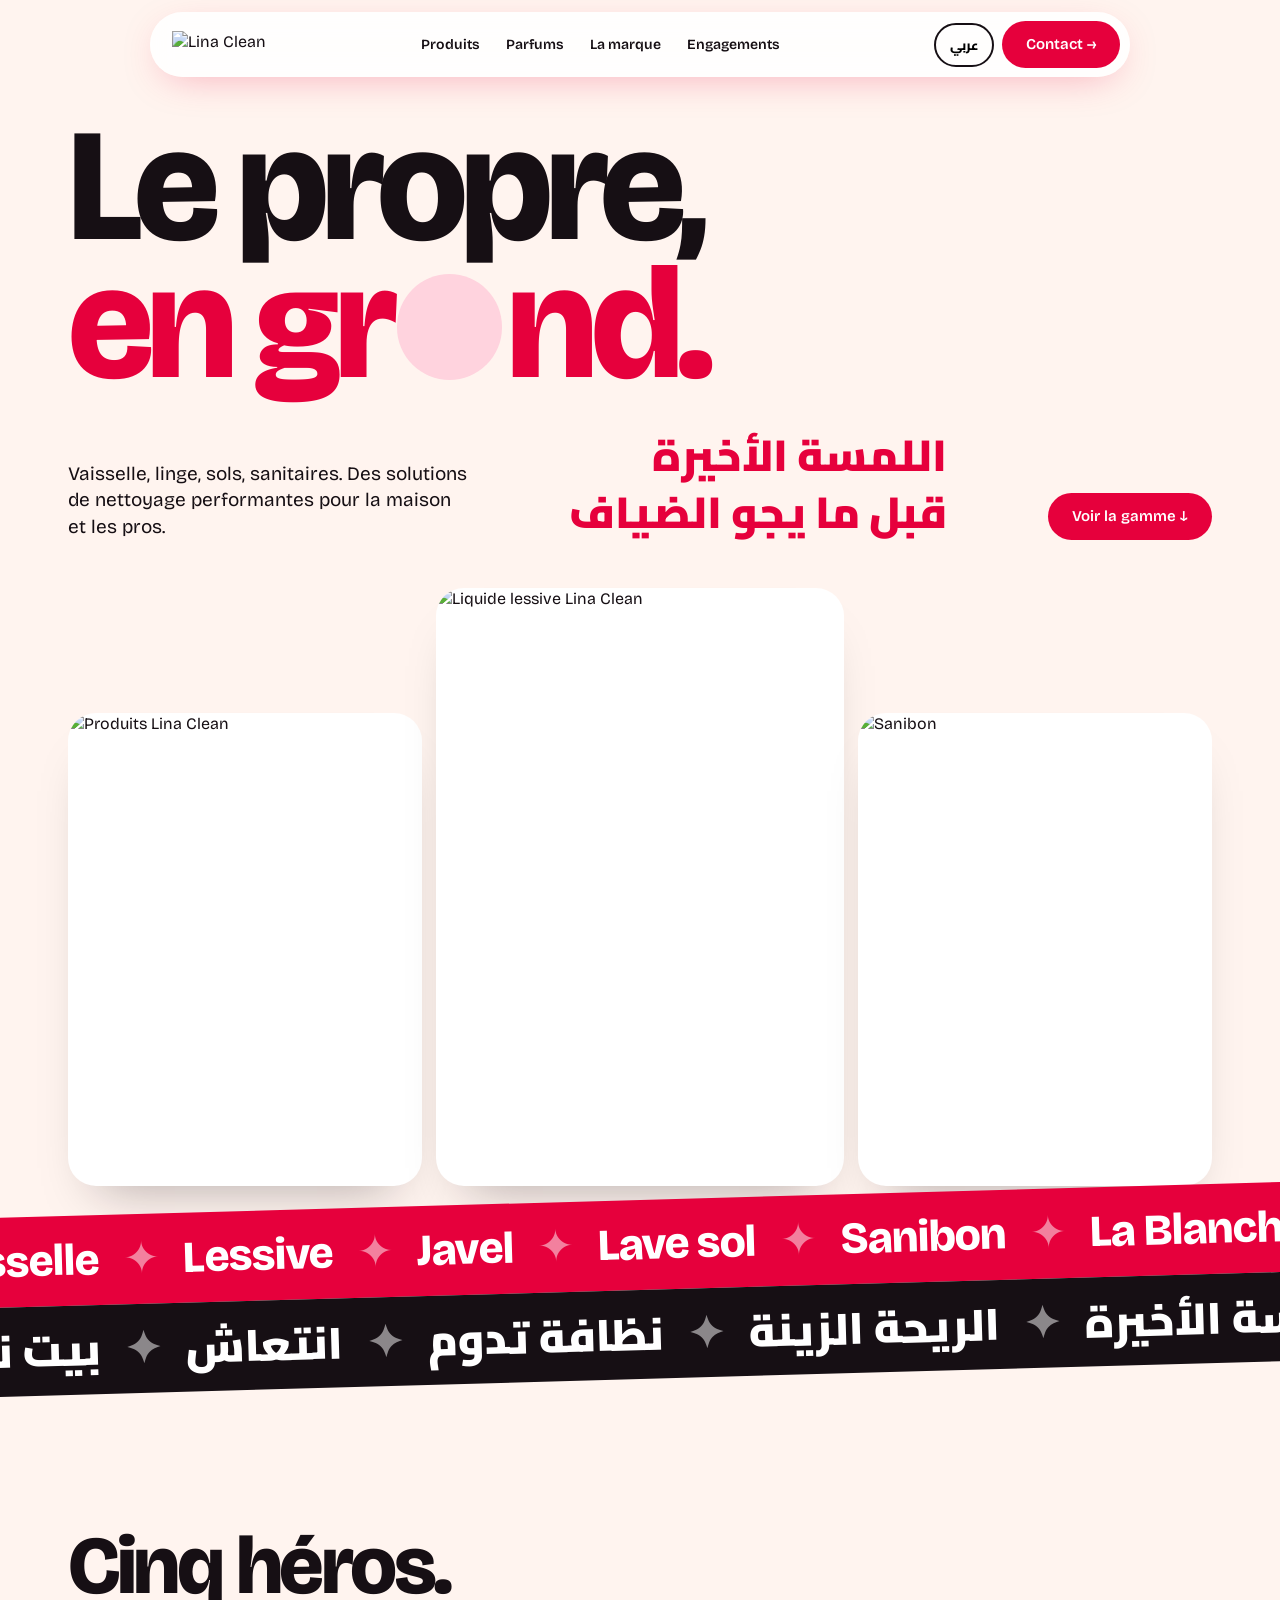
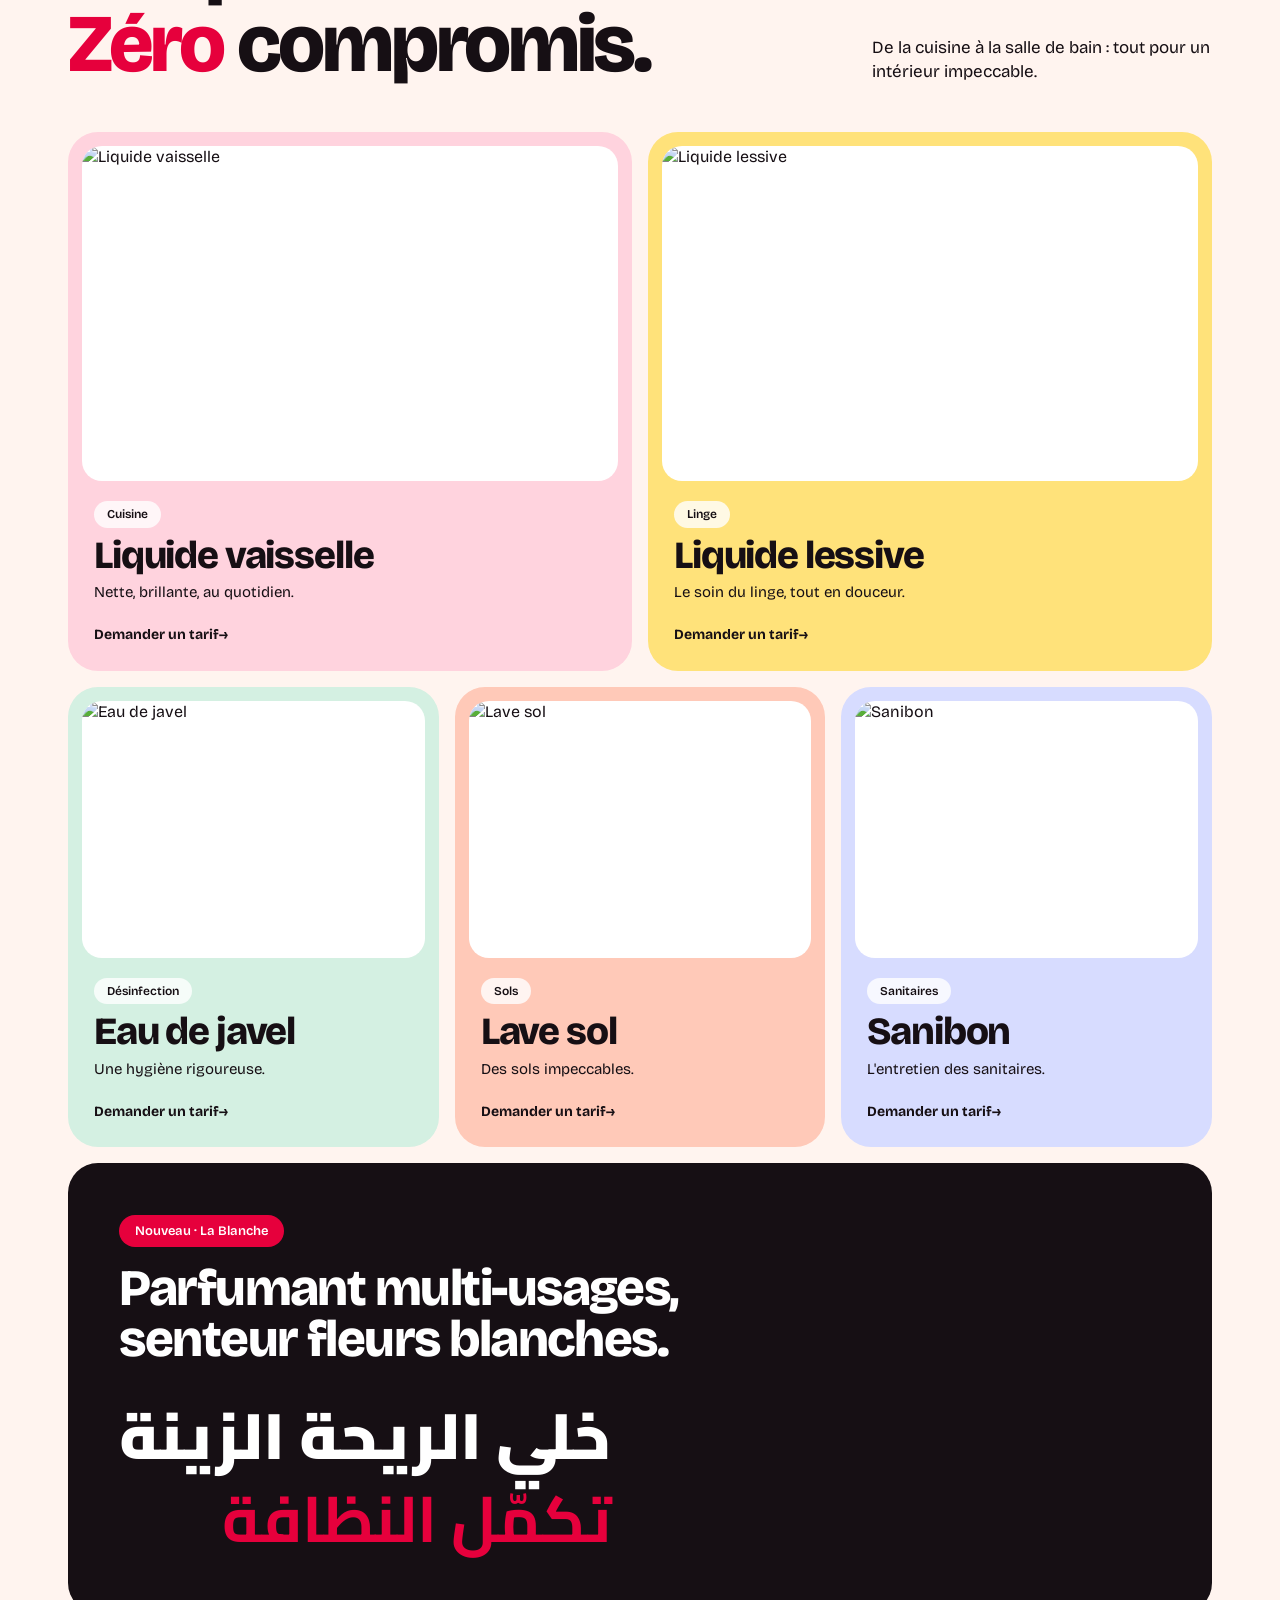
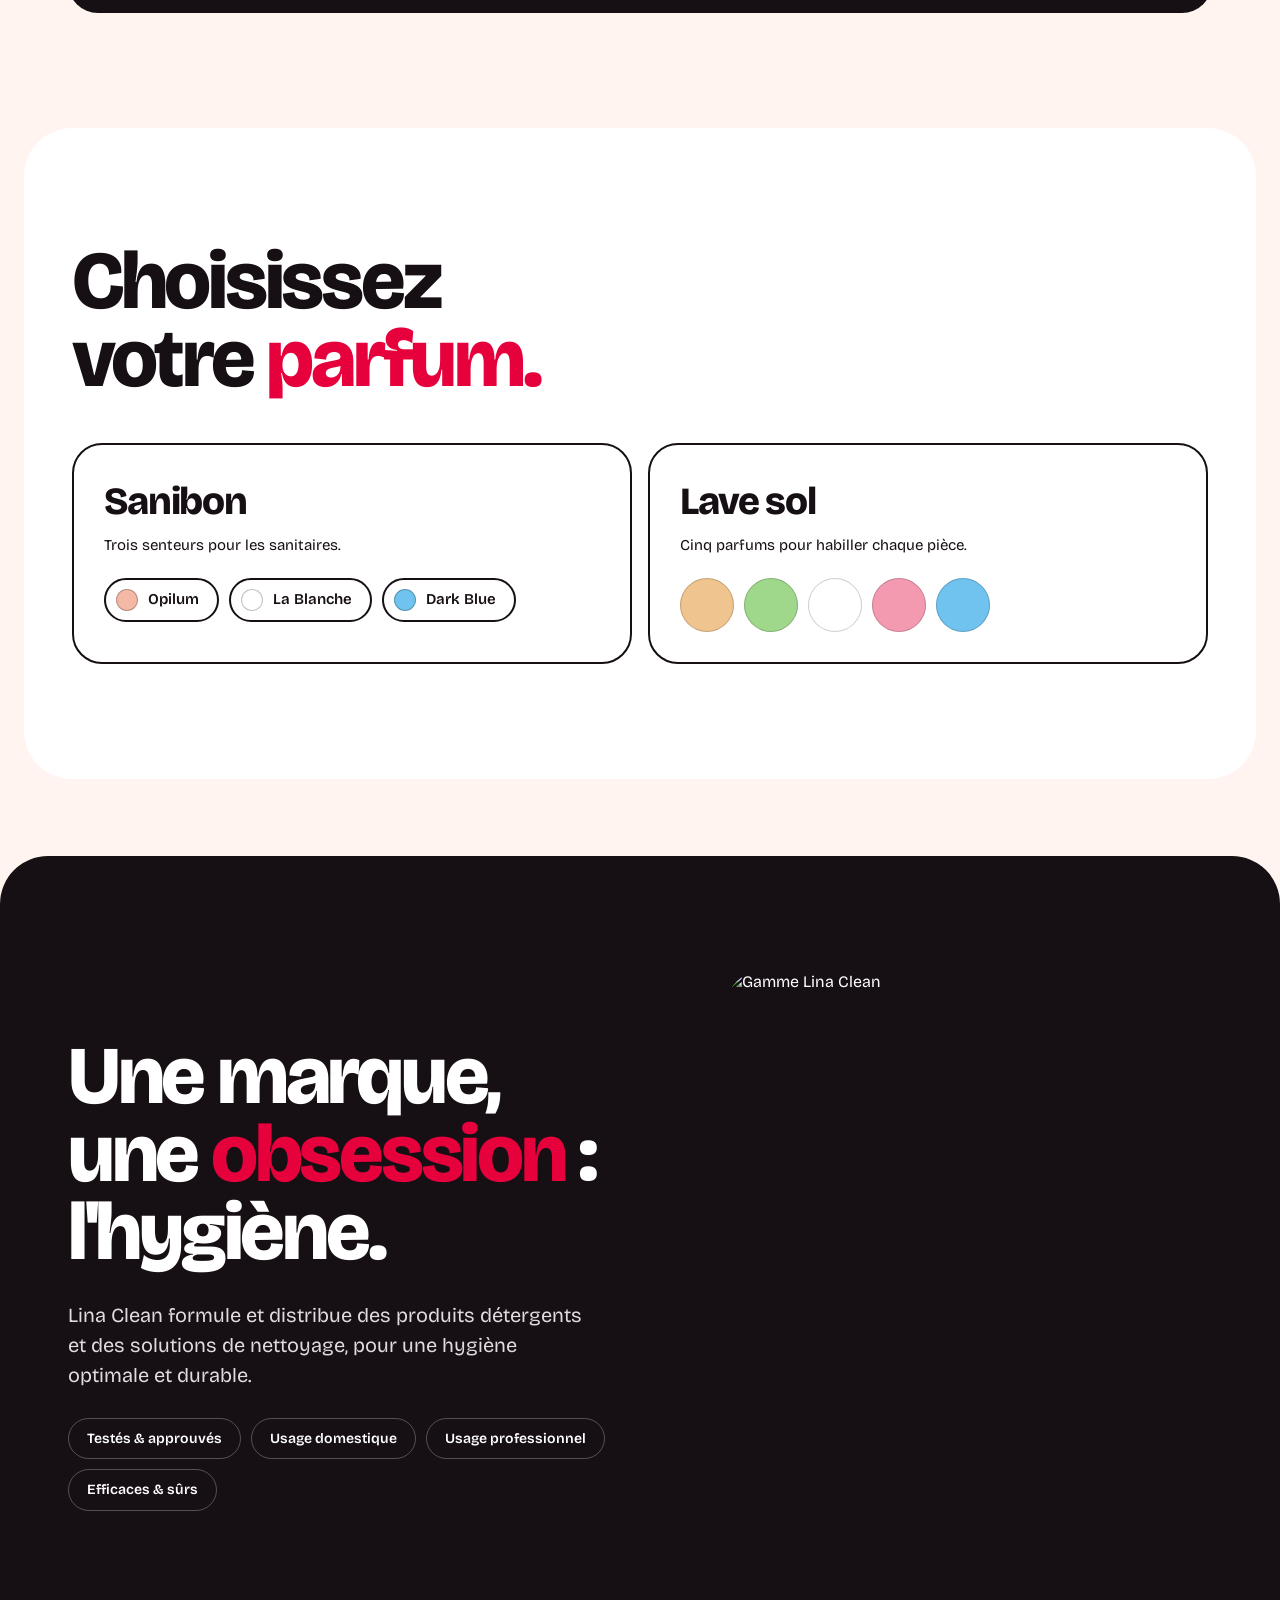
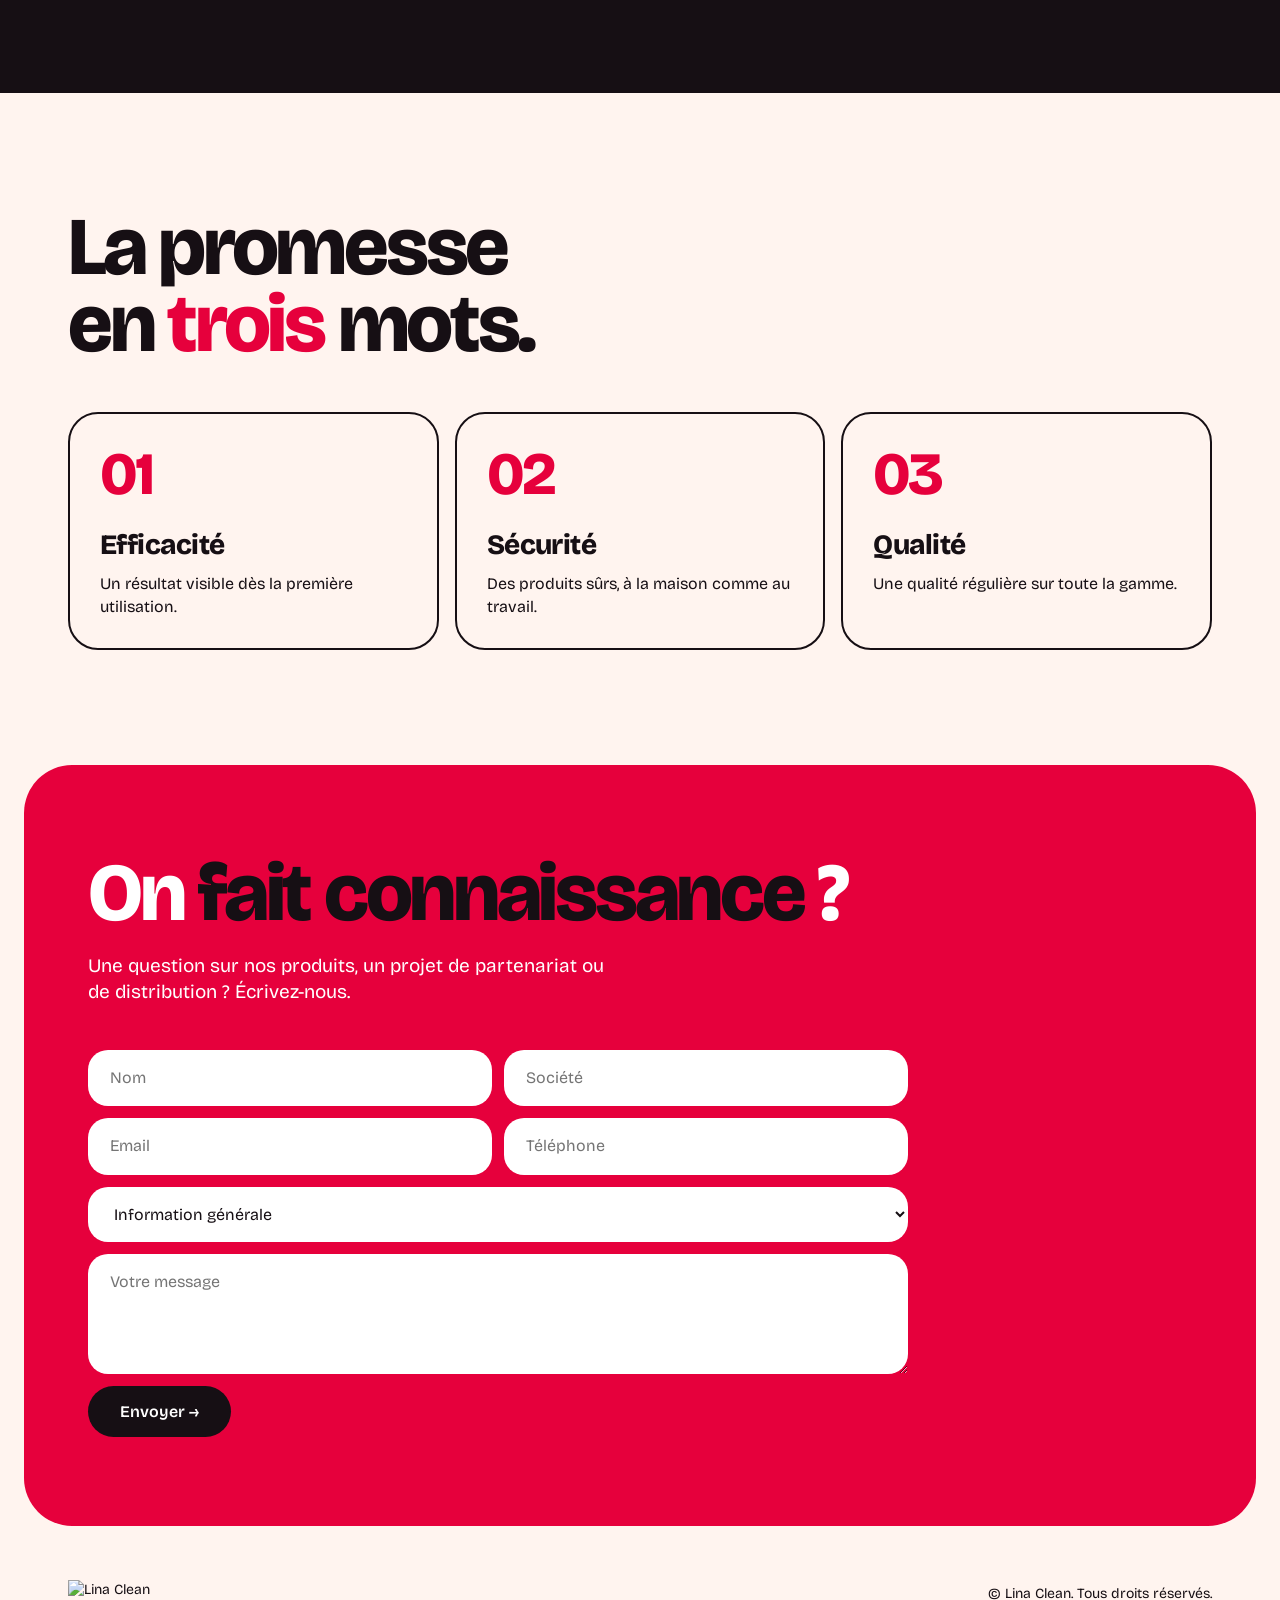
==== index.html @ 4077647c "Refonte V2 améliorée (version unique)" ====
<!DOCTYPE html>
<html lang="fr">
<head>
<meta charset="utf-8">
<meta name="viewport" content="width=device-width, initial-scale=1, viewport-fit=cover">
<title>Lina Clean — Le propre, en grand</title>
<meta name="description" content="Lina Clean : liquide vaisselle, lessive, javel, lave sol, Sanibon. Solutions de nettoyage pour particuliers et professionnels.">
<link rel="preconnect" href="https://fonts.googleapis.com">
<link rel="preconnect" href="https://fonts.gstatic.com" crossorigin>
<link href="https://fonts.googleapis.com/css2?family=Bricolage+Grotesque:opsz,wght@12..96,400;12..96,600;12..96,800&family=Cairo:wght@400;600;800;900&display=swap" rel="stylesheet">
<style>
:root{--cream:#fff4ef;--red:#e6003c;--ink:#160f14;--pink:#ffd3de;--mint:#d4f0e2;--sun:#ffe27a;--peach:#ffc9b8;--lav:#d7dcff;--f:'Bricolage Grotesque',system-ui,sans-serif}
*{box-sizing:border-box;margin:0;padding:0}
html{scroll-behavior:smooth;overflow-x:clip}
body{font-family:var(--f);background:var(--cream);color:var(--ink);overflow-x:clip;-webkit-font-smoothing:antialiased;line-height:1.4}
html[lang=ar] body{font-family:'Cairo',var(--f)}
img{max-width:100%;display:block}a{color:inherit;text-decoration:none}button{font-family:inherit}
.wrap{max-width:1240px;margin:0 auto;padding-inline:clamp(18px,4vw,48px)}
section{padding-block:clamp(64px,9vw,120px)}
h2{font-size:clamp(38px,6.4vw,92px);line-height:.95;font-weight:800;letter-spacing:-.04em}
html[lang=ar] h2,html[lang=ar] h1,html[lang=ar] h3{letter-spacing:0;line-height:1.2}
h2 em{font-style:normal;color:var(--red)}
.ar{font-family:'Cairo',sans-serif;font-weight:900;direction:rtl;color:var(--red);line-height:1.3;font-size:clamp(26px,3.4vw,46px)}
.pill{display:inline-flex;align-items:center;gap:8px;background:var(--red);color:#fff;padding:13px 24px;border-radius:999px;font-weight:600;font-size:15px;transition:.3s;border:0;cursor:pointer;white-space:nowrap}
.pill:hover{transform:translateY(-2px);background:var(--ink)}
.pill.ghost{background:transparent;color:var(--ink);border:2px solid var(--ink)}
.pill.ghost:hover{background:var(--ink);color:#fff}

/* header */
header{position:fixed;top:12px;left:50%;transform:translateX(-50%);z-index:60;width:min(980px,calc(100% - 24px));display:flex;align-items:center;justify-content:space-between;gap:12px;padding:9px 10px 9px 22px;background:rgba(255,255,255,.88);backdrop-filter:blur(14px);-webkit-backdrop-filter:blur(14px);border-radius:999px;box-shadow:0 10px 40px -14px rgba(230,0,60,.35)}
html[dir=rtl] header{padding:9px 22px 9px 10px}
header .logo img{height:28px}
header nav{display:flex;gap:26px;font-size:14px;font-weight:600}
header nav a:hover{color:var(--red)}
.hr{display:flex;align-items:center;gap:8px}
.lang{background:transparent;border:2px solid var(--ink);border-radius:999px;padding:8px 14px;font-weight:800;font-size:13px;cursor:pointer;font-family:'Cairo',sans-serif}
.lang:hover{background:var(--ink);color:#fff}
.burger{display:none;width:42px;height:42px;border-radius:50%;border:0;background:var(--ink);color:#fff;font-size:18px;cursor:pointer}
.menu{position:fixed;inset:0;z-index:55;background:var(--ink);color:#fff;display:none;flex-direction:column;justify-content:center;gap:10px;padding:0 32px}
.menu.open{display:flex}
.menu a{font-size:clamp(38px,11vw,64px);font-weight:800;letter-spacing:-.03em}
.menu a:hover{color:var(--red)}

/* hero */
.hero{padding-top:118px;padding-bottom:0;position:relative}
.hero h1{font-size:clamp(54px,12.5vw,190px);line-height:.86;font-weight:800;letter-spacing:-.045em}
.hero h1 span{color:var(--red)}
.hero h1 .o{display:inline-block;width:.66em;height:.66em;border-radius:50%;background:var(--pink);vertical-align:-.02em;margin:0 .03em}
.hrow{display:flex;justify-content:space-between;align-items:flex-end;gap:28px;margin-top:34px;flex-wrap:wrap}
.hrow p{max-width:400px;font-size:19px}
.hrow .ar{text-align:start}
.trio{display:grid;grid-template-columns:1fr 1.15fr 1fr;gap:14px;margin-top:48px;align-items:end}
.trio figure{border-radius:28px;overflow:hidden;background:#fff;aspect-ratio:3/4;box-shadow:0 30px 50px -30px rgba(22,15,20,.35)}
.trio figure:nth-child(2){aspect-ratio:3/4.4}
.trio img{width:100%;height:100%;object-fit:cover;transition:transform 1s}
.trio figure:hover img{transform:scale(1.06)}

/* bands */
.bands{overflow:hidden;padding:34px 0;margin-top:-20px}
.bands .in{margin:0 -6%;transform:rotate(-1.6deg)}
.band{overflow:hidden;white-space:nowrap;padding:14px 0;background:var(--red);color:#fff}
.band.dark{background:var(--ink);transform:none}
.band div{display:inline-block;font-weight:800;letter-spacing:-.02em;font-size:clamp(24px,3.6vw,44px);animation:mq 30s linear infinite}
.band.dark div{animation-direction:reverse;font-family:'Cairo',sans-serif;font-weight:900;letter-spacing:0;animation-duration:38s}
.band span{margin:0 24px;opacity:.5}
@keyframes mq{to{transform:translateX(-50%)}}

/* gamme */
.head{display:flex;justify-content:space-between;align-items:flex-end;gap:24px;flex-wrap:wrap}
.head p{max-width:340px;font-size:17px}
.grid{display:grid;grid-template-columns:repeat(6,1fr);gap:16px;margin-top:48px}
.tile{grid-column:span 2;background:var(--bg);border-radius:30px;padding:14px 14px 26px;display:flex;flex-direction:column;transition:transform .5s cubic-bezier(.2,.8,.2,1),box-shadow .5s}
.tile:nth-child(-n+2){grid-column:span 3}
.tile:hover{transform:translateY(-8px);box-shadow:0 30px 40px -28px rgba(22,15,20,.4)}
.tile .ph{border-radius:20px;overflow:hidden;aspect-ratio:4/3;background:#fff}
.tile:nth-child(-n+2) .ph{aspect-ratio:16/10}
.tile .ph img{width:100%;height:100%;object-fit:cover;transition:transform .8s}
.tile:hover .ph img{transform:scale(1.07)}
.tile .meta{padding:20px 12px 0;display:flex;flex-direction:column;gap:8px;flex:1}
.tag{align-self:flex-start;background:rgba(255,255,255,.8);border-radius:999px;padding:5px 13px;font-size:12px;font-weight:600}
.tile h3{font-size:clamp(28px,3vw,40px);font-weight:800;letter-spacing:-.03em;line-height:1}
.tile p{font-size:15px;max-width:300px}
.go{margin-top:auto;padding-top:14px;font-weight:700;font-size:14px}
.go::after{content:" →";transition:.3s;display:inline-block}
.tile:hover .go::after{transform:translateX(6px)}
html[dir=rtl] .go::after{content:" ←"}
.tile.new{grid-column:span 6;background:var(--ink);color:#fff;flex-direction:row;align-items:center;justify-content:space-between;gap:30px;flex-wrap:wrap;padding:clamp(28px,4vw,56px)}
.tile.new .badge{background:var(--red);border-radius:999px;padding:7px 16px;font-size:13px;font-weight:600;display:inline-block;margin-bottom:16px}
.tile.new h3{max-width:560px;font-size:clamp(30px,4vw,56px)}
.tile.new .ar{color:#fff;font-size:clamp(30px,5vw,68px)}.tile.new .ar b{color:var(--red)}

/* parfums */
.perf{background:#fff;border-radius:48px;margin-inline:clamp(10px,2vw,24px)}
.pcards{display:grid;grid-template-columns:1fr 1fr;gap:16px;margin-top:44px}
.pc{border:2px solid var(--ink);border-radius:30px;padding:30px}
.pc h3{font-size:clamp(28px,3vw,40px);font-weight:800;letter-spacing:-.03em}
.pc p{margin-top:6px;font-size:15px}
.chips{display:flex;flex-wrap:wrap;gap:10px;margin-top:22px}
.chip{display:inline-flex;align-items:center;gap:10px;border:2px solid var(--ink);border-radius:999px;padding:9px 18px 9px 10px;font-weight:600;font-size:15px}
html[dir=rtl] .chip{padding:9px 10px 9px 18px}
.chip i{width:22px;height:22px;border-radius:50%;background:var(--c);border:1.5px solid rgba(22,15,20,.25)}
.dots{display:flex;gap:10px;margin-top:22px}
.dots i{width:clamp(34px,6vw,54px);height:clamp(34px,6vw,54px);border-radius:50%;background:var(--c);border:1.5px solid rgba(22,15,20,.2);transition:.3s}
.dots i:hover{transform:translateY(-6px)}

/* marque */
.about{background:var(--ink);color:#fff;border-radius:48px 48px 0 0;margin-top:clamp(40px,6vw,80px)}
.about .g{display:grid;grid-template-columns:1.1fr .9fr;gap:clamp(30px,5vw,70px);align-items:center}
.about p{font-size:20px;line-height:1.5;color:#e3d9de;margin-top:28px;max-width:520px}
.achips{display:flex;flex-wrap:wrap;gap:10px;margin-top:28px}
.achips span{border:1.5px solid #ffffff44;border-radius:999px;padding:10px 18px;font-size:14px;font-weight:600}
.pic{border-radius:36px;overflow:hidden;aspect-ratio:4/5}
.pic img{width:100%;height:100%;object-fit:cover;transition:transform 1.2s}
.pic:hover img{transform:scale(1.06)}

/* pour qui + promesse */
.pillars{display:grid;grid-template-columns:repeat(3,1fr);gap:16px;margin-top:48px}
.pl{border:2px solid var(--ink);border-radius:30px;padding:30px;transition:.4s;background:transparent}
.pl:hover{background:var(--red);color:#fff;border-color:var(--red);transform:translateY(-6px)}
.pl i{font-style:normal;font-size:60px;font-weight:800;letter-spacing:-.05em;line-height:1;color:var(--red);transition:.4s;display:block}
.pl:hover i{color:#fff}
.pl h3{font-size:28px;margin:22px 0 8px;font-weight:800;letter-spacing:-.02em}
.pl p{font-size:16px}

/* contact */
.cta{background:var(--red);color:#fff;border-radius:48px;margin:0 clamp(10px,2vw,24px) 24px;padding:clamp(44px,7vw,100px) clamp(22px,5vw,80px)}
.cta h2 span{color:var(--ink)}
.cta .sub{margin-top:20px;font-size:19px;max-width:520px}
.cta form{display:grid;grid-template-columns:1fr 1fr;gap:12px;margin-top:44px;max-width:820px}
.cta input,.cta textarea,.cta select{padding:17px 22px;border-radius:20px;border:0;font:inherit;background:#fff;color:var(--ink);outline:none;width:100%}
.cta textarea{grid-column:span 2;min-height:120px;resize:vertical}
.cta select{grid-column:span 2}
.cta .pill{background:var(--ink);justify-self:start;padding:16px 32px;font-size:16px}
.cta .pill:hover{background:#fff;color:var(--red)}
footer{padding:30px 0 44px;display:flex;justify-content:space-between;flex-wrap:wrap;gap:16px;align-items:center;font-size:14px}
footer img{height:26px}

.js .rv{opacity:0;transform:translateY(36px);transition:opacity .8s,transform .8s cubic-bezier(.2,.8,.2,1)}
.js .rv.in{opacity:1;transform:none}

@media(max-width:900px){
 header nav{display:none}.burger{display:inline-block}
 .grid{grid-template-columns:1fr 1fr}.tile,.tile:nth-child(-n+2){grid-column:span 1}.tile:nth-child(-n+2) .ph{aspect-ratio:4/3}.tile.new{grid-column:span 2}
 .pcards,.pillars,.about .g{grid-template-columns:1fr}
 .cta form{grid-template-columns:1fr}.cta textarea,.cta select{grid-column:auto}
 .trio{gap:8px}.trio figure{border-radius:18px}
}
@media(max-width:560px){
 .grid{grid-template-columns:1fr}.tile.new{grid-column:span 1}
 .hrow p{font-size:17px}
 .pill{padding:12px 20px;font-size:14px}
 header{padding:8px 8px 8px 18px}
}
</style>
</head>
<body>
<header>
 <a class="logo" href="#top"><img src="https://lina-clean.com/images/logo.png" alt="Lina Clean"></a>
 <nav>
  <a href="#gamme" data-ar="المنتجات">Produits</a>
  <a href="#parfums" data-ar="العطور">Parfums</a>
  <a href="#marque" data-ar="العلامة">La marque</a>
  <a href="#promesse" data-ar="التزاماتنا">Engagements</a>
 </nav>
 <div class="hr">
  <button class="lang" id="lang" aria-label="Langue">عربي</button>
  <a class="pill" href="#contact" data-ar="اتصل بنا">Contact →</a>
  <button class="burger" id="burger" aria-label="Menu">☰</button>
 </div>
</header>
<div class="menu" id="menu">
 <a href="#gamme" data-ar="المنتجات">Produits</a>
 <a href="#parfums" data-ar="العطور">Parfums</a>
 <a href="#marque" data-ar="العلامة">La marque</a>
 <a href="#promesse" data-ar="التزاماتنا">Engagements</a>
 <a href="#contact" data-ar="اتصل بنا" style="color:var(--red)">Contact</a>
</div>

<main id="top">
<div class="wrap hero">
 <h1 data-ar="النظافة<br><span>في أبهى حلّة.</span>">Le propre,<br><span>en gr<i class="o"></i>nd.</span></h1>
 <div class="hrow">
  <p data-ar="غسيل الأواني، الملابس، الأرضيات والحمّامات. حلول تنظيف فعّالة للبيت وللمحترفين.">Vaisselle, linge, sols, sanitaires. Des solutions de nettoyage performantes pour la maison et les pros.</p>
  <div class="ar">اللمسة الأخيرة<br>قبل ما يجو الضياف</div>
  <a class="pill" href="#gamme" data-ar="اكتشف المنتجات ↓">Voir la gamme ↓</a>
 </div>
 <div class="trio rv">
  <figure><img src="https://lina-clean.com/images/lessive2.jpg" alt="Produits Lina Clean"></figure>
  <figure><img src="https://lina-clean.com/images/lessive.jpg" alt="Liquide lessive Lina Clean"></figure>
  <figure><img src="https://lina-clean.com/images/sanibon.jpg" alt="Sanibon"></figure>
 </div>
</div>

<div class="bands" aria-hidden="true"><div class="in">
 <div class="band"><div class="mq" data-w="Vaisselle|Lessive|Javel|Lave sol|Sanibon|La Blanche"></div></div>
 <div class="band dark"><div class="mq" data-w="اللمسة الأخيرة|الريحة الزينة|نظافة تدوم|انتعاش|بيت نقي"></div></div>
</div></div>

<section id="gamme"><div class="wrap">
 <div class="head rv">
  <h2 data-ar="خمسة منتجات.<br><em>بلا</em> تنازل.">Cinq héros.<br><em>Zéro</em> compromis.</h2>
  <p data-ar="من المطبخ إلى الحمّام: كل ما يلزم لنظافة البيت.">De la cuisine à la salle de bain : tout pour un intérieur impeccable.</p>
 </div>
 <div class="grid">
  <a class="tile rv" style="--bg:var(--pink)" href="#contact" data-p="Liquide vaisselle"><div class="ph"><img src="https://lina-clean.com/images/liquide_vaisselle.jpg" alt="Liquide vaisselle" loading="lazy"></div><div class="meta"><span class="tag" data-ar="مطبخ">Cuisine</span><h3 data-ar="سائل غسيل الأواني">Liquide vaisselle</h3><p data-ar="أواني نظيفة ولامعة كل يوم.">Nette, brillante, au quotidien.</p><span class="go" data-ar="اطلب السعر">Demander un tarif</span></div></a>
  <a class="tile rv" style="--bg:var(--sun)" href="#contact" data-p="Liquide lessive"><div class="ph"><img src="https://lina-clean.com/images/lessive.jpg" alt="Liquide lessive" loading="lazy"></div><div class="meta"><span class="tag" data-ar="ملابس">Linge</span><h3 data-ar="سائل غسيل الملابس">Liquide lessive</h3><p data-ar="عناية بالملابس بكل لطف.">Le soin du linge, tout en douceur.</p><span class="go" data-ar="اطلب السعر">Demander un tarif</span></div></a>
  <a class="tile rv" style="--bg:var(--mint)" href="#contact" data-p="Eau de javel"><div class="ph"><img src="https://lina-clean.com/images/javel.jpg" alt="Eau de javel" loading="lazy"></div><div class="meta"><span class="tag" data-ar="تعقيم">Désinfection</span><h3 data-ar="ماء جافيل">Eau de javel</h3><p data-ar="نظافة صارمة في كل ركن.">Une hygiène rigoureuse.</p><span class="go" data-ar="اطلب السعر">Demander un tarif</span></div></a>
  <a class="tile rv" style="--bg:var(--peach)" href="#contact" data-p="Lave sol"><div class="ph"><img src="https://lina-clean.com/images/lave_sol.jpg" alt="Lave sol" loading="lazy"></div><div class="meta"><span class="tag" data-ar="أرضيات">Sols</span><h3 data-ar="منظّف الأرضيات">Lave sol</h3><p data-ar="أرضيات نظيفة ومعطّرة.">Des sols impeccables.</p><span class="go" data-ar="اطلب السعر">Demander un tarif</span></div></a>
  <a class="tile rv" style="--bg:var(--lav)" href="#contact" data-p="Sanibon"><div class="ph"><img src="https://lina-clean.com/images/sanibon.jpg" alt="Sanibon" loading="lazy"></div><div class="meta"><span class="tag" data-ar="حمّامات">Sanitaires</span><h3>Sanibon</h3><p data-ar="العناية بالحمّامات والمراحيض.">L'entretien des sanitaires.</p><span class="go" data-ar="اطلب السعر">Demander un tarif</span></div></a>
  <a class="tile new rv" href="#contact" data-p="Parfumant multi-usages La Blanche"><div><span class="badge" data-ar="جديد · لا بلانش">Nouveau · La Blanche</span><h3 data-ar="معطّر متعدد الاستعمالات برائحة الزهور البيضاء.">Parfumant multi-usages, senteur fleurs blanches.</h3></div><div class="ar">خلي الريحة الزينة<br><b>تكمّل النظافة</b></div></a>
 </div>
</div></section>

<section id="parfums" class="perf"><div class="wrap">
 <h2 class="rv" data-ar="اختر <em>عطرك.</em>">Choisissez<br>votre <em>parfum.</em></h2>
 <div class="pcards">
  <div class="pc rv"><h3>Sanibon</h3><p data-ar="ثلاث روائح لنظافة الحمّام.">Trois senteurs pour les sanitaires.</p>
   <div class="chips"><span class="chip" style="--c:#f4b9a6"><i></i>Opilum</span><span class="chip" style="--c:#ffffff"><i></i>La Blanche</span><span class="chip" style="--c:#6fc3ee"><i></i>Dark Blue</span></div></div>
  <div class="pc rv"><h3 data-ar="منظّف الأرضيات">Lave sol</h3><p data-ar="خمسة عطور، لكل بيت عطره.">Cinq parfums pour habiller chaque pièce.</p>
   <div class="dots"><i style="--c:#f0c48f"></i><i style="--c:#9fd88a"></i><i style="--c:#ffffff"></i><i style="--c:#f39ab0"></i><i style="--c:#6fc3ee"></i></div></div>
 </div>
</div></section>

<section id="marque" class="about"><div class="wrap g">
 <div class="rv"><h2 data-ar="علامة واحدة،<br><em>هاجس</em> واحد:<br>النظافة.">Une marque,<br>une <em>obsession</em> :<br>l'hygiène.</h2>
  <p data-ar="لينا كلين تصنّع وتوزّع منتجات التنظيف والمنظّفات لنظافة مثالية ودائمة.">Lina Clean formule et distribue des produits détergents et des solutions de nettoyage, pour une hygiène optimale et durable.</p>
  <div class="achips"><span data-ar="مجرّبة ومعتمدة">Testés &amp; approuvés</span><span data-ar="للاستعمال المنزلي">Usage domestique</span><span data-ar="للمحترفين">Usage professionnel</span><span data-ar="فعّالة وآمنة">Efficaces &amp; sûrs</span></div></div>
 <div class="pic rv"><img src="https://lina-clean.com/images/lessive2.jpg" alt="Gamme Lina Clean" loading="lazy"></div>
</div></section>

<section id="promesse"><div class="wrap">
 <h2 class="rv" data-ar="الوعد في <em>ثلاث</em> كلمات.">La promesse<br>en <em>trois</em> mots.</h2>
 <div class="pillars">
  <div class="pl rv"><i>01</i><h3 data-ar="الفعالية">Efficacité</h3><p data-ar="نتيجة ظاهرة من أول استعمال.">Un résultat visible dès la première utilisation.</p></div>
  <div class="pl rv"><i>02</i><h3 data-ar="الأمان">Sécurité</h3><p data-ar="منتجات آمنة في البيت وفي العمل.">Des produits sûrs, à la maison comme au travail.</p></div>
  <div class="pl rv"><i>03</i><h3 data-ar="الجودة">Qualité</h3><p data-ar="جودة ثابتة على كامل التشكيلة.">Une qualité régulière sur toute la gamme.</p></div>
 </div>
</div></section>

<div class="cta rv" id="contact">
 <h2 data-ar="نتعرّف <span>عليكم؟</span>">On <span>fait connaissance</span> ?</h2>
 <p class="sub" data-ar="سؤال عن منتجاتنا أو مشروع شراكة وتوزيع؟ راسلونا.">Une question sur nos produits, un projet de partenariat ou de distribution ? Écrivez-nous.</p>
 <form id="form">
  <input placeholder="Nom" required><input placeholder="Société">
  <input type="email" placeholder="Email" required><input type="tel" placeholder="Téléphone">
  <select id="prod"><option>Information générale</option><option>Liquide vaisselle</option><option>Liquide lessive</option><option>Eau de javel</option><option>Lave sol</option><option>Sanibon</option><option>Parfumant multi-usages La Blanche</option><option>Partenariat / distribution</option></select>
  <textarea placeholder="Votre message"></textarea>
  <button class="pill" type="submit" data-ar="إرسال →">Envoyer →</button>
 </form>
</div>
</main>

<footer class="wrap"><img src="https://lina-clean.com/images/logo.png" alt="Lina Clean"><span data-ar="© لينا كلين. جميع الحقوق محفوظة.">© Lina Clean. Tous droits réservés.</span></footer>

<script>
document.documentElement.classList.add('js');
// marquee
document.querySelectorAll('.mq').forEach(el=>{const h=el.dataset.w.split('|').map(w=>w+'<span>✦</span>').join('');el.innerHTML=h.repeat(4)});
// reveal
const io=new IntersectionObserver(e=>e.forEach(x=>{if(x.isIntersecting){x.target.classList.add('in');io.unobserve(x.target)}}),{threshold:.08});
document.querySelectorAll('.rv').forEach((el,i)=>{el.style.transitionDelay=(i%3)*70+'ms';io.observe(el)});
// menu
const menu=document.getElementById('menu'),burger=document.getElementById('burger');
burger.onclick=()=>{menu.classList.toggle('open');burger.textContent=menu.classList.contains('open')?'✕':'☰'};
menu.querySelectorAll('a').forEach(a=>a.onclick=()=>{menu.classList.remove('open');burger.textContent='☰'});
// language
const T=[...document.querySelectorAll('[data-ar]')];T.forEach(e=>e.dataset.fr=e.innerHTML);
let ar=false;
document.getElementById('lang').onclick=function(){ar=!ar;
 document.documentElement.lang=ar?'ar':'fr';document.documentElement.dir=ar?'rtl':'ltr';
 T.forEach(e=>e.innerHTML=ar?e.dataset.ar:e.dataset.fr);this.textContent=ar?'FR':'عربي'};
// product preselect
document.querySelectorAll('.tile').forEach(t=>t.addEventListener('click',()=>{const s=document.getElementById('prod');[...s.options].forEach(o=>{if(o.text===t.dataset.p)s.value=o.text})}));
document.getElementById('form').onsubmit=e=>{e.preventDefault();e.target.querySelector('button').textContent=ar?'تم الإرسال ✓':'Merci, c\'est envoyé ✓'};
</script>
</body>
</html>
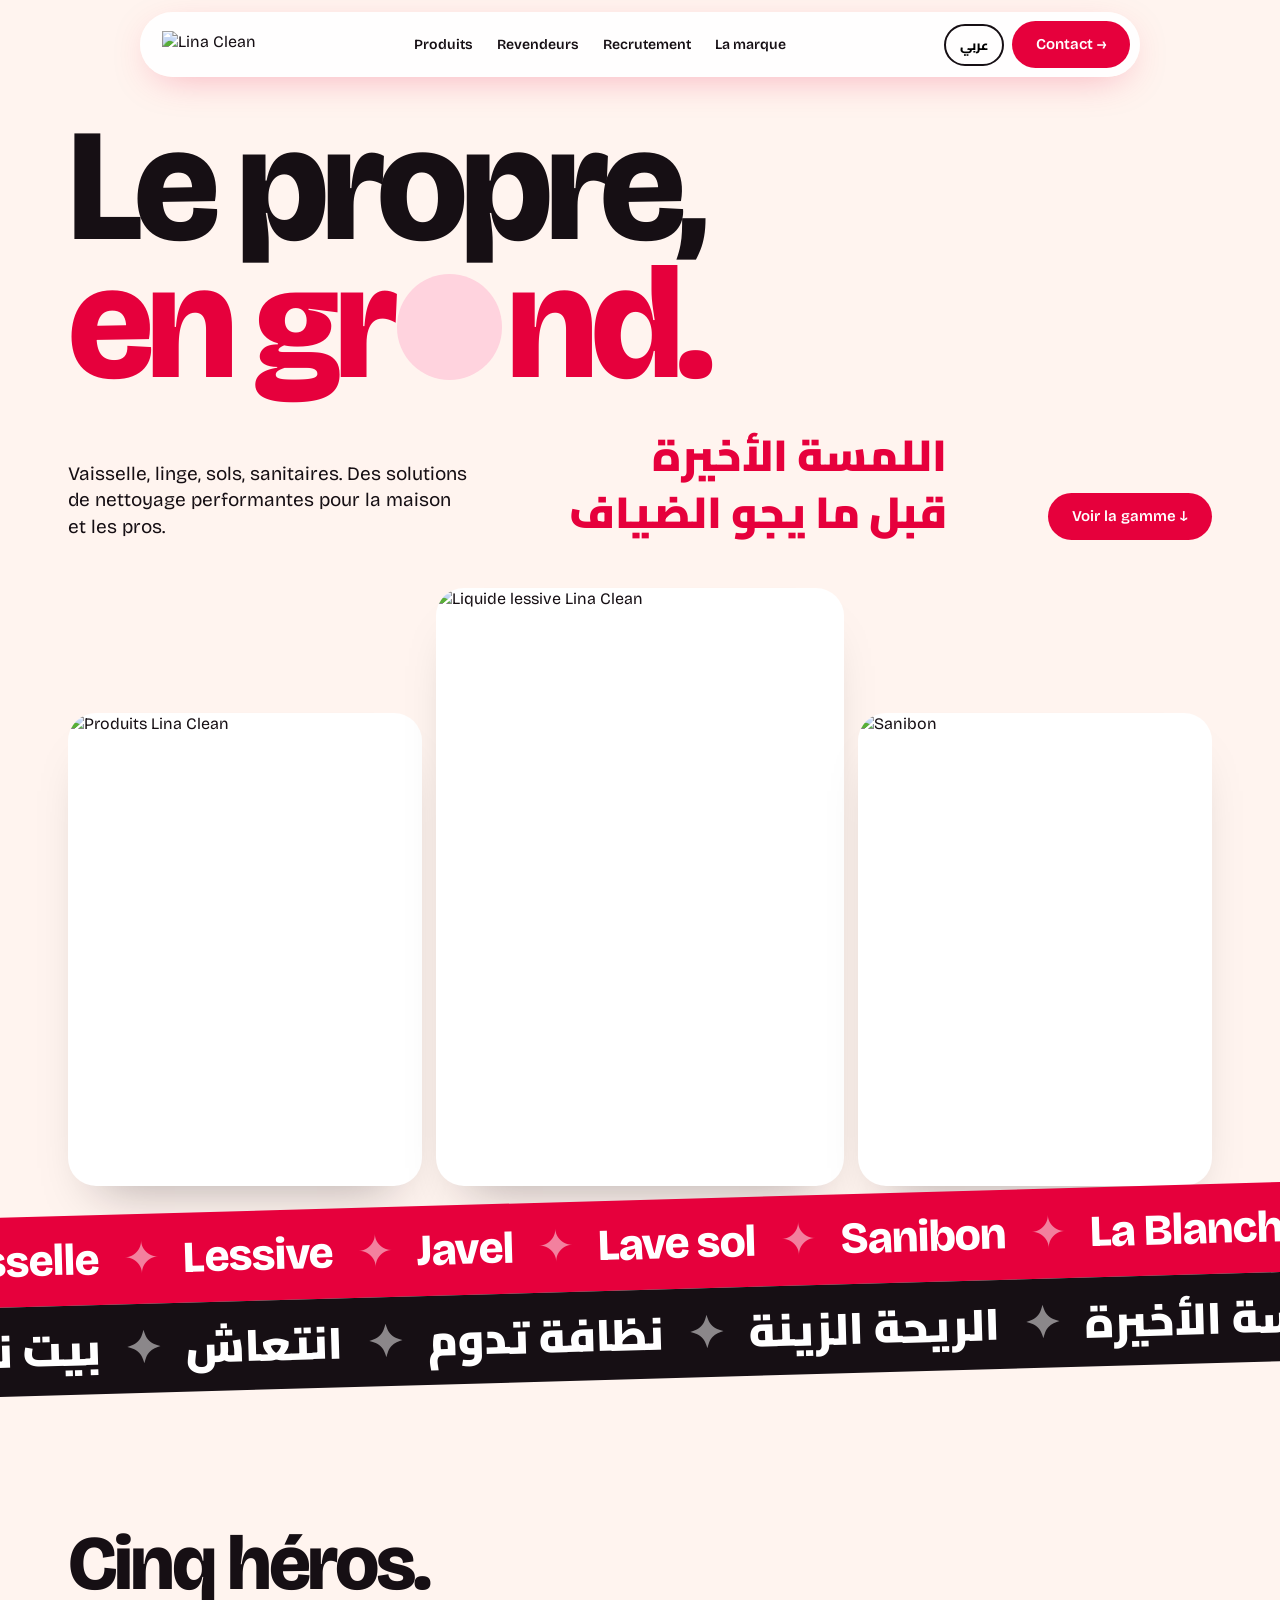
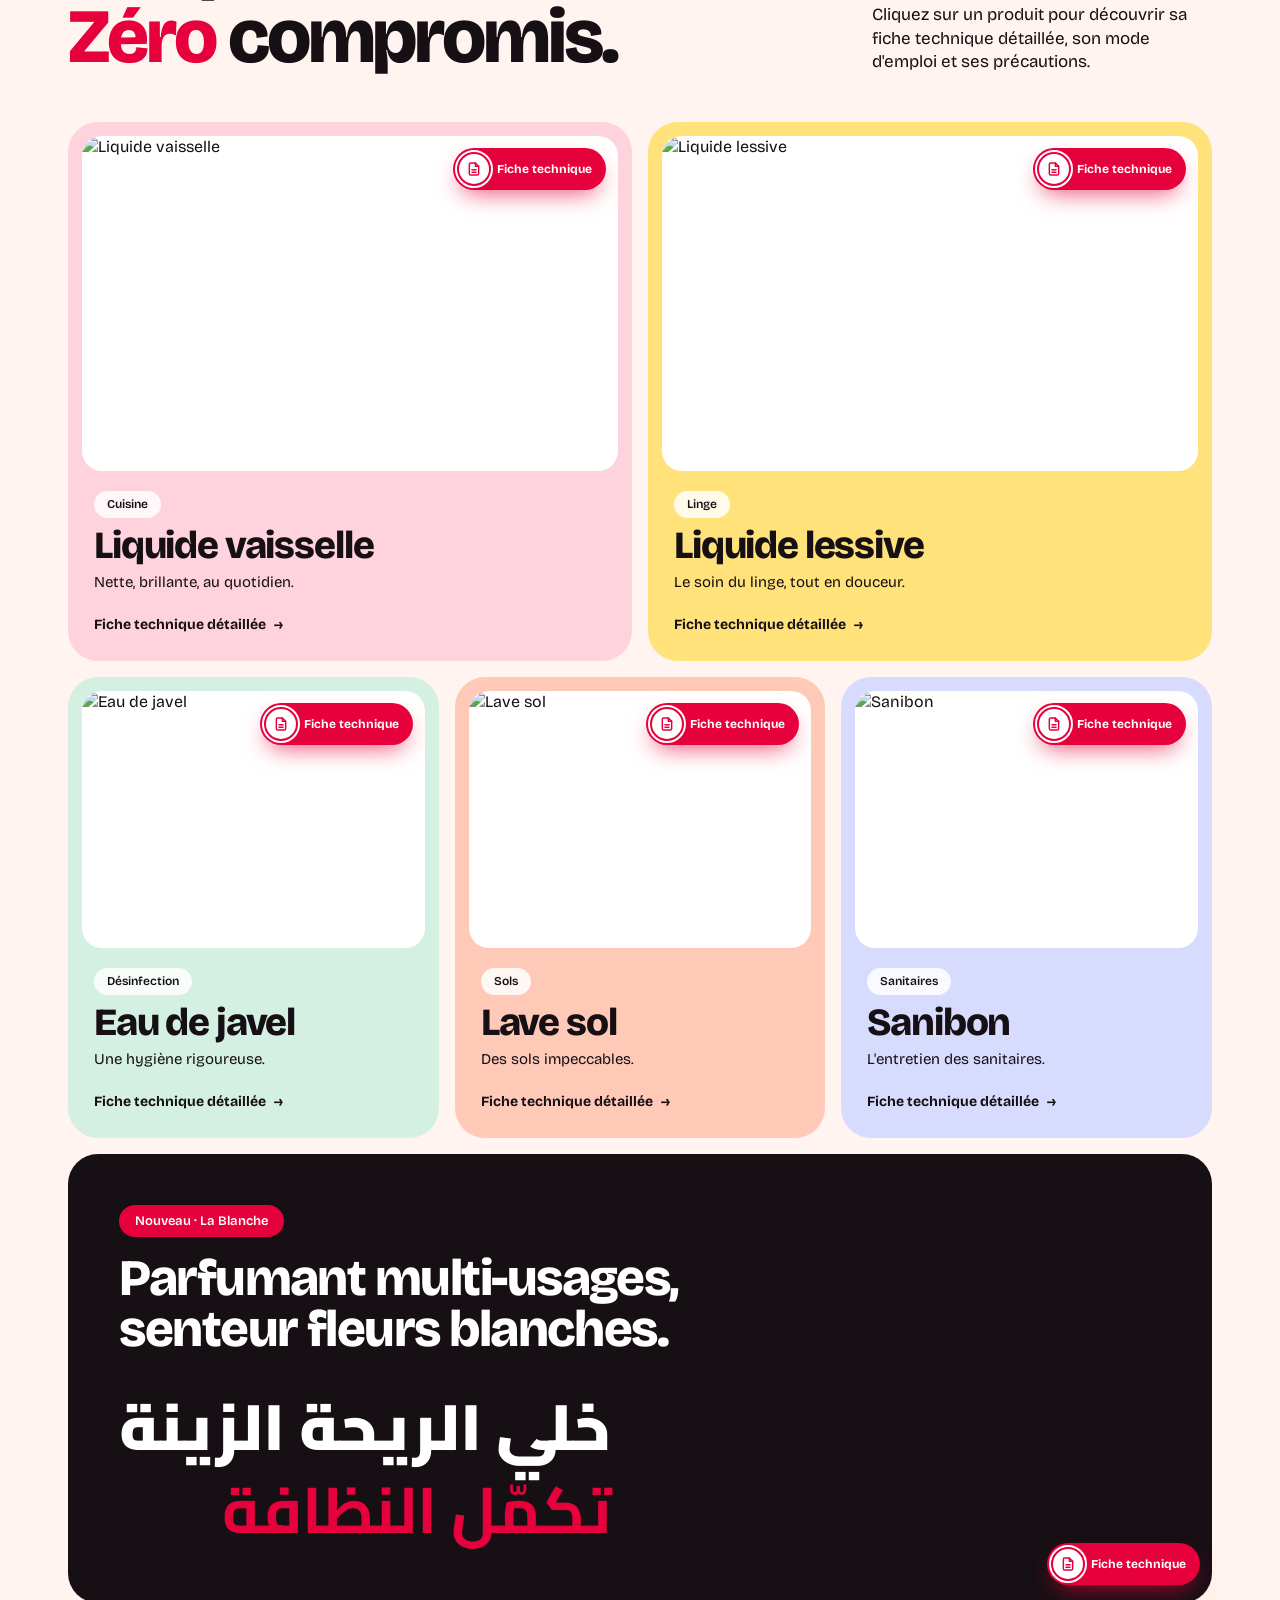
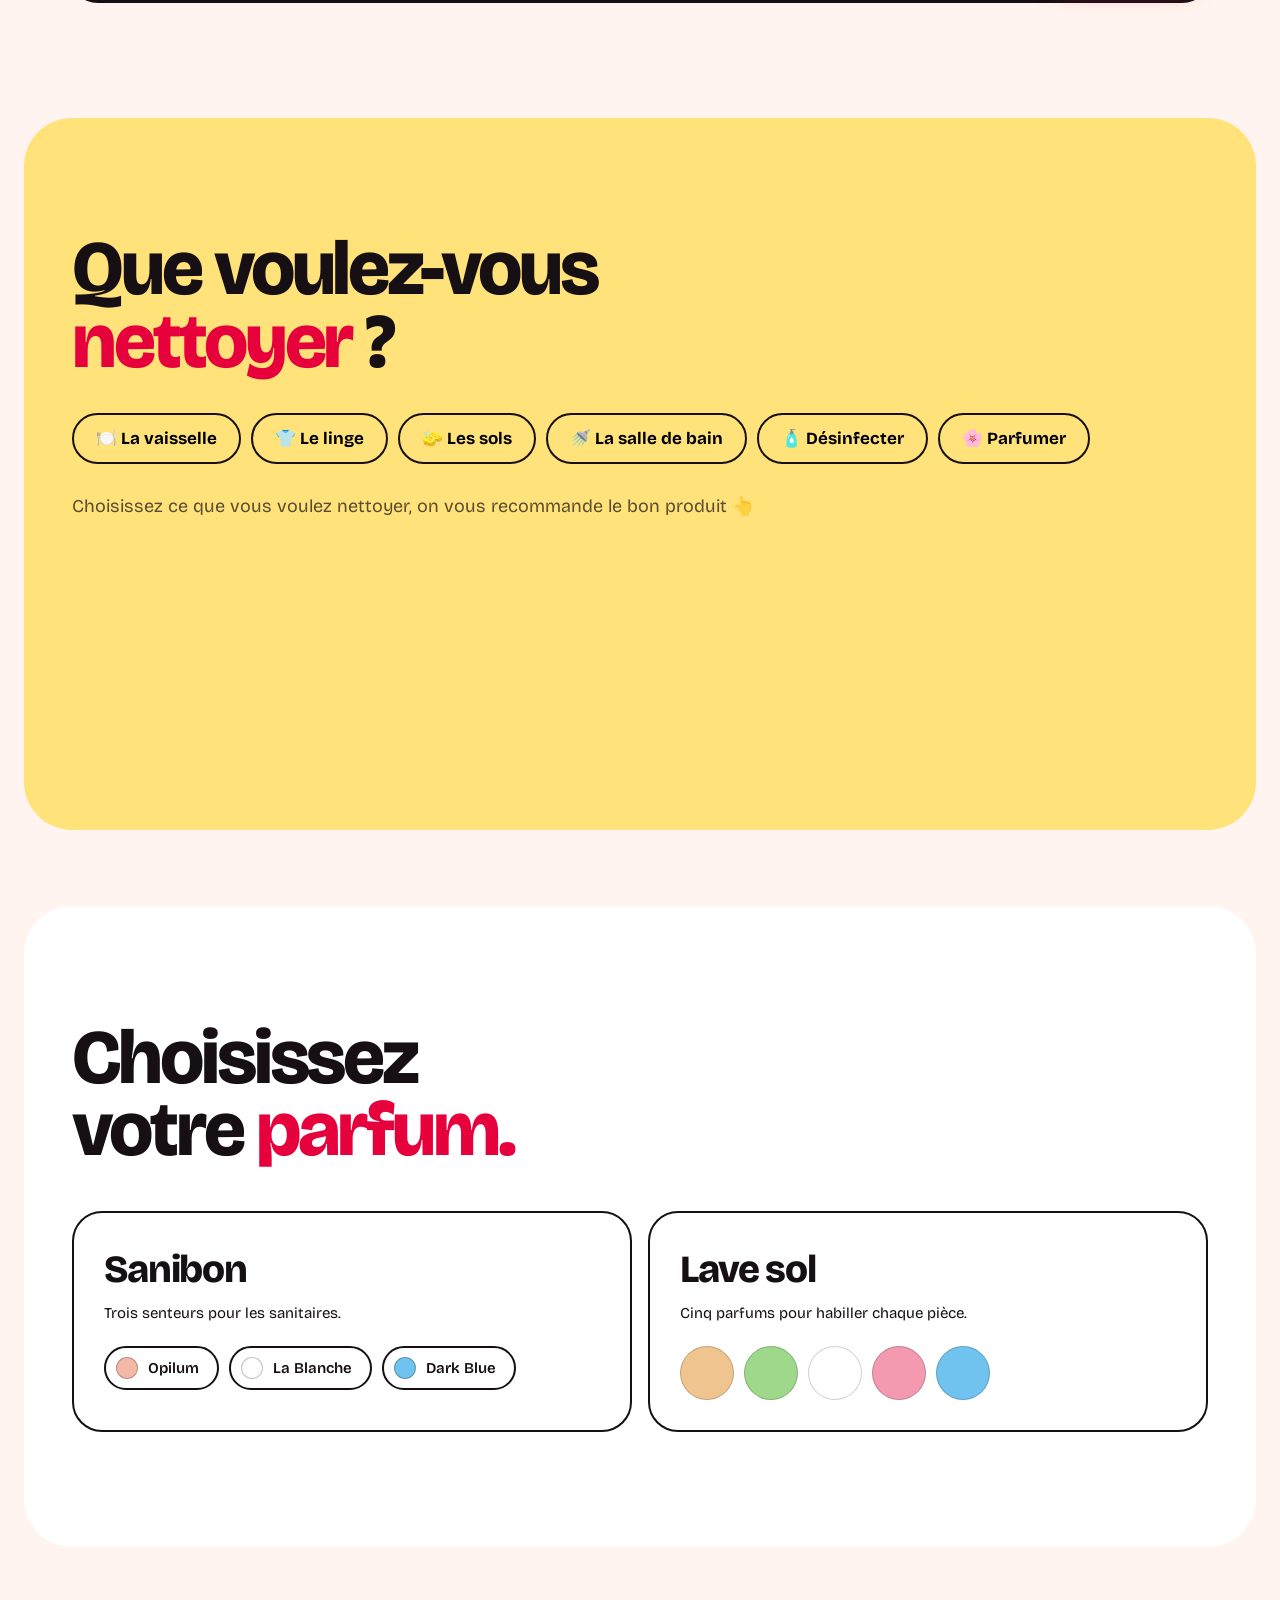
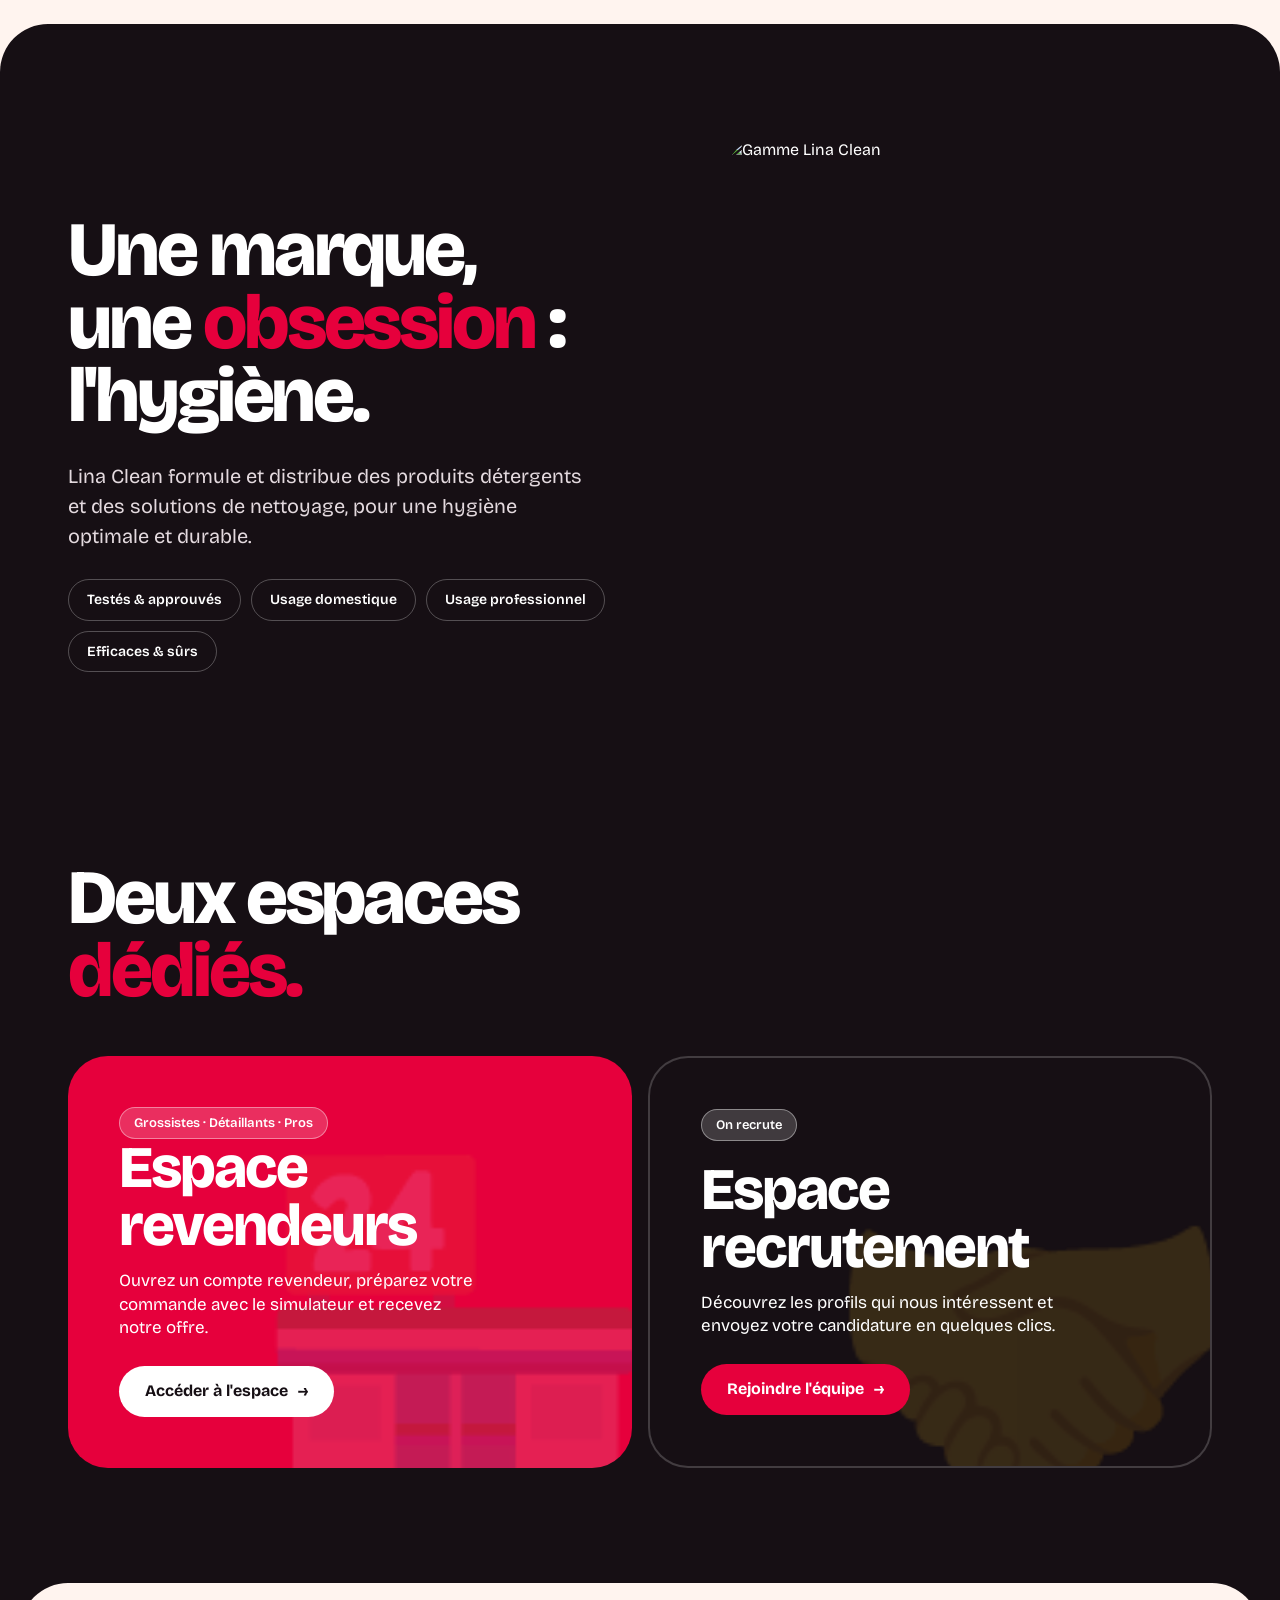
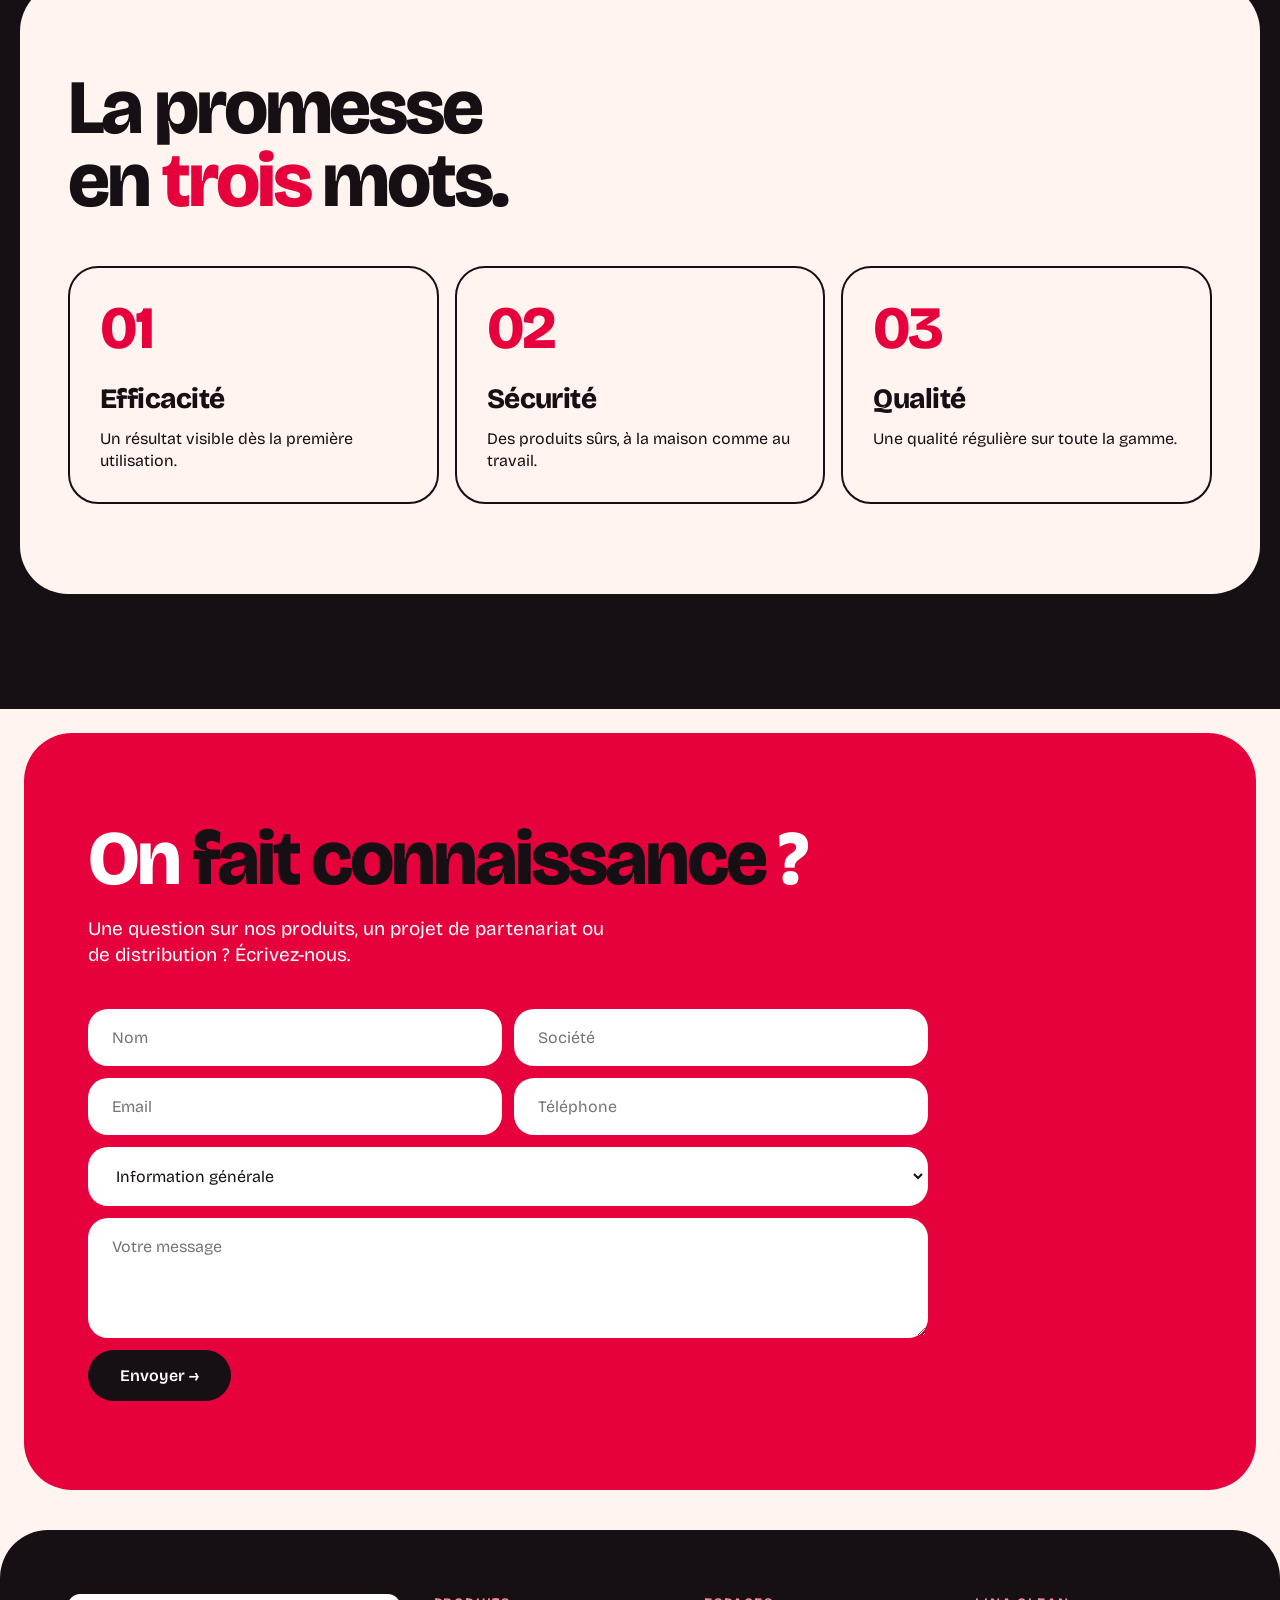
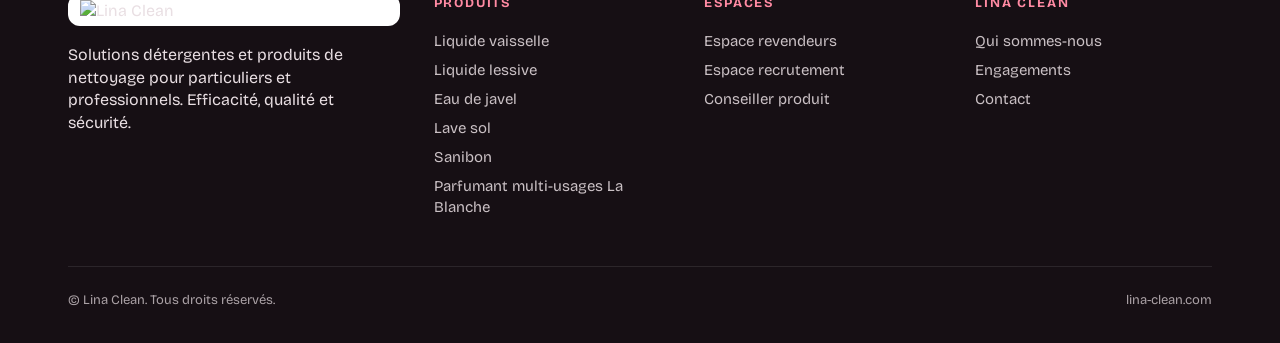
==== commit 2f0d1a73: "Index: fiches techniques, conseiller, espaces" ====
--- a/index.html
+++ b/index.html
@@ -1,182 +1,11 @@
 <!DOCTYPE html>
-<html lang="fr">
-<head>
-<meta charset="utf-8">
-<meta name="viewport" content="width=device-width, initial-scale=1, viewport-fit=cover">
+<html lang="fr"><head><meta charset="utf-8"><meta name="viewport" content="width=device-width, initial-scale=1, viewport-fit=cover"><link rel="preconnect" href="https://fonts.googleapis.com"><link rel="preconnect" href="https://fonts.gstatic.com" crossorigin><link href="https://fonts.googleapis.com/css2?family=Bricolage+Grotesque:opsz,wght@12..96,400;12..96,600;12..96,800&family=Cairo:wght@400;600;800;900&display=swap" rel="stylesheet"><link rel="stylesheet" href="style.css">
 <title>Lina Clean — Le propre, en grand</title>
-<meta name="description" content="Lina Clean : liquide vaisselle, lessive, javel, lave sol, Sanibon. Solutions de nettoyage pour particuliers et professionnels.">
-<link rel="preconnect" href="https://fonts.googleapis.com">
-<link rel="preconnect" href="https://fonts.gstatic.com" crossorigin>
-<link href="https://fonts.googleapis.com/css2?family=Bricolage+Grotesque:opsz,wght@12..96,400;12..96,600;12..96,800&family=Cairo:wght@400;600;800;900&display=swap" rel="stylesheet">
-<style>
-:root{--cream:#fff4ef;--red:#e6003c;--ink:#160f14;--pink:#ffd3de;--mint:#d4f0e2;--sun:#ffe27a;--peach:#ffc9b8;--lav:#d7dcff;--f:'Bricolage Grotesque',system-ui,sans-serif}
-*{box-sizing:border-box;margin:0;padding:0}
-html{scroll-behavior:smooth;overflow-x:clip}
-body{font-family:var(--f);background:var(--cream);color:var(--ink);overflow-x:clip;-webkit-font-smoothing:antialiased;line-height:1.4}
-html[lang=ar] body{font-family:'Cairo',var(--f)}
-img{max-width:100%;display:block}a{color:inherit;text-decoration:none}button{font-family:inherit}
-.wrap{max-width:1240px;margin:0 auto;padding-inline:clamp(18px,4vw,48px)}
-section{padding-block:clamp(64px,9vw,120px)}
-h2{font-size:clamp(38px,6.4vw,92px);line-height:.95;font-weight:800;letter-spacing:-.04em}
-html[lang=ar] h2,html[lang=ar] h1,html[lang=ar] h3{letter-spacing:0;line-height:1.2}
-h2 em{font-style:normal;color:var(--red)}
-.ar{font-family:'Cairo',sans-serif;font-weight:900;direction:rtl;color:var(--red);line-height:1.3;font-size:clamp(26px,3.4vw,46px)}
-.pill{display:inline-flex;align-items:center;gap:8px;background:var(--red);color:#fff;padding:13px 24px;border-radius:999px;font-weight:600;font-size:15px;transition:.3s;border:0;cursor:pointer;white-space:nowrap}
-.pill:hover{transform:translateY(-2px);background:var(--ink)}
-.pill.ghost{background:transparent;color:var(--ink);border:2px solid var(--ink)}
-.pill.ghost:hover{background:var(--ink);color:#fff}
-
-/* header */
-header{position:fixed;top:12px;left:50%;transform:translateX(-50%);z-index:60;width:min(980px,calc(100% - 24px));display:flex;align-items:center;justify-content:space-between;gap:12px;padding:9px 10px 9px 22px;background:rgba(255,255,255,.88);backdrop-filter:blur(14px);-webkit-backdrop-filter:blur(14px);border-radius:999px;box-shadow:0 10px 40px -14px rgba(230,0,60,.35)}
-html[dir=rtl] header{padding:9px 22px 9px 10px}
-header .logo img{height:28px}
-header nav{display:flex;gap:26px;font-size:14px;font-weight:600}
-header nav a:hover{color:var(--red)}
-.hr{display:flex;align-items:center;gap:8px}
-.lang{background:transparent;border:2px solid var(--ink);border-radius:999px;padding:8px 14px;font-weight:800;font-size:13px;cursor:pointer;font-family:'Cairo',sans-serif}
-.lang:hover{background:var(--ink);color:#fff}
-.burger{display:none;width:42px;height:42px;border-radius:50%;border:0;background:var(--ink);color:#fff;font-size:18px;cursor:pointer}
-.menu{position:fixed;inset:0;z-index:55;background:var(--ink);color:#fff;display:none;flex-direction:column;justify-content:center;gap:10px;padding:0 32px}
-.menu.open{display:flex}
-.menu a{font-size:clamp(38px,11vw,64px);font-weight:800;letter-spacing:-.03em}
-.menu a:hover{color:var(--red)}
-
-/* hero */
-.hero{padding-top:118px;padding-bottom:0;position:relative}
-.hero h1{font-size:clamp(54px,12.5vw,190px);line-height:.86;font-weight:800;letter-spacing:-.045em}
-.hero h1 span{color:var(--red)}
-.hero h1 .o{display:inline-block;width:.66em;height:.66em;border-radius:50%;background:var(--pink);vertical-align:-.02em;margin:0 .03em}
-.hrow{display:flex;justify-content:space-between;align-items:flex-end;gap:28px;margin-top:34px;flex-wrap:wrap}
-.hrow p{max-width:400px;font-size:19px}
-.hrow .ar{text-align:start}
-.trio{display:grid;grid-template-columns:1fr 1.15fr 1fr;gap:14px;margin-top:48px;align-items:end}
-.trio figure{border-radius:28px;overflow:hidden;background:#fff;aspect-ratio:3/4;box-shadow:0 30px 50px -30px rgba(22,15,20,.35)}
-.trio figure:nth-child(2){aspect-ratio:3/4.4}
-.trio img{width:100%;height:100%;object-fit:cover;transition:transform 1s}
-.trio figure:hover img{transform:scale(1.06)}
-
-/* bands */
-.bands{overflow:hidden;padding:34px 0;margin-top:-20px}
-.bands .in{margin:0 -6%;transform:rotate(-1.6deg)}
-.band{overflow:hidden;white-space:nowrap;padding:14px 0;background:var(--red);color:#fff}
-.band.dark{background:var(--ink);transform:none}
-.band div{display:inline-block;font-weight:800;letter-spacing:-.02em;font-size:clamp(24px,3.6vw,44px);animation:mq 30s linear infinite}
-.band.dark div{animation-direction:reverse;font-family:'Cairo',sans-serif;font-weight:900;letter-spacing:0;animation-duration:38s}
-.band span{margin:0 24px;opacity:.5}
-@keyframes mq{to{transform:translateX(-50%)}}
-
-/* gamme */
-.head{display:flex;justify-content:space-between;align-items:flex-end;gap:24px;flex-wrap:wrap}
-.head p{max-width:340px;font-size:17px}
-.grid{display:grid;grid-template-columns:repeat(6,1fr);gap:16px;margin-top:48px}
-.tile{grid-column:span 2;background:var(--bg);border-radius:30px;padding:14px 14px 26px;display:flex;flex-direction:column;transition:transform .5s cubic-bezier(.2,.8,.2,1),box-shadow .5s}
-.tile:nth-child(-n+2){grid-column:span 3}
-.tile:hover{transform:translateY(-8px);box-shadow:0 30px 40px -28px rgba(22,15,20,.4)}
-.tile .ph{border-radius:20px;overflow:hidden;aspect-ratio:4/3;background:#fff}
-.tile:nth-child(-n+2) .ph{aspect-ratio:16/10}
-.tile .ph img{width:100%;height:100%;object-fit:cover;transition:transform .8s}
-.tile:hover .ph img{transform:scale(1.07)}
-.tile .meta{padding:20px 12px 0;display:flex;flex-direction:column;gap:8px;flex:1}
-.tag{align-self:flex-start;background:rgba(255,255,255,.8);border-radius:999px;padding:5px 13px;font-size:12px;font-weight:600}
-.tile h3{font-size:clamp(28px,3vw,40px);font-weight:800;letter-spacing:-.03em;line-height:1}
-.tile p{font-size:15px;max-width:300px}
-.go{margin-top:auto;padding-top:14px;font-weight:700;font-size:14px}
-.go::after{content:" →";transition:.3s;display:inline-block}
-.tile:hover .go::after{transform:translateX(6px)}
-html[dir=rtl] .go::after{content:" ←"}
-.tile.new{grid-column:span 6;background:var(--ink);color:#fff;flex-direction:row;align-items:center;justify-content:space-between;gap:30px;flex-wrap:wrap;padding:clamp(28px,4vw,56px)}
-.tile.new .badge{background:var(--red);border-radius:999px;padding:7px 16px;font-size:13px;font-weight:600;display:inline-block;margin-bottom:16px}
-.tile.new h3{max-width:560px;font-size:clamp(30px,4vw,56px)}
-.tile.new .ar{color:#fff;font-size:clamp(30px,5vw,68px)}.tile.new .ar b{color:var(--red)}
-
-/* parfums */
-.perf{background:#fff;border-radius:48px;margin-inline:clamp(10px,2vw,24px)}
-.pcards{display:grid;grid-template-columns:1fr 1fr;gap:16px;margin-top:44px}
-.pc{border:2px solid var(--ink);border-radius:30px;padding:30px}
-.pc h3{font-size:clamp(28px,3vw,40px);font-weight:800;letter-spacing:-.03em}
-.pc p{margin-top:6px;font-size:15px}
-.chips{display:flex;flex-wrap:wrap;gap:10px;margin-top:22px}
-.chip{display:inline-flex;align-items:center;gap:10px;border:2px solid var(--ink);border-radius:999px;padding:9px 18px 9px 10px;font-weight:600;font-size:15px}
-html[dir=rtl] .chip{padding:9px 10px 9px 18px}
-.chip i{width:22px;height:22px;border-radius:50%;background:var(--c);border:1.5px solid rgba(22,15,20,.25)}
-.dots{display:flex;gap:10px;margin-top:22px}
-.dots i{width:clamp(34px,6vw,54px);height:clamp(34px,6vw,54px);border-radius:50%;background:var(--c);border:1.5px solid rgba(22,15,20,.2);transition:.3s}
-.dots i:hover{transform:translateY(-6px)}
-
-/* marque */
-.about{background:var(--ink);color:#fff;border-radius:48px 48px 0 0;margin-top:clamp(40px,6vw,80px)}
-.about .g{display:grid;grid-template-columns:1.1fr .9fr;gap:clamp(30px,5vw,70px);align-items:center}
-.about p{font-size:20px;line-height:1.5;color:#e3d9de;margin-top:28px;max-width:520px}
-.achips{display:flex;flex-wrap:wrap;gap:10px;margin-top:28px}
-.achips span{border:1.5px solid #ffffff44;border-radius:999px;padding:10px 18px;font-size:14px;font-weight:600}
-.pic{border-radius:36px;overflow:hidden;aspect-ratio:4/5}
-.pic img{width:100%;height:100%;object-fit:cover;transition:transform 1.2s}
-.pic:hover img{transform:scale(1.06)}
-
-/* pour qui + promesse */
-.pillars{display:grid;grid-template-columns:repeat(3,1fr);gap:16px;margin-top:48px}
-.pl{border:2px solid var(--ink);border-radius:30px;padding:30px;transition:.4s;background:transparent}
-.pl:hover{background:var(--red);color:#fff;border-color:var(--red);transform:translateY(-6px)}
-.pl i{font-style:normal;font-size:60px;font-weight:800;letter-spacing:-.05em;line-height:1;color:var(--red);transition:.4s;display:block}
-.pl:hover i{color:#fff}
-.pl h3{font-size:28px;margin:22px 0 8px;font-weight:800;letter-spacing:-.02em}
-.pl p{font-size:16px}
-
-/* contact */
-.cta{background:var(--red);color:#fff;border-radius:48px;margin:0 clamp(10px,2vw,24px) 24px;padding:clamp(44px,7vw,100px) clamp(22px,5vw,80px)}
-.cta h2 span{color:var(--ink)}
-.cta .sub{margin-top:20px;font-size:19px;max-width:520px}
-.cta form{display:grid;grid-template-columns:1fr 1fr;gap:12px;margin-top:44px;max-width:820px}
-.cta input,.cta textarea,.cta select{padding:17px 22px;border-radius:20px;border:0;font:inherit;background:#fff;color:var(--ink);outline:none;width:100%}
-.cta textarea{grid-column:span 2;min-height:120px;resize:vertical}
-.cta select{grid-column:span 2}
-.cta .pill{background:var(--ink);justify-self:start;padding:16px 32px;font-size:16px}
-.cta .pill:hover{background:#fff;color:var(--red)}
-footer{padding:30px 0 44px;display:flex;justify-content:space-between;flex-wrap:wrap;gap:16px;align-items:center;font-size:14px}
-footer img{height:26px}
-
-.js .rv{opacity:0;transform:translateY(36px);transition:opacity .8s,transform .8s cubic-bezier(.2,.8,.2,1)}
-.js .rv.in{opacity:1;transform:none}
-
-@media(max-width:900px){
- header nav{display:none}.burger{display:inline-block}
- .grid{grid-template-columns:1fr 1fr}.tile,.tile:nth-child(-n+2){grid-column:span 1}.tile:nth-child(-n+2) .ph{aspect-ratio:4/3}.tile.new{grid-column:span 2}
- .pcards,.pillars,.about .g{grid-template-columns:1fr}
- .cta form{grid-template-columns:1fr}.cta textarea,.cta select{grid-column:auto}
- .trio{gap:8px}.trio figure{border-radius:18px}
-}
-@media(max-width:560px){
- .grid{grid-template-columns:1fr}.tile.new{grid-column:span 1}
- .hrow p{font-size:17px}
- .pill{padding:12px 20px;font-size:14px}
- header{padding:8px 8px 8px 18px}
-}
-</style>
-</head>
-<body>
-<header>
- <a class="logo" href="#top"><img src="https://lina-clean.com/images/logo.png" alt="Lina Clean"></a>
- <nav>
-  <a href="#gamme" data-ar="المنتجات">Produits</a>
-  <a href="#parfums" data-ar="العطور">Parfums</a>
-  <a href="#marque" data-ar="العلامة">La marque</a>
-  <a href="#promesse" data-ar="التزاماتنا">Engagements</a>
- </nav>
- <div class="hr">
-  <button class="lang" id="lang" aria-label="Langue">عربي</button>
-  <a class="pill" href="#contact" data-ar="اتصل بنا">Contact →</a>
-  <button class="burger" id="burger" aria-label="Menu">☰</button>
- </div>
-</header>
-<div class="menu" id="menu">
- <a href="#gamme" data-ar="المنتجات">Produits</a>
- <a href="#parfums" data-ar="العطور">Parfums</a>
- <a href="#marque" data-ar="العلامة">La marque</a>
- <a href="#promesse" data-ar="التزاماتنا">Engagements</a>
- <a href="#contact" data-ar="اتصل بنا" style="color:var(--red)">Contact</a>
-</div>
-
+<meta name="description" content="Lina Clean : liquide vaisselle, lessive, javel, lave sol, Sanibon. Fiches techniques, espace revendeurs et recrutement.">
+</head><body>
+<div id="hdr"></div>
 <main id="top">
+<section class="hero-s" style="padding-bottom:0"><div class="bubbles" data-n="16"></div>
 <div class="wrap hero">
  <h1 data-ar="النظافة<br><span>في أبهى حلّة.</span>">Le propre,<br><span>en gr<i class="o"></i>nd.</span></h1>
  <div class="hrow">
@@ -189,7 +18,7 @@
   <figure><img src="https://lina-clean.com/images/lessive.jpg" alt="Liquide lessive Lina Clean"></figure>
   <figure><img src="https://lina-clean.com/images/sanibon.jpg" alt="Sanibon"></figure>
  </div>
-</div>
+</div></section>
 
 <div class="bands" aria-hidden="true"><div class="in">
  <div class="band"><div class="mq" data-w="Vaisselle|Lessive|Javel|Lave sol|Sanibon|La Blanche"></div></div>
@@ -199,25 +28,38 @@
 <section id="gamme"><div class="wrap">
  <div class="head rv">
   <h2 data-ar="خمسة منتجات.<br><em>بلا</em> تنازل.">Cinq héros.<br><em>Zéro</em> compromis.</h2>
-  <p data-ar="من المطبخ إلى الحمّام: كل ما يلزم لنظافة البيت.">De la cuisine à la salle de bain : tout pour un intérieur impeccable.</p>
+  <p data-ar="اضغطوا على أي منتج لاكتشاف الفيش التقني المفصّل، طريقة الاستعمال وإرشادات الأمان.">Cliquez sur un produit pour découvrir sa fiche technique détaillée, son mode d'emploi et ses précautions.</p>
  </div>
  <div class="grid">
-  <a class="tile rv" style="--bg:var(--pink)" href="#contact" data-p="Liquide vaisselle"><div class="ph"><img src="https://lina-clean.com/images/liquide_vaisselle.jpg" alt="Liquide vaisselle" loading="lazy"></div><div class="meta"><span class="tag" data-ar="مطبخ">Cuisine</span><h3 data-ar="سائل غسيل الأواني">Liquide vaisselle</h3><p data-ar="أواني نظيفة ولامعة كل يوم.">Nette, brillante, au quotidien.</p><span class="go" data-ar="اطلب السعر">Demander un tarif</span></div></a>
-  <a class="tile rv" style="--bg:var(--sun)" href="#contact" data-p="Liquide lessive"><div class="ph"><img src="https://lina-clean.com/images/lessive.jpg" alt="Liquide lessive" loading="lazy"></div><div class="meta"><span class="tag" data-ar="ملابس">Linge</span><h3 data-ar="سائل غسيل الملابس">Liquide lessive</h3><p data-ar="عناية بالملابس بكل لطف.">Le soin du linge, tout en douceur.</p><span class="go" data-ar="اطلب السعر">Demander un tarif</span></div></a>
-  <a class="tile rv" style="--bg:var(--mint)" href="#contact" data-p="Eau de javel"><div class="ph"><img src="https://lina-clean.com/images/javel.jpg" alt="Eau de javel" loading="lazy"></div><div class="meta"><span class="tag" data-ar="تعقيم">Désinfection</span><h3 data-ar="ماء جافيل">Eau de javel</h3><p data-ar="نظافة صارمة في كل ركن.">Une hygiène rigoureuse.</p><span class="go" data-ar="اطلب السعر">Demander un tarif</span></div></a>
-  <a class="tile rv" style="--bg:var(--peach)" href="#contact" data-p="Lave sol"><div class="ph"><img src="https://lina-clean.com/images/lave_sol.jpg" alt="Lave sol" loading="lazy"></div><div class="meta"><span class="tag" data-ar="أرضيات">Sols</span><h3 data-ar="منظّف الأرضيات">Lave sol</h3><p data-ar="أرضيات نظيفة ومعطّرة.">Des sols impeccables.</p><span class="go" data-ar="اطلب السعر">Demander un tarif</span></div></a>
-  <a class="tile rv" style="--bg:var(--lav)" href="#contact" data-p="Sanibon"><div class="ph"><img src="https://lina-clean.com/images/sanibon.jpg" alt="Sanibon" loading="lazy"></div><div class="meta"><span class="tag" data-ar="حمّامات">Sanitaires</span><h3>Sanibon</h3><p data-ar="العناية بالحمّامات والمراحيض.">L'entretien des sanitaires.</p><span class="go" data-ar="اطلب السعر">Demander un tarif</span></div></a>
-  <a class="tile new rv" href="#contact" data-p="Parfumant multi-usages La Blanche"><div><span class="badge" data-ar="جديد · لا بلانش">Nouveau · La Blanche</span><h3 data-ar="معطّر متعدد الاستعمالات برائحة الزهور البيضاء.">Parfumant multi-usages, senteur fleurs blanches.</h3></div><div class="ar">خلي الريحة الزينة<br><b>تكمّل النظافة</b></div></a>
+  <a class="tile rv" style="--bg:var(--pink)" href="produit.html?p=vaisselle"><div class="ph"><img src="https://lina-clean.com/images/liquide_vaisselle.jpg" alt="Liquide vaisselle" loading="lazy"><span class="fbadge"><i class="ic"></i><b data-ar="فيش تقني">Fiche technique</b></span></div><div class="meta"><span class="tag" data-ar="مطبخ">Cuisine</span><h3 data-ar="سائل غسيل الأواني">Liquide vaisselle</h3><p data-ar="أواني نظيفة ولامعة كل يوم.">Nette, brillante, au quotidien.</p><span class="go" data-ar="الفيش التقني المفصّل">Fiche technique détaillée</span></div></a>
+  <a class="tile rv" style="--bg:var(--sun)" href="produit.html?p=lessive"><div class="ph"><img src="https://lina-clean.com/images/lessive.jpg" alt="Liquide lessive" loading="lazy"><span class="fbadge"><i class="ic"></i><b data-ar="فيش تقني">Fiche technique</b></span></div><div class="meta"><span class="tag" data-ar="ملابس">Linge</span><h3 data-ar="سائل غسيل الملابس">Liquide lessive</h3><p data-ar="عناية بالملابس بكل لطف.">Le soin du linge, tout en douceur.</p><span class="go" data-ar="الفيش التقني المفصّل">Fiche technique détaillée</span></div></a>
+  <a class="tile rv" style="--bg:var(--mint)" href="produit.html?p=javel"><div class="ph"><img src="https://lina-clean.com/images/javel.jpg" alt="Eau de javel" loading="lazy"><span class="fbadge"><i class="ic"></i><b data-ar="فيش تقني">Fiche technique</b></span></div><div class="meta"><span class="tag" data-ar="تعقيم">Désinfection</span><h3 data-ar="ماء جافيل">Eau de javel</h3><p data-ar="نظافة صارمة في كل ركن.">Une hygiène rigoureuse.</p><span class="go" data-ar="الفيش التقني المفصّل">Fiche technique détaillée</span></div></a>
+  <a class="tile rv" style="--bg:var(--peach)" href="produit.html?p=lavesol"><div class="ph"><img src="https://lina-clean.com/images/lave_sol.jpg" alt="Lave sol" loading="lazy"><span class="fbadge"><i class="ic"></i><b data-ar="فيش تقني">Fiche technique</b></span></div><div class="meta"><span class="tag" data-ar="أرضيات">Sols</span><h3 data-ar="منظّف الأرضيات">Lave sol</h3><p data-ar="أرضيات نظيفة ومعطّرة.">Des sols impeccables.</p><span class="go" data-ar="الفيش التقني المفصّل">Fiche technique détaillée</span></div></a>
+  <a class="tile rv" style="--bg:var(--lav)" href="produit.html?p=sanibon"><div class="ph"><img src="https://lina-clean.com/images/sanibon.jpg" alt="Sanibon" loading="lazy"><span class="fbadge"><i class="ic"></i><b data-ar="فيش تقني">Fiche technique</b></span></div><div class="meta"><span class="tag" data-ar="حمّامات">Sanitaires</span><h3 data-ar="سانيبون">Sanibon</h3><p data-ar="العناية بالحمّامات والمراحيض.">L'entretien des sanitaires.</p><span class="go" data-ar="الفيش التقني المفصّل">Fiche technique détaillée</span></div></a>
+  <a class="tile new rv" href="produit.html?p=blanche"><div><span class="badge" data-ar="جديد · لا بلانش">Nouveau · La Blanche</span><h3 data-ar="معطّر متعدد الاستعمالات برائحة الزهور البيضاء.">Parfumant multi-usages, senteur fleurs blanches.</h3></div><div class="ar">خلي الريحة الزينة<br><b>تكمّل النظافة</b></div><span class="fbadge"><i class="ic"></i><b data-ar="فيش تقني">Fiche technique</b></span></a>
  </div>
+</div></section>
+
+<section id="conseil" class="conseil"><div class="wrap">
+ <h2 class="rv" data-ar="ماذا تريدون <em>تنظيفه؟</em>">Que voulez-vous<br><em>nettoyer</em> ?</h2>
+ <div class="qchips rv" id="qchips">
+  <button data-k="vaisselle" data-ar="🍽️ الأواني">🍽️ La vaisselle</button>
+  <button data-k="lessive" data-ar="👕 الملابس">👕 Le linge</button>
+  <button data-k="lavesol" data-ar="🧽 الأرضيات">🧽 Les sols</button>
+  <button data-k="sanibon" data-ar="🚿 الحمّام">🚿 La salle de bain</button>
+  <button data-k="javel" data-ar="🧴 تعقيم">🧴 Désinfecter</button>
+  <button data-k="blanche" data-ar="🌸 عطر البيت">🌸 Parfumer</button>
+ </div>
+ <div class="qres" id="qres"></div>
 </div></section>
 
 <section id="parfums" class="perf"><div class="wrap">
  <h2 class="rv" data-ar="اختر <em>عطرك.</em>">Choisissez<br>votre <em>parfum.</em></h2>
  <div class="pcards">
-  <div class="pc rv"><h3>Sanibon</h3><p data-ar="ثلاث روائح لنظافة الحمّام.">Trois senteurs pour les sanitaires.</p>
-   <div class="chips"><span class="chip" style="--c:#f4b9a6"><i></i>Opilum</span><span class="chip" style="--c:#ffffff"><i></i>La Blanche</span><span class="chip" style="--c:#6fc3ee"><i></i>Dark Blue</span></div></div>
-  <div class="pc rv"><h3 data-ar="منظّف الأرضيات">Lave sol</h3><p data-ar="خمسة عطور، لكل بيت عطره.">Cinq parfums pour habiller chaque pièce.</p>
-   <div class="dots"><i style="--c:#f0c48f"></i><i style="--c:#9fd88a"></i><i style="--c:#ffffff"></i><i style="--c:#f39ab0"></i><i style="--c:#6fc3ee"></i></div></div>
+  <a class="pc rv" href="produit.html?p=sanibon"><h3>Sanibon</h3><p data-ar="ثلاث روائح لنظافة الحمّام.">Trois senteurs pour les sanitaires.</p>
+   <div class="chips"><span class="chip" style="--c:#f4b9a6"><i></i>Opilum</span><span class="chip" style="--c:#ffffff"><i></i>La Blanche</span><span class="chip" style="--c:#6fc3ee"><i></i>Dark Blue</span></div></a>
+  <a class="pc rv" href="produit.html?p=lavesol"><h3 data-ar="منظّف الأرضيات">Lave sol</h3><p data-ar="خمسة عطور، لكل بيت عطره.">Cinq parfums pour habiller chaque pièce.</p>
+   <div class="dots"><i style="--c:#f0c48f"></i><i style="--c:#9fd88a"></i><i style="--c:#ffffff"></i><i style="--c:#f39ab0"></i><i style="--c:#6fc3ee"></i></div></a>
  </div>
 </div></section>
 
@@ -228,7 +70,15 @@
  <div class="pic rv"><img src="https://lina-clean.com/images/lessive2.jpg" alt="Gamme Lina Clean" loading="lazy"></div>
 </div></section>
 
-<section id="promesse"><div class="wrap">
+<section id="espaces" style="background:var(--ink);color:#fff;padding-top:0"><div class="wrap">
+ <h2 class="rv" data-ar="فضاءان <em>مخصّصان.</em>">Deux espaces<br><em>dédiés.</em></h2>
+ <div class="duo">
+  <a class="esp red rv" href="revendeurs.html"><span class="big" aria-hidden="true">🏪</span><span class="tagx" data-ar="للتجّار والموزّعين">Grossistes · Détaillants · Pros</span><div><h3 data-ar="فضاء<br>الموزّعين">Espace<br>revendeurs</h3><p data-ar="افتحوا حساب موزّع، حضّروا طلبيتكم بمحاكي الكميات وتلقّوا عرضنا.">Ouvrez un compte revendeur, préparez votre commande avec le simulateur et recevez notre offre.</p><span class="lk"><span data-ar="ادخلوا الفضاء">Accéder à l'espace</span> →</span></div></a>
+  <a class="esp ink rv" href="recrutement.html" style="border:2px solid #ffffff30"><span class="big" aria-hidden="true">🤝</span><span class="tagx" data-ar="نبحث عن مواهب">On recrute</span><div><h3 data-ar="فضاء<br>التوظيف">Espace<br>recrutement</h3><p data-ar="اكتشفوا الملفات التي تهمّنا وأرسلوا ترشّحكم بضغطة واحدة.">Découvrez les profils qui nous intéressent et envoyez votre candidature en quelques clics.</p><span class="lk"><span data-ar="انضمّوا إلينا">Rejoindre l'équipe</span> →</span></div></a>
+ </div>
+</div></section>
+
+<section id="promesse" style="background:var(--ink);color:#fff;padding-top:0"><div class="wrap" style="background:var(--cream);color:var(--ink);border-radius:48px;padding-block:clamp(50px,7vw,90px)">
  <h2 class="rv" data-ar="الوعد في <em>ثلاث</em> كلمات.">La promesse<br>en <em>trois</em> mots.</h2>
  <div class="pillars">
   <div class="pl rv"><i>01</i><h3 data-ar="الفعالية">Efficacité</h3><p data-ar="نتيجة ظاهرة من أول استعمال.">Un résultat visible dès la première utilisation.</p></div>
@@ -237,41 +87,32 @@
  </div>
 </div></section>
 
-<div class="cta rv" id="contact">
+<div class="cta rv" id="contact" style="margin-top:24px">
  <h2 data-ar="نتعرّف <span>عليكم؟</span>">On <span>fait connaissance</span> ?</h2>
  <p class="sub" data-ar="سؤال عن منتجاتنا أو مشروع شراكة وتوزيع؟ راسلونا.">Une question sur nos produits, un projet de partenariat ou de distribution ? Écrivez-nous.</p>
- <form id="form">
+ <form class="f" id="form">
   <input placeholder="Nom" required><input placeholder="Société">
   <input type="email" placeholder="Email" required><input type="tel" placeholder="Téléphone">
-  <select id="prod"><option>Information générale</option><option>Liquide vaisselle</option><option>Liquide lessive</option><option>Eau de javel</option><option>Lave sol</option><option>Sanibon</option><option>Parfumant multi-usages La Blanche</option><option>Partenariat / distribution</option></select>
-  <textarea placeholder="Votre message"></textarea>
+  <select class="full" id="prod"></select>
+  <textarea class="full" placeholder="Votre message"></textarea>
   <button class="pill" type="submit" data-ar="إرسال →">Envoyer →</button>
  </form>
 </div>
 </main>
-
-<footer class="wrap"><img src="https://lina-clean.com/images/logo.png" alt="Lina Clean"><span data-ar="© لينا كلين. جميع الحقوق محفوظة.">© Lina Clean. Tous droits réservés.</span></footer>
-
+<div id="ftr"></div>
+<script src="data.js"></script><script src="app.js"></script>
 <script>
-document.documentElement.classList.add('js');
-// marquee
-document.querySelectorAll('.mq').forEach(el=>{const h=el.dataset.w.split('|').map(w=>w+'<span>✦</span>').join('');el.innerHTML=h.repeat(4)});
-// reveal
-const io=new IntersectionObserver(e=>e.forEach(x=>{if(x.isIntersecting){x.target.classList.add('in');io.unobserve(x.target)}}),{threshold:.08});
-document.querySelectorAll('.rv').forEach((el,i)=>{el.style.transitionDelay=(i%3)*70+'ms';io.observe(el)});
-// menu
-const menu=document.getElementById('menu'),burger=document.getElementById('burger');
-burger.onclick=()=>{menu.classList.toggle('open');burger.textContent=menu.classList.contains('open')?'✕':'☰'};
-menu.querySelectorAll('a').forEach(a=>a.onclick=()=>{menu.classList.remove('open');burger.textContent='☰'});
-// language
-const T=[...document.querySelectorAll('[data-ar]')];T.forEach(e=>e.dataset.fr=e.innerHTML);
-let ar=false;
-document.getElementById('lang').onclick=function(){ar=!ar;
- document.documentElement.lang=ar?'ar':'fr';document.documentElement.dir=ar?'rtl':'ltr';
- T.forEach(e=>e.innerHTML=ar?e.dataset.ar:e.dataset.fr);this.textContent=ar?'FR':'عربي'};
-// product preselect
-document.querySelectorAll('.tile').forEach(t=>t.addEventListener('click',()=>{const s=document.getElementById('prod');[...s.options].forEach(o=>{if(o.text===t.dataset.p)s.value=o.text})}));
-document.getElementById('form').onsubmit=e=>{e.preventDefault();e.target.querySelector('button').textContent=ar?'تم الإرسال ✓':'Merci, c\'est envoyé ✓'};
+// contact select
+const sel=document.getElementById('prod');
+sel.innerHTML='<option>Information générale</option>'+ORDER.map(k=>'<option value="'+k+'">'+PRODUCTS[k].name+'</option>').join('')+'<option value="dist">Partenariat / distribution</option>';
+const q=new URLSearchParams(location.search).get('p');if(q&&[...sel.options].some(o=>o.value===q))sel.value=q;
+document.getElementById('form').onsubmit=e=>{e.preventDefault();okForm(e.target,'Merci, message envoyé !','شكرا، تم إرسال رسالتكم!')};
+// conseiller
+const qres=document.getElementById('qres');
+function showQ(k){const p=PRODUCTS[k];const ar=App.get()==='ar';
+ qres.innerHTML='<div class="qcard"><img src="'+p.img+'" alt=""><div><span class="tag" style="background:'+p.bg+'">'+(ar?p.tagAr:p.tag)+'</span><h3>'+(ar?p.ar:p.name)+'</h3><p>'+(ar?p.shortAr:p.short)+'</p><a class="pill" href="produit.html?p='+k+'">'+(ar?'الفيش التقني المفصّل ←':'Voir la fiche technique →')+'</a></div></div>'}
+document.querySelectorAll('#qchips button').forEach(b=>b.onclick=()=>{document.querySelectorAll('#qchips button').forEach(x=>x.classList.remove('on'));b.classList.add('on');showQ(b.dataset.k)});
+qres.innerHTML='<p style="font-size:18px;opacity:.7" data-ar="اختاروا ما تريدون تنظيفه وسنقترح عليكم المنتج المناسب 👆">Choisissez ce que vous voulez nettoyer, on vous recommande le bon produit 👆</p>';
+App.refresh();
 </script>
-</body>
-</html>
+</body></html>
--- a/style.css
+++ b/style.css
@@ -0,0 +1,349 @@
+:root{--cream:#fff4ef;--red:#e6003c;--ink:#160f14;--pink:#ffd3de;--mint:#d4f0e2;--sun:#ffe27a;--peach:#ffc9b8;--lav:#d7dcff;--f:'Bricolage Grotesque',system-ui,sans-serif}
+*{box-sizing:border-box;margin:0;padding:0}
+html{scroll-behavior:smooth;overflow-x:clip}
+body{font-family:var(--f);background:var(--cream);color:var(--ink);overflow-x:clip;-webkit-font-smoothing:antialiased;line-height:1.4}
+html[lang=ar] body{font-family:'Cairo',var(--f)}
+img{max-width:100%;display:block}a{color:inherit;text-decoration:none}button,input,select,textarea{font-family:inherit}
+.wrap{max-width:1240px;margin:0 auto;padding-inline:clamp(18px,4vw,48px)}
+section{padding-block:clamp(60px,9vw,116px)}
+h1,h2,h3{font-weight:800}
+h2{font-size:clamp(36px,6vw,88px);line-height:.95;letter-spacing:-.04em}
+html[lang=ar] h1,html[lang=ar] h2,html[lang=ar] h3{letter-spacing:0;line-height:1.2}
+h2 em{font-style:normal;color:var(--red)}
+.ar{font-family:'Cairo',sans-serif;font-weight:900;direction:rtl;color:var(--red);line-height:1.3;font-size:clamp(26px,3.4vw,46px)}
+.pill{display:inline-flex;align-items:center;gap:8px;background:var(--red);color:#fff;padding:13px 24px;border-radius:999px;font-weight:600;font-size:15px;transition:.3s;border:0;cursor:pointer;white-space:nowrap}
+.pill:hover{transform:translateY(-2px);background:var(--ink)}
+.pill.ghost{background:transparent;color:var(--ink);border:2px solid var(--ink)}
+.pill.ghost:hover{background:var(--ink);color:#fff}
+.pill.dark{background:var(--ink)}.pill.dark:hover{background:var(--red)}
+.pill.white{background:#fff;color:var(--ink)}.pill.white:hover{background:var(--ink);color:#fff}
+.tag{align-self:flex-start;display:inline-block;background:rgba(255,255,255,.85);border-radius:999px;padding:5px 13px;font-size:12px;font-weight:600}
+svg.i{width:1em;height:1em;flex:none}
+
+/* progress + totop */
+.prog{position:fixed;top:0;left:0;height:3px;background:var(--red);width:0;z-index:100;transition:width .1s}
+.totop{position:fixed;bottom:18px;inset-inline-end:18px;width:48px;height:48px;border-radius:50%;background:var(--ink);color:#fff;border:0;font-size:20px;cursor:pointer;z-index:50;opacity:0;pointer-events:none;transition:.3s;box-shadow:0 10px 30px -10px rgba(0,0,0,.5)}
+.totop.show{opacity:1;pointer-events:auto}.totop:hover{background:var(--red)}
+
+/* header */
+header.top{position:fixed;top:12px;left:50%;transform:translateX(-50%);z-index:60;width:min(1000px,calc(100% - 24px));display:flex;align-items:center;justify-content:space-between;gap:12px;padding:9px 10px 9px 22px;background:rgba(255,255,255,.9);backdrop-filter:blur(14px);-webkit-backdrop-filter:blur(14px);border-radius:999px;box-shadow:0 10px 40px -14px rgba(230,0,60,.35)}
+html[dir=rtl] header.top{padding:9px 22px 9px 10px}
+header.top .logo img{height:28px}
+header.top nav{display:flex;gap:24px;font-size:14px;font-weight:600}
+header.top nav a{position:relative;padding:4px 0}
+header.top nav a::after{content:"";position:absolute;left:0;right:0;bottom:-2px;height:2px;background:var(--red);transform:scaleX(0);transition:.3s;transform-origin:left}
+header.top nav a:hover::after,header.top nav a.act::after{transform:scaleX(1)}
+.hr{display:flex;align-items:center;gap:8px}
+.lang{background:transparent;border:2px solid var(--ink);border-radius:999px;padding:7px 14px;font-weight:800;font-size:13px;cursor:pointer;font-family:'Cairo',sans-serif}
+.lang:hover{background:var(--ink);color:#fff}
+.burger{display:none;width:42px;height:42px;border-radius:50%;border:0;background:var(--ink);color:#fff;font-size:18px;cursor:pointer}
+.menu{position:fixed;inset:0;z-index:55;background:var(--ink);color:#fff;display:none;flex-direction:column;justify-content:center;gap:8px;padding:0 32px}
+.menu.open{display:flex}
+.menu a{font-size:clamp(36px,10vw,60px);font-weight:800;letter-spacing:-.03em}
+.menu a:hover{color:var(--red)}
+
+/* bubbles */
+.bubbles{position:absolute;inset:0;overflow:hidden;pointer-events:none;z-index:0}
+.bub{position:absolute;bottom:-140px;border-radius:50%;background:radial-gradient(circle at 30% 28%,#fff 0,rgba(255,255,255,.6) 16%,rgba(255,255,255,.1) 46%,rgba(230,0,60,.12) 100%);border:1.5px solid rgba(230,0,60,.2);box-shadow:inset 0 0 14px rgba(255,255,255,.8),0 8px 22px -10px rgba(230,0,60,.4);animation:rise linear infinite}
+@keyframes rise{0%{transform:translate(0,0) scale(.8);opacity:0}10%{opacity:1}50%{transform:translate(30px,-55vh) scale(1)}100%{transform:translate(-24px,-120vh) scale(1.08);opacity:0}}
+
+/* hero */
+.hero-s{position:relative;padding-top:118px}
+.hero{position:relative;z-index:1}
+.hero h1{font-size:clamp(54px,12.5vw,190px);line-height:.86;letter-spacing:-.045em}
+.hero h1 span{color:var(--red)}
+.hero h1 .o{display:inline-block;width:.66em;height:.66em;border-radius:50%;background:var(--pink);vertical-align:-.02em;margin:0 .03em}
+html[lang=ar] .hero h1{font-size:clamp(46px,9vw,130px);line-height:1.15}
+.hrow{display:flex;justify-content:space-between;align-items:flex-end;gap:28px;margin-top:34px;flex-wrap:wrap}
+.hrow p{max-width:400px;font-size:19px}
+.trio{display:grid;grid-template-columns:1fr 1.15fr 1fr;gap:14px;margin-top:48px;align-items:end}
+.trio figure{border-radius:28px;overflow:hidden;background:#fff;aspect-ratio:3/4;box-shadow:0 30px 50px -30px rgba(22,15,20,.35)}
+.trio figure:nth-child(2){aspect-ratio:3/4.4}
+.trio img{width:100%;height:100%;object-fit:cover;transition:transform 1s}
+.trio figure:hover img{transform:scale(1.06)}
+
+/* bands */
+.bands{overflow:hidden;padding:34px 0;margin-top:-20px;position:relative;z-index:2}
+.bands .in{margin:0 -6%;transform:rotate(-1.6deg)}
+.band{overflow:hidden;white-space:nowrap;padding:14px 0;background:var(--red);color:#fff}
+.band.dark{background:var(--ink)}
+.band div{display:inline-block;font-weight:800;letter-spacing:-.02em;font-size:clamp(24px,3.6vw,44px);animation:mq 30s linear infinite}
+.band.dark div{animation-direction:reverse;font-family:'Cairo',sans-serif;font-weight:900;letter-spacing:0;animation-duration:38s}
+.band span{margin:0 24px;opacity:.5}
+@keyframes mq{to{transform:translateX(-50%)}}
+
+/* gamme */
+.head{display:flex;justify-content:space-between;align-items:flex-end;gap:24px;flex-wrap:wrap}
+.head p{max-width:340px;font-size:17px}
+.grid{display:grid;grid-template-columns:repeat(6,1fr);gap:16px;margin-top:48px}
+.tile{grid-column:span 2;background:var(--bg);border-radius:30px;padding:14px 14px 26px;display:flex;flex-direction:column;transition:transform .5s cubic-bezier(.2,.8,.2,1),box-shadow .5s}
+.tile:nth-child(-n+2){grid-column:span 3}
+.tile:hover{transform:translateY(-8px);box-shadow:0 30px 40px -28px rgba(22,15,20,.45)}
+.tile .ph{position:relative;border-radius:20px;overflow:hidden;aspect-ratio:4/3;background:#fff}
+.tile:nth-child(-n+2) .ph{aspect-ratio:16/10}
+.tile .ph img{width:100%;height:100%;object-fit:cover;transition:transform .8s}
+.tile:hover .ph img{transform:scale(1.07)}
+.tile .meta{padding:20px 12px 0;display:flex;flex-direction:column;gap:8px;flex:1}
+.tile h3{font-size:clamp(28px,3vw,40px);letter-spacing:-.03em;line-height:1}
+.tile p{font-size:15px;max-width:300px}
+.go{margin-top:auto;padding-top:14px;font-weight:700;font-size:14px;display:flex;align-items:center;gap:8px}
+.go::after{content:"→";transition:.3s}
+.tile:hover .go::after{transform:translateX(6px)}
+html[dir=rtl] .go::after{content:"←"}
+.fbadge{position:absolute;top:12px;inset-inline-end:12px;z-index:3;display:flex;align-items:center;gap:8px;background:var(--red);color:#fff;border-radius:999px;padding:6px 14px 6px 6px;font-size:12px;font-weight:700;box-shadow:0 10px 24px -8px rgba(230,0,60,.75);transition:.3s}
+html[dir=rtl] .fbadge{padding:6px 6px 6px 14px}
+.fbadge .ic{width:30px;height:30px;border-radius:50%;background:#fff;color:var(--red);display:grid;place-items:center;position:relative;font-size:16px}
+.fbadge .ic::after{content:"";position:absolute;inset:-4px;border-radius:50%;border:2px solid #fff;animation:pulse 1.8s infinite}
+@keyframes pulse{0%{transform:scale(.8);opacity:.9}100%{transform:scale(1.7);opacity:0}}
+.tile:hover .fbadge{background:var(--ink)}
+.tile.new{grid-column:span 6;background:var(--ink);color:#fff;flex-direction:row;align-items:center;justify-content:space-between;gap:30px;flex-wrap:wrap;padding:clamp(28px,4vw,56px);position:relative}
+.tile.new .badge{background:var(--red);border-radius:999px;padding:7px 16px;font-size:13px;font-weight:600;display:inline-block;margin-bottom:16px}
+.tile.new h3{max-width:560px;font-size:clamp(30px,4vw,56px)}
+.tile.new .ar{color:#fff;font-size:clamp(30px,5vw,68px)}.tile.new .ar b{color:var(--red)}
+.tile.new .fbadge{top:auto;bottom:18px}
+
+/* conseiller */
+.conseil{background:var(--sun);border-radius:48px;margin-inline:clamp(10px,2vw,24px)}
+.qchips{display:flex;flex-wrap:wrap;gap:10px;margin-top:34px}
+.qchips button{border:2px solid var(--ink);background:transparent;border-radius:999px;padding:13px 22px;font-size:17px;font-weight:700;cursor:pointer;transition:.25s;display:inline-flex;align-items:center;gap:10px}
+.qchips button:hover{transform:translateY(-3px)}
+.qchips button.on{background:var(--ink);color:#fff}
+.qres{margin-top:30px;min-height:220px}
+.qcard{display:grid;grid-template-columns:240px 1fr;gap:26px;align-items:center;background:#fff;border-radius:30px;padding:16px;animation:pop .5s cubic-bezier(.2,.8,.2,1)}
+.qcard img{width:100%;aspect-ratio:1;object-fit:cover;border-radius:22px}
+.qcard h3{font-size:clamp(28px,3.4vw,46px);letter-spacing:-.03em;line-height:1;margin:10px 0}
+.qcard p{max-width:440px;margin-bottom:18px}
+@keyframes pop{from{opacity:0;transform:translateY(20px) scale(.97)}to{opacity:1;transform:none}}
+
+/* parfums */
+.perf{background:#fff;border-radius:48px;margin-inline:clamp(10px,2vw,24px);margin-top:clamp(40px,6vw,80px)}
+.pcards{display:grid;grid-template-columns:1fr 1fr;gap:16px;margin-top:44px}
+.pc{border:2px solid var(--ink);border-radius:30px;padding:30px}
+.pc h3{font-size:clamp(28px,3vw,40px);letter-spacing:-.03em}
+.pc p{margin-top:6px;font-size:15px}
+.chips{display:flex;flex-wrap:wrap;gap:10px;margin-top:22px}
+.chip{display:inline-flex;align-items:center;gap:10px;border:2px solid var(--ink);border-radius:999px;padding:9px 18px 9px 10px;font-weight:600;font-size:15px;background:transparent;cursor:default}
+html[dir=rtl] .chip{padding:9px 10px 9px 18px}
+.chip i{width:22px;height:22px;border-radius:50%;background:var(--c);border:1.5px solid rgba(22,15,20,.25)}
+button.chip{cursor:pointer;transition:.25s}button.chip:hover{transform:translateY(-3px)}button.chip.on{background:var(--ink);color:#fff}
+.dots{display:flex;gap:10px;margin-top:22px}
+.dots i{width:clamp(34px,6vw,54px);height:clamp(34px,6vw,54px);border-radius:50%;background:var(--c);border:1.5px solid rgba(22,15,20,.2);transition:.3s}
+.dots i:hover{transform:translateY(-6px)}
+
+/* marque */
+.about{background:var(--ink);color:#fff;border-radius:48px 48px 0 0;margin-top:clamp(40px,6vw,80px)}
+.about .g{display:grid;grid-template-columns:1.1fr .9fr;gap:clamp(30px,5vw,70px);align-items:center}
+.about p{font-size:20px;line-height:1.5;color:#e3d9de;margin-top:28px;max-width:520px}
+.achips{display:flex;flex-wrap:wrap;gap:10px;margin-top:28px}
+.achips span{border:1.5px solid #ffffff44;border-radius:999px;padding:10px 18px;font-size:14px;font-weight:600}
+.pic{border-radius:36px;overflow:hidden;aspect-ratio:4/5}
+.pic img{width:100%;height:100%;object-fit:cover;transition:transform 1.2s}
+.pic:hover img{transform:scale(1.06)}
+
+/* espaces */
+.duo{display:grid;grid-template-columns:1fr 1fr;gap:16px;margin-top:48px}
+.esp{position:relative;overflow:hidden;border-radius:40px;padding:clamp(28px,4vw,52px);min-height:400px;display:flex;flex-direction:column;justify-content:space-between;transition:transform .5s cubic-bezier(.2,.8,.2,1)}
+.esp:hover{transform:translateY(-8px) rotate(-.5deg)}
+.esp.red{background:var(--red);color:#fff}.esp.ink{background:var(--ink);color:#fff}
+.esp .big{position:absolute;inset-inline-end:-30px;bottom:-40px;font-size:clamp(200px,26vw,340px);opacity:.14;transition:.6s;line-height:1}
+.esp:hover .big{transform:rotate(-8deg) scale(1.1);opacity:.22}
+.esp h3{font-size:clamp(34px,4.6vw,64px);letter-spacing:-.035em;line-height:.98;position:relative}
+.esp p{max-width:360px;margin-top:14px;font-size:17px;position:relative}
+.esp .tagx{align-self:flex-start;background:rgba(255,255,255,.18);border:1.5px solid rgba(255,255,255,.4);border-radius:999px;padding:6px 14px;font-size:13px;font-weight:600;position:relative}
+.esp .lk{position:relative;display:inline-flex;align-items:center;gap:10px;background:#fff;color:var(--ink);border-radius:999px;padding:14px 26px;font-weight:700;align-self:flex-start;margin-top:26px;transition:.3s}
+.esp:hover .lk{gap:18px}
+.esp.ink .lk{background:var(--red);color:#fff}
+
+/* piliers */
+.pillars{display:grid;grid-template-columns:repeat(3,1fr);gap:16px;margin-top:48px}
+.pl{border:2px solid var(--ink);border-radius:30px;padding:30px;transition:.4s}
+.pl:hover{background:var(--red);color:#fff;border-color:var(--red);transform:translateY(-6px)}
+.pl i{font-style:normal;font-size:60px;font-weight:800;letter-spacing:-.05em;line-height:1;color:var(--red);transition:.4s;display:block}
+.pl:hover i{color:#fff}
+.pl h3{font-size:28px;margin:22px 0 8px;letter-spacing:-.02em}
+.pl p{font-size:16px}
+
+/* contact */
+.cta{background:var(--red);color:#fff;border-radius:48px;margin:0 clamp(10px,2vw,24px) 24px;padding:clamp(44px,7vw,100px) clamp(22px,5vw,80px)}
+.cta h2 span{color:var(--ink)}
+.cta .sub{margin-top:20px;font-size:19px;max-width:520px}
+form.f{display:grid;grid-template-columns:1fr 1fr;gap:12px;margin-top:40px;max-width:840px}
+form.f input,form.f textarea,form.f select{padding:17px 22px;border-radius:20px;border:2px solid transparent;font-size:16px;background:#fff;color:var(--ink);outline:none;width:100%;transition:.25s}
+form.f input:focus,form.f textarea:focus,form.f select:focus{border-color:var(--ink)}
+form.f .full{grid-column:span 2}
+form.f textarea{min-height:120px;resize:vertical}
+.cta form.f .pill{background:var(--ink);padding:16px 32px;font-size:16px;justify-self:start}
+.cta form.f .pill:hover{background:#fff;color:var(--red)}
+.ok{display:none;text-align:center;padding:40px 10px}
+.ok.show{display:block;animation:pop .5s}
+.ok svg{width:84px;height:84px}
+.ok circle{stroke-dasharray:180;stroke-dashoffset:180;animation:dr .8s .1s forwards}
+.ok path{stroke-dasharray:50;stroke-dashoffset:50;animation:dr .5s .7s forwards}
+@keyframes dr{to{stroke-dashoffset:0}}
+.ok h3{font-size:34px;margin-top:14px;letter-spacing:-.03em}
+
+/* footer */
+footer.ftr{background:var(--ink);color:#e9dfe3;border-radius:48px 48px 0 0;padding:64px 0 34px;margin-top:40px}
+footer.ftr .cols{display:grid;grid-template-columns:1.4fr 1fr 1fr 1fr;gap:34px}
+footer.ftr img.lg{height:32px;background:#fff;padding:6px 12px;border-radius:12px;margin-bottom:18px}
+footer.ftr h4{font-size:13px;letter-spacing:.14em;text-transform:uppercase;color:#ff8aa3;margin-bottom:14px}
+footer.ftr a{display:block;padding:4px 0;font-size:15px;opacity:.85;transition:.2s}
+footer.ftr a:hover{opacity:1;color:#fff;transform:translateX(4px)}
+footer.ftr .bot{margin-top:44px;padding-top:24px;border-top:1px solid #ffffff22;display:flex;justify-content:space-between;flex-wrap:wrap;gap:10px;font-size:13px;opacity:.7}
+
+/* sub pages */
+.phero{position:relative;padding:150px 0 clamp(50px,7vw,90px);overflow:hidden}
+.phero .wrap{position:relative;z-index:1}
+.phero h1{font-size:clamp(44px,9vw,132px);line-height:.9;letter-spacing:-.045em;max-width:1000px}
+.phero h1 em{font-style:normal;color:var(--red)}
+.phero .lead{font-size:clamp(17px,2vw,22px);max-width:560px;margin-top:26px}
+.phero .ar{margin-top:22px}
+.phero .acts{display:flex;gap:12px;flex-wrap:wrap;margin-top:34px}
+.phero.ink{background:var(--ink);color:#fff}.phero.ink h1 em{color:var(--red)}
+.phero.ink .bub{border-color:rgba(255,255,255,.25);background:radial-gradient(circle at 30% 28%,rgba(255,255,255,.8) 0,rgba(255,255,255,.2) 16%,rgba(255,255,255,.03) 46%,rgba(230,0,60,.25) 100%)}
+.phero.pinkbg{background:var(--pink)}
+.phero .crumb,.crumb{font-size:14px;margin-bottom:22px;opacity:.8}
+.crumb a:hover{color:var(--red)}
+.cards4{display:grid;grid-template-columns:repeat(4,1fr);gap:14px;margin-top:44px}
+.cards3{display:grid;grid-template-columns:repeat(3,1fr);gap:14px;margin-top:44px}
+.cc{border-radius:28px;padding:26px;background:var(--bg,#fff);transition:.4s;display:flex;flex-direction:column;gap:12px}
+.cc:hover{transform:translateY(-8px) rotate(-.6deg)}
+.cc .ico{width:54px;height:54px;border-radius:18px;background:var(--ink);color:#fff;display:grid;place-items:center;font-size:26px}
+.cc h3{font-size:24px;letter-spacing:-.02em}
+.cc p{font-size:15px}
+.steps{display:grid;grid-template-columns:repeat(3,1fr);gap:0;margin-top:48px;counter-reset:s}
+.st{position:relative;padding:8px 26px 0 0}
+.st::before{counter-increment:s;content:counter(s,decimal-leading-zero);font-size:clamp(70px,9vw,120px);font-weight:800;letter-spacing:-.06em;line-height:.9;color:var(--red);display:block}
+.st h3{font-size:26px;margin:10px 0 6px;letter-spacing:-.02em}
+.st p{max-width:300px}
+.st:not(:last-child)::after{content:"";position:absolute;top:50px;inset-inline-end:14px;width:40%;height:2px;background:repeating-linear-gradient(90deg,var(--ink) 0 6px,transparent 6px 12px);opacity:.3}
+
+/* simulateur */
+.sim{display:grid;grid-template-columns:1.4fr 1fr;gap:16px;margin-top:44px;align-items:start}
+.rows{background:#fff;border-radius:30px;padding:10px}
+.rw{display:flex;align-items:center;gap:16px;padding:12px;border-radius:22px;transition:.25s}
+.rw:hover{background:var(--cream)}
+.rw img{width:72px;height:72px;border-radius:18px;object-fit:cover}
+.rw b{font-size:20px;letter-spacing:-.02em;flex:1;line-height:1.1}
+.rw small{display:block;font-weight:400;opacity:.65;font-size:13px;margin-top:3px}
+.stp{display:flex;align-items:center;gap:6px;background:var(--cream);border-radius:999px;padding:4px}
+.stp button{width:38px;height:38px;border-radius:50%;border:0;background:var(--ink);color:#fff;font-size:20px;cursor:pointer;transition:.2s}
+.stp button:hover{background:var(--red)}
+.stp output{min-width:32px;text-align:center;font-weight:800;font-size:18px}
+.recap{background:var(--ink);color:#fff;border-radius:30px;padding:28px;position:sticky;top:96px}
+.recap h3{font-size:26px;letter-spacing:-.02em;margin-bottom:14px}
+.recap ul{list-style:none;min-height:80px}
+.recap li{display:flex;justify-content:space-between;gap:10px;padding:9px 0;border-bottom:1px dashed #ffffff30;font-size:15px}
+.recap li b{color:#ff8aa3}
+.recap .empty{opacity:.55;border:0;font-size:14px}
+.recap .tot{margin:16px 0 20px;font-size:14px;opacity:.8}
+.recap .acts{display:flex;flex-direction:column;gap:10px}
+.recap .pill{justify-content:center}
+.faq{margin-top:40px;max-width:860px}
+details{border-bottom:2px solid var(--ink);padding:22px 0}
+details summary{font-size:clamp(20px,2.4vw,28px);font-weight:800;letter-spacing:-.02em;cursor:pointer;list-style:none;display:flex;justify-content:space-between;gap:20px;align-items:center}
+details summary::-webkit-details-marker{display:none}
+details summary::after{content:"+";font-size:34px;color:var(--red);transition:.3s;line-height:1}
+details[open] summary::after{transform:rotate(45deg)}
+details p{margin-top:14px;max-width:640px;font-size:17px}
+
+/* jobs */
+.jf{display:flex;flex-wrap:wrap;gap:10px;margin-top:36px}
+.jobs{display:grid;grid-template-columns:repeat(3,1fr);gap:14px;margin-top:26px}
+.job{background:#fff;border-radius:28px;padding:26px;display:flex;flex-direction:column;gap:10px;transition:.4s;border:2px solid transparent}
+.job:hover{transform:translateY(-8px);border-color:var(--ink)}
+.job.hide{display:none}
+.job .cat{align-self:flex-start;background:var(--pink);border-radius:999px;padding:4px 12px;font-size:12px;font-weight:700}
+.job h3{font-size:25px;letter-spacing:-.02em;line-height:1.05}
+.job p{font-size:15px;flex:1}
+.job .pill{align-self:flex-start;padding:10px 20px;font-size:14px}
+.tl{display:grid;grid-template-columns:repeat(4,1fr);gap:14px;margin-top:44px}
+.tl div{background:rgba(255,255,255,.08);border:1.5px solid #ffffff30;border-radius:26px;padding:24px}
+.tl b{display:block;font-size:44px;color:var(--red);letter-spacing:-.05em;line-height:1}
+.tl h4{font-size:20px;margin:12px 0 4px}
+.tl p{font-size:14px;opacity:.75}
+.filebox{grid-column:span 2;background:#fff;border-radius:20px;padding:14px 18px;display:flex;align-items:center;gap:14px;color:var(--ink);cursor:pointer;border:2px dashed var(--ink)}
+.filebox input{display:none}
+.filebox span{font-weight:600;font-size:15px}
+.chk{grid-column:span 2;display:flex;gap:10px;align-items:flex-start;font-size:14px}
+.chk input{width:20px;height:20px;margin-top:2px;accent-color:var(--ink)}
+.lightform{background:var(--ink);color:#fff;border-radius:48px;margin:0 clamp(10px,2vw,24px);padding:clamp(44px,7vw,90px) clamp(22px,5vw,80px)}
+.lightform form.f input,.lightform form.f textarea,.lightform form.f select{background:#fff}
+.lightform form.f .pill{background:var(--red);padding:16px 32px;font-size:16px;justify-self:start}
+.lightform form.f .pill:hover{background:#fff;color:var(--ink)}
+
+/* produit */
+.pstage{position:relative;background:var(--bg);padding:130px 0 clamp(50px,7vw,90px);overflow:hidden;transition:background .5s}
+.pgrid{display:grid;grid-template-columns:1.05fr .95fr;gap:clamp(24px,5vw,70px);align-items:center;position:relative;z-index:1}
+.pinfo{display:flex;flex-direction:column;gap:6px}
+.pinfo h1{font-size:clamp(46px,7.4vw,112px);line-height:.9;letter-spacing:-.045em;margin:12px 0 18px}
+html[lang=ar] .pinfo h1{font-size:clamp(40px,6vw,86px)}
+.pinfo .lead{font-size:clamp(17px,1.8vw,21px);max-width:480px}
+.facts{display:flex;flex-wrap:wrap;gap:8px;margin-top:22px}
+.facts span{display:inline-flex;align-items:center;gap:8px;background:rgba(255,255,255,.75);border-radius:999px;padding:8px 16px;font-size:14px;font-weight:600}
+.vrow{margin-top:22px}.vrow small{font-weight:700;font-size:13px;letter-spacing:.1em;text-transform:uppercase;opacity:.7}
+.pcta{display:flex;gap:12px;flex-wrap:wrap;margin-top:30px}
+.pimg{position:relative}
+.pimg img{width:100%;aspect-ratio:1;object-fit:cover;border-radius:44px;box-shadow:0 40px 70px -30px rgba(22,15,20,.5);transform:rotate(2deg);transition:transform .8s cubic-bezier(.2,.8,.2,1)}
+.pimg:hover img{transform:rotate(-1deg) scale(1.02)}
+.stamp{position:absolute;top:-14px;inset-inline-start:-10px;width:104px;height:104px;border-radius:50%;background:var(--red);color:#fff;display:grid;place-items:center;text-align:center;font-weight:800;font-size:15px;line-height:1.1;transform:rotate(-14deg);box-shadow:0 14px 30px -10px rgba(230,0,60,.7);animation:wob 4s ease-in-out infinite}
+@keyframes wob{50%{transform:rotate(-6deg) scale(1.06)}}
+.tabs{display:flex;gap:8px;overflow-x:auto;padding-bottom:6px;scrollbar-width:none}
+.tabs::-webkit-scrollbar{display:none}
+.tabs button{flex:none;border:2px solid var(--ink);background:transparent;border-radius:999px;padding:13px 24px;font-size:16px;font-weight:700;cursor:pointer;transition:.25s;display:inline-flex;gap:8px;align-items:center}
+.tabs button:hover{transform:translateY(-2px)}
+.tabs button.on{background:var(--ink);color:#fff}
+.panel{display:none;margin-top:34px;animation:pop .5s}
+.panel.on{display:block}
+.panel .txt{font-size:clamp(18px,2vw,24px);max-width:820px;line-height:1.5}
+.ustep{display:flex;gap:20px;align-items:flex-start;padding:22px 0;border-bottom:2px solid rgba(22,15,20,.12);max-width:820px}
+.ustep i{font-style:normal;font-size:56px;font-weight:800;color:var(--red);letter-spacing:-.05em;line-height:.9;min-width:70px}
+.ustep p{font-size:19px;padding-top:6px}
+.warn{display:flex;gap:16px;align-items:flex-start;background:#fff;border-left:6px solid var(--red);border-radius:22px;padding:20px 22px;max-width:820px;margin-bottom:12px;font-size:17px}
+html[dir=rtl] .warn{border-left:0;border-right:6px solid var(--red)}
+.warn svg{color:var(--red);font-size:26px;margin-top:2px}
+table.spec{width:100%;max-width:860px;border-collapse:collapse;background:#fff;border-radius:26px;overflow:hidden}
+table.spec td{padding:18px 24px;border-bottom:1px solid rgba(22,15,20,.1);font-size:17px}
+table.spec tr:last-child td{border:0}
+table.spec td:first-child{font-weight:700;width:40%;background:rgba(22,15,20,.04)}
+.rel{display:flex;gap:14px;overflow-x:auto;scroll-snap-type:x mandatory;padding:6px 2px 20px;margin-top:30px;scrollbar-width:thin}
+.rc{flex:none;width:min(280px,72vw);scroll-snap-align:start;background:var(--bg);border-radius:28px;padding:12px 12px 20px;transition:.4s}
+.rc:hover{transform:translateY(-8px)}
+.rc img{width:100%;aspect-ratio:4/3;object-fit:cover;border-radius:20px}
+.rc h4{font-size:22px;margin:14px 8px 2px;letter-spacing:-.02em}
+.rc span{margin:0 8px;font-size:14px;font-weight:700;color:var(--red)}
+.pn{display:grid;grid-template-columns:1fr 1fr;gap:14px;margin-top:20px}
+.pn a{border:2px solid var(--ink);border-radius:28px;padding:22px 26px;transition:.3s;display:flex;flex-direction:column;gap:4px}
+.pn a:hover{background:var(--ink);color:#fff}
+.pn small{opacity:.6;font-weight:600}.pn b{font-size:24px;letter-spacing:-.02em}
+.pn a:last-child{text-align:end}
+
+.js .rv{opacity:0;transform:translateY(36px);transition:opacity .8s,transform .8s cubic-bezier(.2,.8,.2,1)}
+.js .rv.in{opacity:1;transform:none}
+
+@media(max-width:900px){
+ header.top nav{display:none}.burger{display:inline-block}
+ .grid{grid-template-columns:1fr 1fr}.tile,.tile:nth-child(-n+2){grid-column:span 1}.tile:nth-child(-n+2) .ph{aspect-ratio:4/3}.tile.new{grid-column:span 2}
+ .pcards,.pillars,.about .g,.duo,.pgrid,.sim,.pn{grid-template-columns:1fr}
+ .cards4{grid-template-columns:1fr 1fr}.cards3,.jobs,.steps{grid-template-columns:1fr}.tl{grid-template-columns:1fr 1fr}
+ .st:not(:last-child)::after{display:none}.st{padding-bottom:20px}
+ form.f{grid-template-columns:1fr}form.f .full,.filebox,.chk{grid-column:auto}
+ .recap{position:static}.qcard{grid-template-columns:1fr}
+ footer.ftr .cols{grid-template-columns:1fr 1fr}
+ .trio{gap:8px}.trio figure{border-radius:18px}
+ .pimg{order:-1}
+}
+@media(max-width:560px){
+ .grid{grid-template-columns:1fr}.tile.new{grid-column:span 1}
+ .cards4,.tl{grid-template-columns:1fr}
+ .hrow p{font-size:17px}.pill{padding:12px 20px;font-size:14px}
+ header.top{padding:8px 8px 8px 18px}
+ footer.ftr .cols{grid-template-columns:1fr}
+}
+@media print{
+ header.top,.menu,footer.ftr,.noprint,.prog,.totop,.bubbles,.rel,.pn,.tabs,.cta,.relsec{display:none!important}
+ body{background:#fff}.pstage{padding:20px 0;background:#fff!important}
+ .panel{display:block!important;margin-top:18px}.js .rv{opacity:1!important;transform:none!important}
+ .pimg img{transform:none;box-shadow:none;max-width:300px}.stamp{display:none}
+ section{padding-block:14px}.pcta{display:none}
+}
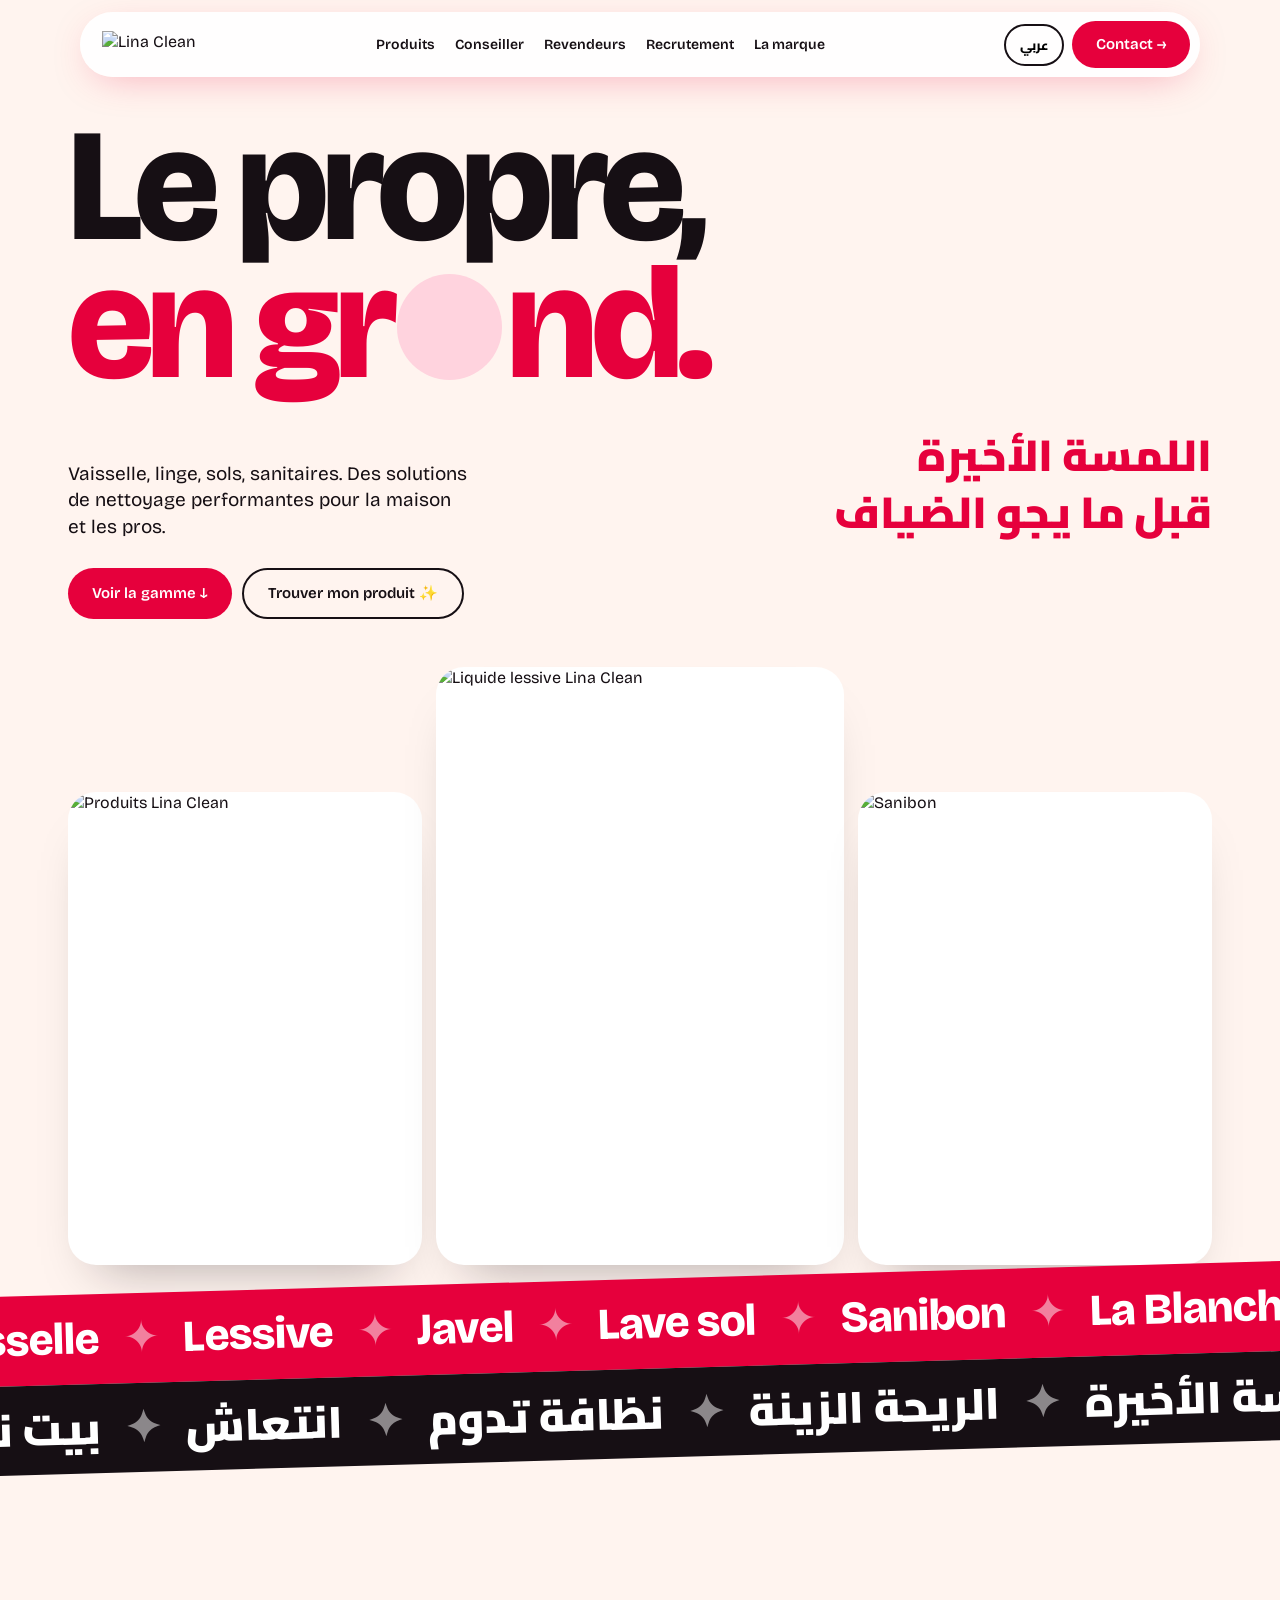
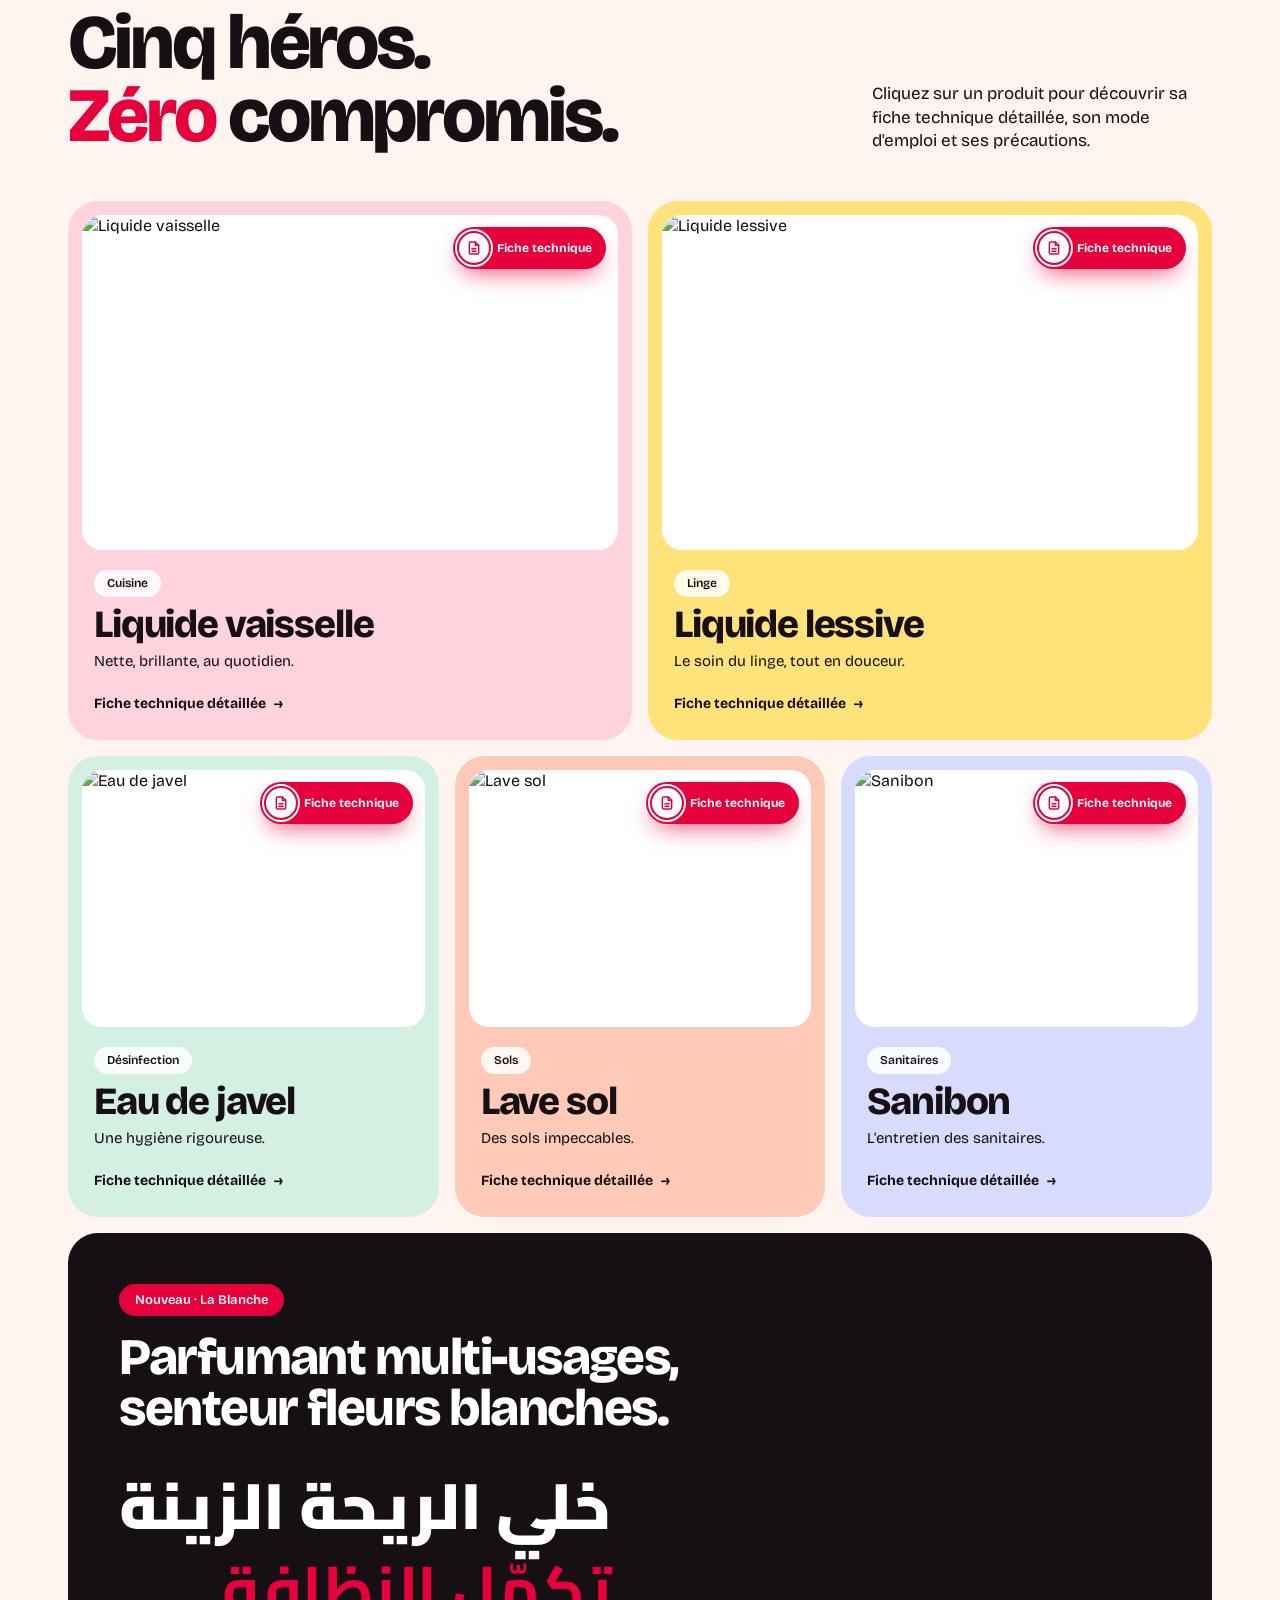
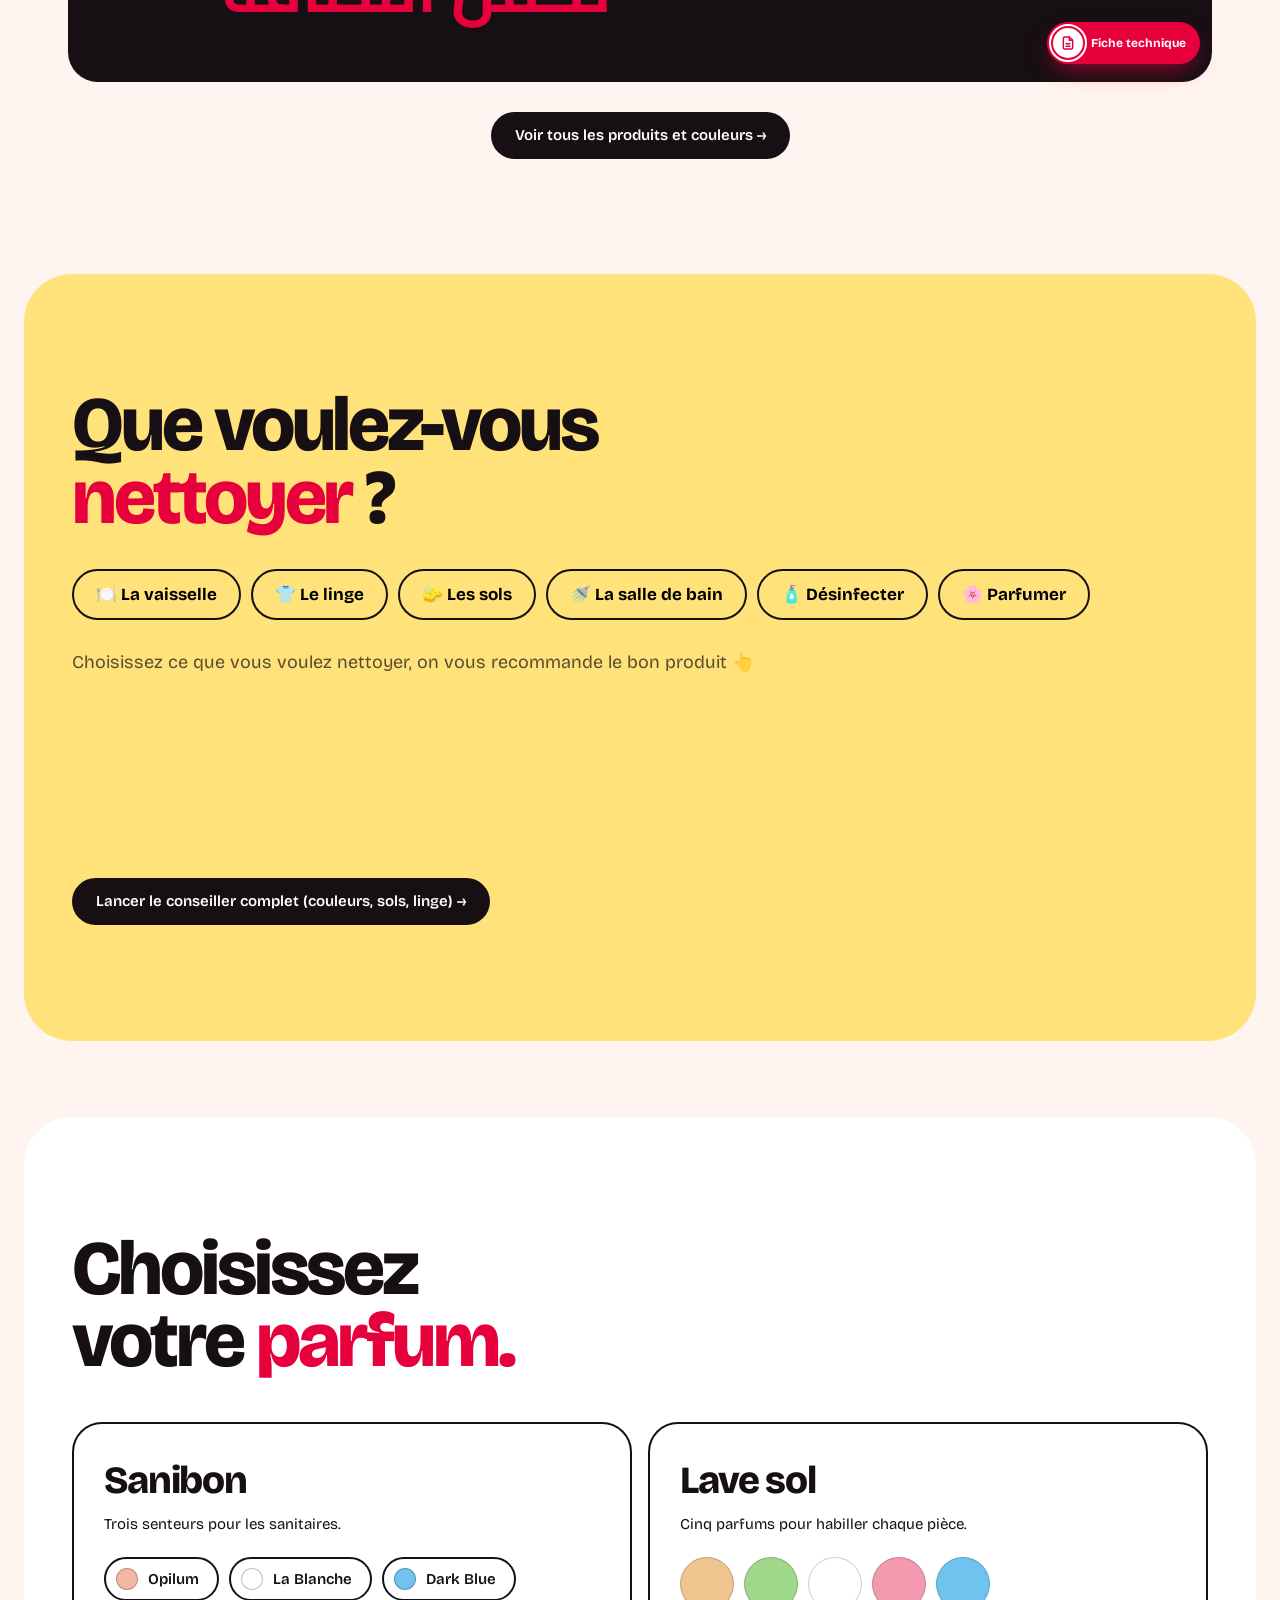
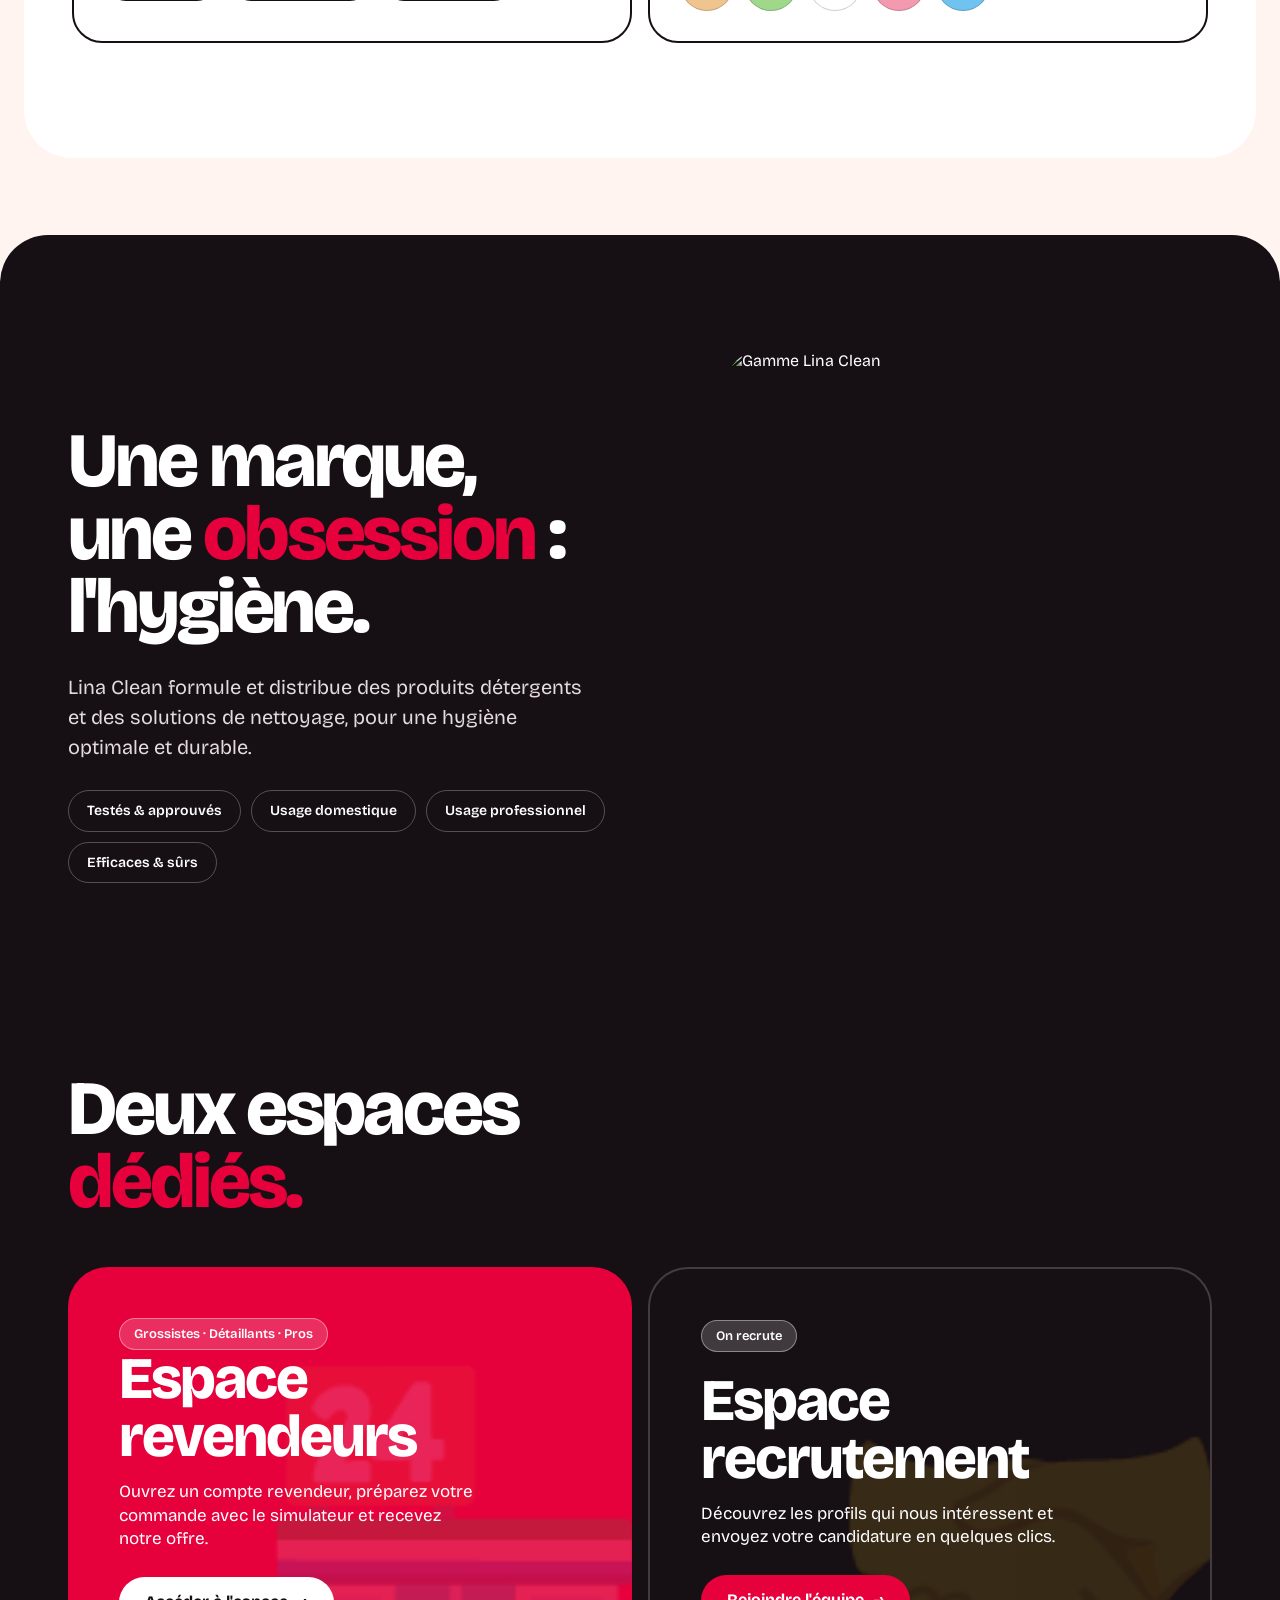
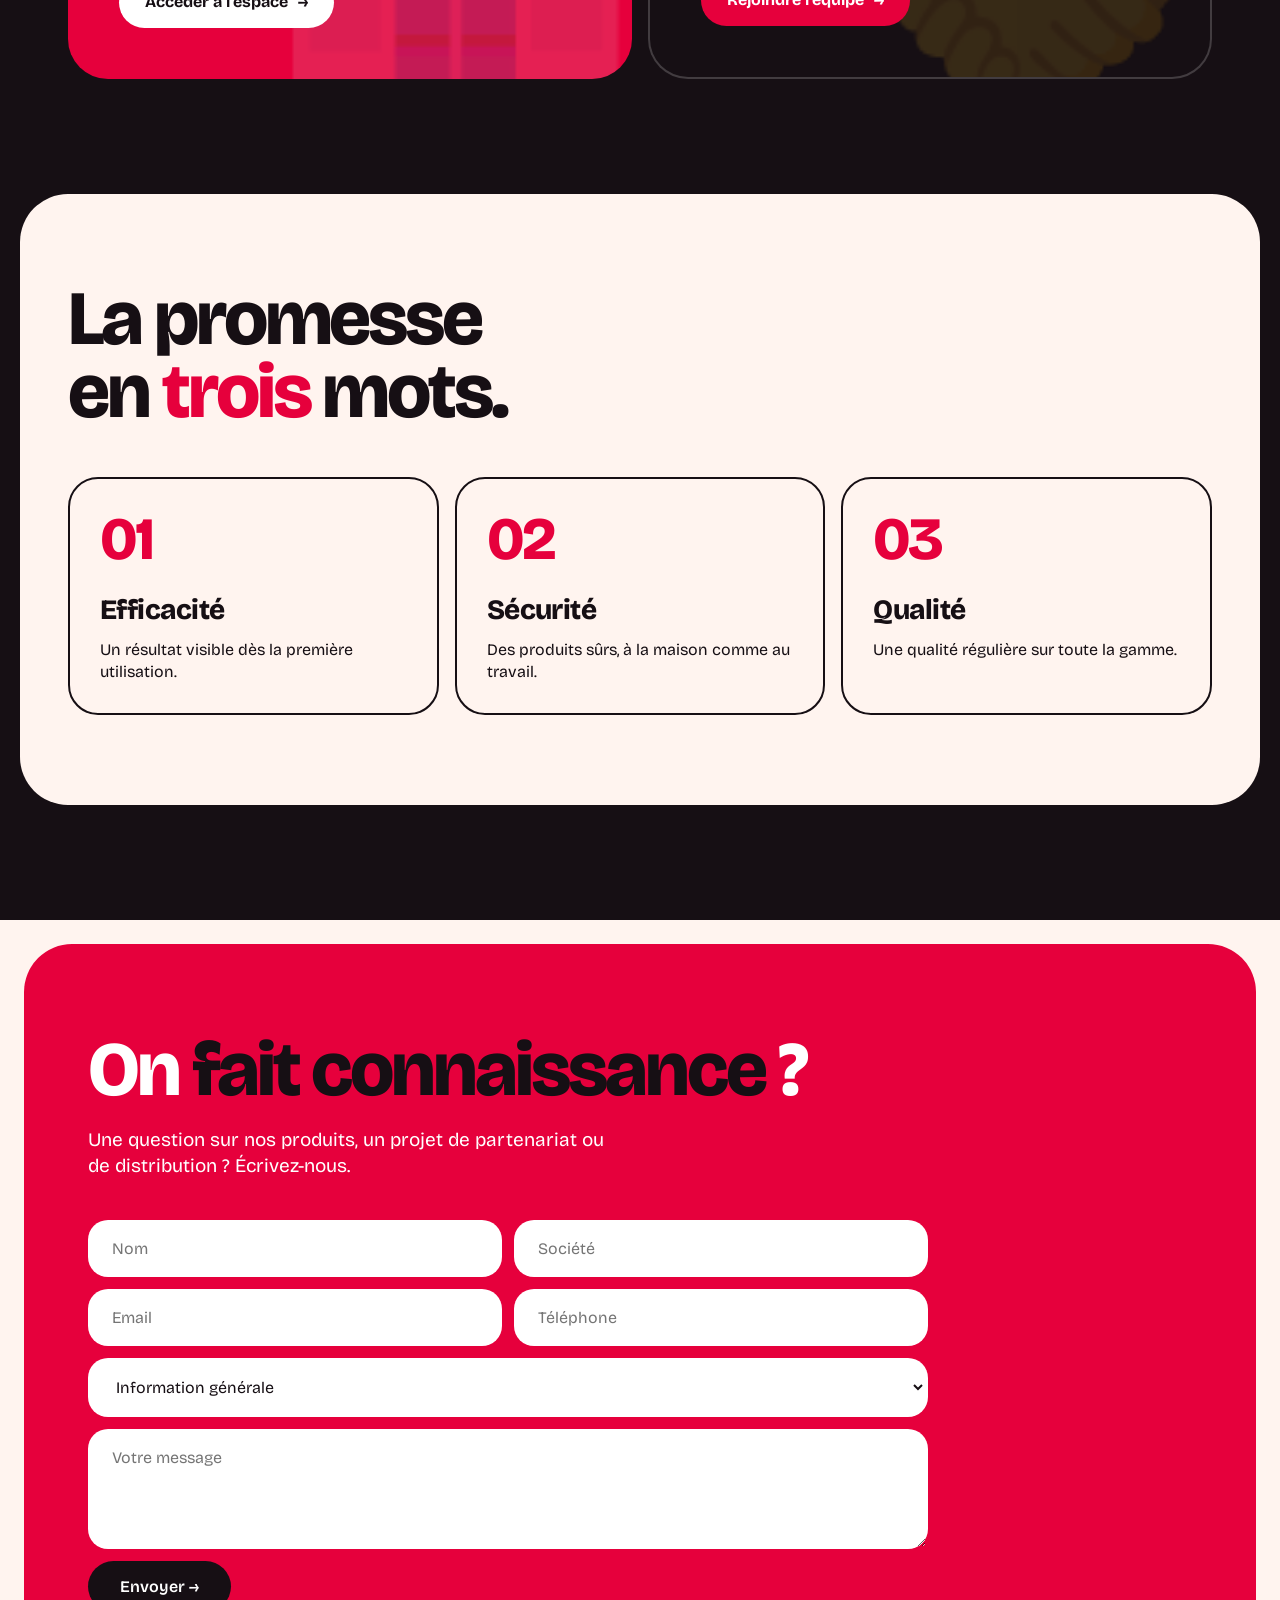
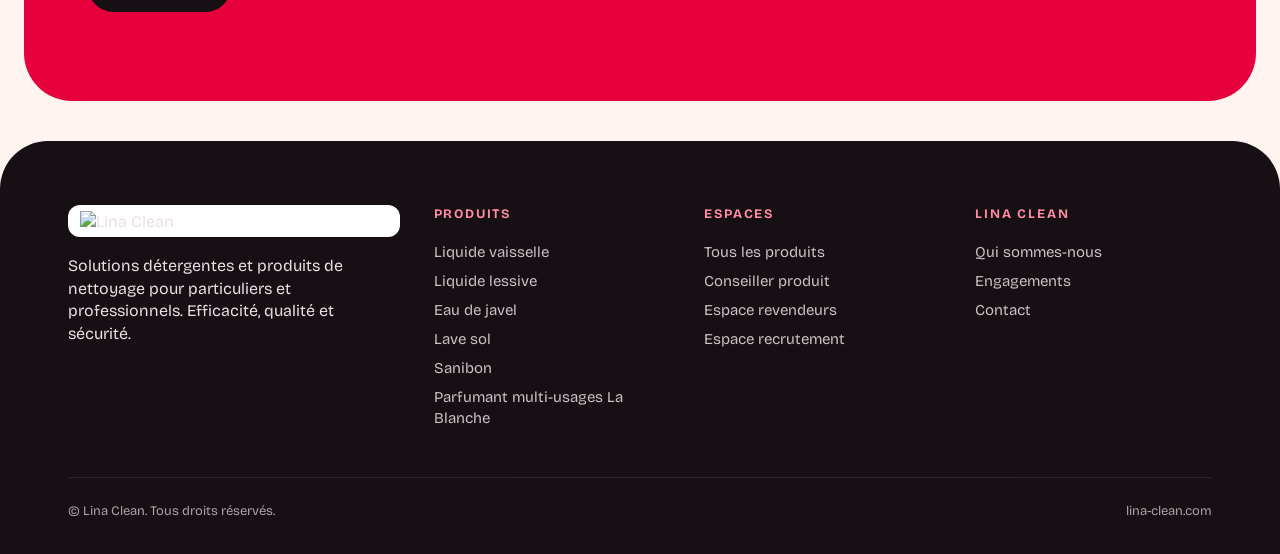
==== commit 0a31b856: "Conseiller interactif, catalogue, traduction arabe complète" ====
--- a/index.html
+++ b/index.html
@@ -1,6 +1,6 @@
 <!DOCTYPE html>
 <html lang="fr"><head><meta charset="utf-8"><meta name="viewport" content="width=device-width, initial-scale=1, viewport-fit=cover"><link rel="preconnect" href="https://fonts.googleapis.com"><link rel="preconnect" href="https://fonts.gstatic.com" crossorigin><link href="https://fonts.googleapis.com/css2?family=Bricolage+Grotesque:opsz,wght@12..96,400;12..96,600;12..96,800&family=Cairo:wght@400;600;800;900&display=swap" rel="stylesheet"><link rel="stylesheet" href="style.css">
-<title>Lina Clean — Le propre, en grand</title>
+<title data-ar="لينا كلين — النظافة في أبهى حلّة">Lina Clean — Le propre, en grand</title>
 <meta name="description" content="Lina Clean : liquide vaisselle, lessive, javel, lave sol, Sanibon. Fiches techniques, espace revendeurs et recrutement.">
 </head><body>
 <div id="hdr"></div>
@@ -11,7 +11,7 @@
  <div class="hrow">
   <p data-ar="غسيل الأواني، الملابس، الأرضيات والحمّامات. حلول تنظيف فعّالة للبيت وللمحترفين.">Vaisselle, linge, sols, sanitaires. Des solutions de nettoyage performantes pour la maison et les pros.</p>
   <div class="ar">اللمسة الأخيرة<br>قبل ما يجو الضياف</div>
-  <a class="pill" href="#gamme" data-ar="اكتشف المنتجات ↓">Voir la gamme ↓</a>
+  <div style="display:flex;gap:10px;flex-wrap:wrap"><a class="pill" href="#gamme" data-ar="اكتشف المنتجات ↓">Voir la gamme ↓</a><a class="pill ghost" href="assistant.html" data-ar="ساعدوني في الاختيار ✨">Trouver mon produit ✨</a></div>
  </div>
  <div class="trio rv">
   <figure><img src="https://lina-clean.com/images/lessive2.jpg" alt="Produits Lina Clean"></figure>
@@ -38,6 +38,7 @@
   <a class="tile rv" style="--bg:var(--lav)" href="produit.html?p=sanibon"><div class="ph"><img src="https://lina-clean.com/images/sanibon.jpg" alt="Sanibon" loading="lazy"><span class="fbadge"><i class="ic"></i><b data-ar="فيش تقني">Fiche technique</b></span></div><div class="meta"><span class="tag" data-ar="حمّامات">Sanitaires</span><h3 data-ar="سانيبون">Sanibon</h3><p data-ar="العناية بالحمّامات والمراحيض.">L'entretien des sanitaires.</p><span class="go" data-ar="الفيش التقني المفصّل">Fiche technique détaillée</span></div></a>
   <a class="tile new rv" href="produit.html?p=blanche"><div><span class="badge" data-ar="جديد · لا بلانش">Nouveau · La Blanche</span><h3 data-ar="معطّر متعدد الاستعمالات برائحة الزهور البيضاء.">Parfumant multi-usages, senteur fleurs blanches.</h3></div><div class="ar">خلي الريحة الزينة<br><b>تكمّل النظافة</b></div><span class="fbadge"><i class="ic"></i><b data-ar="فيش تقني">Fiche technique</b></span></a>
  </div>
+ <div style="text-align:center;margin-top:30px"><a class="pill dark" href="produits.html" data-ar="تصفّحوا كل المنتجات والألوان ←">Voir tous les produits et couleurs →</a></div>
 </div></section>
 
 <section id="conseil" class="conseil"><div class="wrap">
@@ -51,6 +52,7 @@
   <button data-k="blanche" data-ar="🌸 عطر البيت">🌸 Parfumer</button>
  </div>
  <div class="qres" id="qres"></div>
+ <div style="margin-top:8px"><a class="pill dark" href="assistant.html" data-ar="المستشار الكامل: الألوان، الأرضيات، الملابس ←">Lancer le conseiller complet (couleurs, sols, linge) →</a></div>
 </div></section>
 
 <section id="parfums" class="perf"><div class="wrap">
@@ -91,10 +93,10 @@
  <h2 data-ar="نتعرّف <span>عليكم؟</span>">On <span>fait connaissance</span> ?</h2>
  <p class="sub" data-ar="سؤال عن منتجاتنا أو مشروع شراكة وتوزيع؟ راسلونا.">Une question sur nos produits, un projet de partenariat ou de distribution ? Écrivez-nous.</p>
  <form class="f" id="form">
-  <input placeholder="Nom" required><input placeholder="Société">
-  <input type="email" placeholder="Email" required><input type="tel" placeholder="Téléphone">
+  <input placeholder="Nom" data-ar-ph="الاسم" required><input placeholder="Société" data-ar-ph="المؤسسة">
+  <input type="email" placeholder="Email" data-ar-ph="البريد الإلكتروني" required><input type="tel" placeholder="Téléphone" data-ar-ph="الهاتف">
   <select class="full" id="prod"></select>
-  <textarea class="full" placeholder="Votre message"></textarea>
+  <textarea class="full" id="cmsg" placeholder="Votre message" data-ar-ph="رسالتكم"></textarea>
   <button class="pill" type="submit" data-ar="إرسال →">Envoyer →</button>
  </form>
 </div>
@@ -104,15 +106,21 @@
 <script>
 // contact select
 const sel=document.getElementById('prod');
-sel.innerHTML='<option>Information générale</option>'+ORDER.map(k=>'<option value="'+k+'">'+PRODUCTS[k].name+'</option>').join('')+'<option value="dist">Partenariat / distribution</option>';
+sel.innerHTML=opt('Information générale','معلومات عامة')+ORDER.map(k=>opt(PRODUCTS[k].name,PRODUCTS[k].ar,'value="'+k+'"')).join('')+opt('Partenariat / distribution','شراكة / توزيع','value="dist"');
 const q=new URLSearchParams(location.search).get('p');if(q&&[...sel.options].some(o=>o.value===q))sel.value=q;
 document.getElementById('form').onsubmit=e=>{e.preventDefault();okForm(e.target,'Merci, message envoyé !','شكرا، تم إرسال رسالتكم!')};
 // conseiller
 const qres=document.getElementById('qres');
-function showQ(k){const p=PRODUCTS[k];const ar=App.get()==='ar';
- qres.innerHTML='<div class="qcard"><img src="'+p.img+'" alt=""><div><span class="tag" style="background:'+p.bg+'">'+(ar?p.tagAr:p.tag)+'</span><h3>'+(ar?p.ar:p.name)+'</h3><p>'+(ar?p.shortAr:p.short)+'</p><a class="pill" href="produit.html?p='+k+'">'+(ar?'الفيش التقني المفصّل ←':'Voir la fiche technique →')+'</a></div></div>'}
+var showQ=function(k){const p=PRODUCTS[k];const ar=App.get()==='ar';
+ qres.innerHTML='<div class="qcard"><img src="'+p.img+'" alt=""><div><span class="tag" style="background:'+p.bg+'">'+(ar?p.tagAr:p.tag)+'</span><h3>'+(ar?p.ar:p.name)+'</h3><p>'+(ar?p.shortAr:p.short)+'</p><a class="pill" href="produit.html?p='+k+'">'+(ar?'الفيش التقني المفصّل ←':'Voir la fiche technique →')+'</a></div></div>'};
 document.querySelectorAll('#qchips button').forEach(b=>b.onclick=()=>{document.querySelectorAll('#qchips button').forEach(x=>x.classList.remove('on'));b.classList.add('on');showQ(b.dataset.k)});
 qres.innerHTML='<p style="font-size:18px;opacity:.7" data-ar="اختاروا ما تريدون تنظيفه وسنقترح عليكم المنتج المناسب 👆">Choisissez ce que vous voulez nettoyer, on vous recommande le bon produit 👆</p>';
+const S=new URLSearchParams(location.search).get('sel');
+if(S){const names=S.split(',').map(x=>{const [k,v]=x.split(':');const p=PRODUCTS[k];if(!p)return null;return '- '+p.name+(v!==undefined&&p.variants&&p.variants[v]?' ('+p.variants[v].n+')':'')}).filter(Boolean);
+ if(names.length)document.getElementById('cmsg').value='Bonjour, je souhaite un tarif pour :\n'+names.join('\n');}
+let lastQ=null;
+const _sq=showQ;showQ=k=>{lastQ=k;_sq(k)};
+document.addEventListener('langchange',()=>{if(lastQ)showQ(lastQ);else{qres.innerHTML='<p style="font-size:18px;opacity:.7">'+L('Choisissez ce que vous voulez nettoyer, on vous recommande le bon produit 👆','اختاروا ما تريدون تنظيفه وسنقترح عليكم المنتج المناسب 👆')+'</p>'}});
 App.refresh();
 </script>
 </body></html>
--- a/style.css
+++ b/style.css
@@ -26,10 +26,10 @@
 .totop.show{opacity:1;pointer-events:auto}.totop:hover{background:var(--red)}
 
 /* header */
-header.top{position:fixed;top:12px;left:50%;transform:translateX(-50%);z-index:60;width:min(1000px,calc(100% - 24px));display:flex;align-items:center;justify-content:space-between;gap:12px;padding:9px 10px 9px 22px;background:rgba(255,255,255,.9);backdrop-filter:blur(14px);-webkit-backdrop-filter:blur(14px);border-radius:999px;box-shadow:0 10px 40px -14px rgba(230,0,60,.35)}
+header.top{position:fixed;top:12px;left:50%;transform:translateX(-50%);z-index:60;width:min(1120px,calc(100% - 24px));display:flex;align-items:center;justify-content:space-between;gap:12px;padding:9px 10px 9px 22px;background:rgba(255,255,255,.9);backdrop-filter:blur(14px);-webkit-backdrop-filter:blur(14px);border-radius:999px;box-shadow:0 10px 40px -14px rgba(230,0,60,.35)}
 html[dir=rtl] header.top{padding:9px 22px 9px 10px}
 header.top .logo img{height:28px}
-header.top nav{display:flex;gap:24px;font-size:14px;font-weight:600}
+header.top nav{display:flex;gap:20px;font-size:14px;font-weight:600}
 header.top nav a{position:relative;padding:4px 0}
 header.top nav a::after{content:"";position:absolute;left:0;right:0;bottom:-2px;height:2px;background:var(--red);transform:scaleX(0);transition:.3s;transform-origin:left}
 header.top nav a:hover::after,header.top nav a.act::after{transform:scaleX(1)}
@@ -347,3 +347,98 @@
  .pimg img{transform:none;box-shadow:none;max-width:300px}.stamp{display:none}
  section{padding-block:14px}.pcta{display:none}
 }
+
+/* ===== assistant ===== */
+.ahero{position:relative;padding:140px 0 26px;overflow:hidden}
+.ahero .wrap{position:relative;z-index:1}
+.ahero h1{font-size:clamp(42px,8vw,118px);line-height:.9;letter-spacing:-.045em}
+.ahero h1 em{font-style:normal;color:var(--red)}
+.ahero .lead{margin-top:20px;font-size:clamp(17px,2vw,21px);max-width:560px}
+.wiz{background:#fff;border-radius:44px;padding:clamp(20px,4vw,48px);min-height:520px;position:relative;box-shadow:0 40px 80px -50px rgba(22,15,20,.45);overflow:hidden}
+.wtop{display:flex;align-items:center;gap:16px;margin-bottom:28px}
+.wback{width:46px;height:46px;border-radius:50%;border:2px solid var(--ink);background:transparent;font-size:20px;cursor:pointer;transition:.25s;flex:none}
+.wback:hover:not(:disabled){background:var(--ink);color:#fff}
+.wback:disabled{opacity:.25;cursor:default}
+html[dir=rtl] .wback{transform:scaleX(-1)}
+.wbar{flex:1;height:10px;background:var(--cream);border-radius:99px;overflow:hidden}
+.wbar i{display:block;height:100%;width:0;background:linear-gradient(90deg,var(--red),#ff6b8a);border-radius:99px;transition:width .6s cubic-bezier(.2,.8,.2,1)}
+.wcount{font-weight:700;font-size:14px;opacity:.6;min-width:54px;text-align:end}
+.wq{font-size:clamp(30px,5vw,62px);letter-spacing:-.04em;line-height:1;font-weight:800;margin-bottom:10px}
+.wsub{opacity:.7;margin-bottom:26px;font-size:17px;max-width:560px}
+.opts{display:grid;grid-template-columns:repeat(auto-fill,minmax(180px,1fr));gap:12px}
+.opt{border:2px solid var(--ink);border-radius:28px;background:var(--cream);padding:22px 20px;text-align:start;cursor:pointer;display:flex;flex-direction:column;gap:14px;font-size:19px;font-weight:700;transition:.35s cubic-bezier(.2,.8,.2,1);min-height:150px;justify-content:space-between;color:var(--ink);line-height:1.15}
+.opt:hover{transform:translateY(-7px) rotate(-.7deg);background:var(--sun);box-shadow:0 22px 30px -22px rgba(22,15,20,.6)}
+.opt .em{font-size:46px;line-height:1}
+.opt small{font-weight:500;opacity:.65;font-size:13px;display:block;margin-top:4px}
+.opt .dot{width:70px;height:70px;border-radius:50%;border:2px solid rgba(22,15,20,.25);box-shadow:inset 0 -8px 16px rgba(0,0,0,.08)}
+.opt.sw:hover .dot{transform:scale(1.1) rotate(8deg)}
+.opt .dot{transition:.4s}
+.slide-in{animation:slin .55s cubic-bezier(.2,.8,.2,1)}
+@keyframes slin{from{opacity:0;transform:translateX(50px)}to{opacity:1;transform:none}}
+html[dir=rtl] .slide-in{animation-name:slinr}
+@keyframes slinr{from{opacity:0;transform:translateX(-50px)}to{opacity:1;transform:none}}
+.res{display:grid;grid-template-columns:.9fr 1.1fr;gap:clamp(20px,4vw,50px);align-items:center}
+.rstage{position:relative;border-radius:36px;background:var(--rbg);min-height:470px;display:grid;place-items:center;overflow:hidden;transition:background .6s}
+.rstage .bubbles{z-index:0}
+.rstage svg.bt{position:relative;z-index:1;height:min(410px,64vw);filter:drop-shadow(0 30px 22px rgba(22,15,20,.28));animation:flo 5s ease-in-out infinite}
+@keyframes flo{50%{transform:translateY(-14px) rotate(1.6deg)}}
+.bt *{transition:fill .5s}
+.rthumb{position:absolute;z-index:2;bottom:16px;inset-inline-start:16px;width:110px;height:110px;border-radius:24px;object-fit:cover;border:4px solid #fff;box-shadow:0 14px 26px -12px rgba(0,0,0,.5);transform:rotate(-5deg)}
+.rmatch{position:absolute;z-index:2;top:16px;inset-inline-end:16px;background:var(--ink);color:#fff;border-radius:999px;padding:8px 16px;font-size:13px;font-weight:700}
+.rinfo .rtag{display:inline-block;background:var(--red);color:#fff;border-radius:999px;padding:6px 16px;font-size:13px;font-weight:700}
+.rinfo h3{font-size:clamp(32px,4.6vw,62px);letter-spacing:-.04em;line-height:.95;margin:14px 0 6px}
+.rinfo .rs{font-size:18px;opacity:.75;margin-bottom:16px}
+.why{display:flex;flex-wrap:wrap;gap:8px;margin:14px 0}
+.why span{background:var(--cream);border-radius:999px;padding:7px 14px;font-size:14px;font-weight:600;display:inline-flex;align-items:center;gap:8px}
+.why .sd{width:14px;height:14px;border-radius:50%;border:1.5px solid rgba(22,15,20,.3)}
+.rtips{list-style:none;margin:14px 0 6px;display:grid;gap:10px}
+.rtips li{display:flex;gap:12px;align-items:flex-start;font-size:16.5px;line-height:1.4}
+.rtips li svg{flex:none;background:var(--red);color:#fff;border-radius:50%;padding:4px;width:24px;height:24px;margin-top:1px}
+.rnote{font-size:13px;opacity:.6;margin-top:10px}
+.rvar{margin:18px 0 4px}.rvar small{font-weight:700;font-size:13px;letter-spacing:.1em;text-transform:uppercase;opacity:.65;display:block;margin-bottom:8px}
+.racts{display:flex;flex-wrap:wrap;gap:10px;margin-top:22px}
+.related{margin-top:30px;display:grid;grid-template-columns:repeat(auto-fit,minmax(220px,1fr));gap:12px}
+.related a{display:flex;gap:14px;align-items:center;background:var(--bg);border-radius:24px;padding:12px;transition:.3s}
+.related a:hover{transform:translateY(-5px)}
+.related img{width:74px;height:74px;border-radius:18px;object-fit:cover}
+.related b{font-size:17px;line-height:1.1;letter-spacing:-.02em;display:block}.related small{font-weight:600;color:var(--red)}
+.mysel{margin-top:16px;background:var(--ink);color:#fff;border-radius:36px;padding:clamp(22px,3vw,36px)}
+.mysel h3{font-size:clamp(24px,3vw,36px);letter-spacing:-.03em}
+.mysel ul{list-style:none;margin:16px 0}
+.mysel li{display:flex;align-items:center;gap:14px;padding:12px 0;border-bottom:1px dashed #ffffff30}
+.mysel li .sd{width:26px;height:26px;border-radius:50%;flex:none;border:2px solid #ffffff66}
+.mysel li span{flex:1;font-weight:600}
+.mysel li button{background:transparent;border:0;color:#ff8aa3;font-size:22px;cursor:pointer}
+.mysel .empty{opacity:.55;border:0}
+.mysel .acts{display:flex;gap:10px;flex-wrap:wrap}
+
+/* ===== catalogue ===== */
+.ctools{display:flex;flex-wrap:wrap;gap:12px;align-items:center;margin-top:34px}
+.search{flex:1;min-width:230px;position:relative}
+.search svg{position:absolute;top:50%;inset-inline-start:20px;transform:translateY(-50%);font-size:20px;opacity:.6}
+.search input{width:100%;padding:16px 22px 16px 52px;border-radius:999px;border:2px solid var(--ink);background:#fff;font-size:16px;outline:none}
+html[dir=rtl] .search input{padding:16px 52px 16px 22px}
+.search input:focus{border-color:var(--red)}
+.seg{display:inline-flex;background:#fff;border-radius:99px;padding:5px;border:2px solid var(--ink)}
+.seg button{border:0;background:transparent;padding:10px 20px;border-radius:99px;font-weight:700;cursor:pointer;font-size:15px}
+.seg button.on{background:var(--ink);color:#fff}
+.cchips{display:flex;flex-wrap:wrap;gap:8px;margin-top:18px}
+.cchips button{cursor:pointer}
+.ccount{margin-top:26px;font-weight:700;opacity:.65}
+.cgrid{display:grid;grid-template-columns:repeat(auto-fill,minmax(280px,1fr));gap:16px;margin-top:16px}
+.cgrid .tile,.cgrid .tile:nth-child(-n+2){grid-column:auto}
+.cgrid .tile .ph,.cgrid .tile:nth-child(-n+2) .ph{aspect-ratio:4/3}
+.tile .cdots{display:flex;gap:6px;margin-top:2px}
+.tile .cdots i{width:18px;height:18px;border-radius:50%;background:var(--c);border:1.5px solid rgba(22,15,20,.25)}
+.vcard{background:var(--bg);border-radius:30px;padding:22px 16px 22px;display:flex;flex-direction:column;align-items:center;gap:6px;text-align:center;transition:.4s cubic-bezier(.2,.8,.2,1);position:relative;overflow:hidden}
+.vcard:hover{transform:translateY(-8px) rotate(-.6deg)}
+.vcard svg.bt{height:220px;filter:drop-shadow(0 18px 14px rgba(22,15,20,.25));transition:transform .5s}
+.vcard:hover svg.bt{transform:scale(1.06) rotate(3deg)}
+.vcard b{font-size:22px;letter-spacing:-.02em;line-height:1.05;margin-top:8px}
+.vcard small{font-weight:600;opacity:.7}
+.vcard .go{justify-content:center;padding-top:8px}
+.empty-c{grid-column:1/-1;text-align:center;padding:50px;font-size:20px;opacity:.6}
+.pbot{position:absolute;bottom:-18px;inset-inline-end:-8px;height:50%;z-index:2;pointer-events:none}
+.pbot svg{height:100%;filter:drop-shadow(0 18px 14px rgba(22,15,20,.3));transform:rotate(-6deg)}
+@media(max-width:900px){.res{grid-template-columns:1fr}.rstage{min-height:380px}.pbot{height:40%}}
+@media print{.pbot{display:none}}
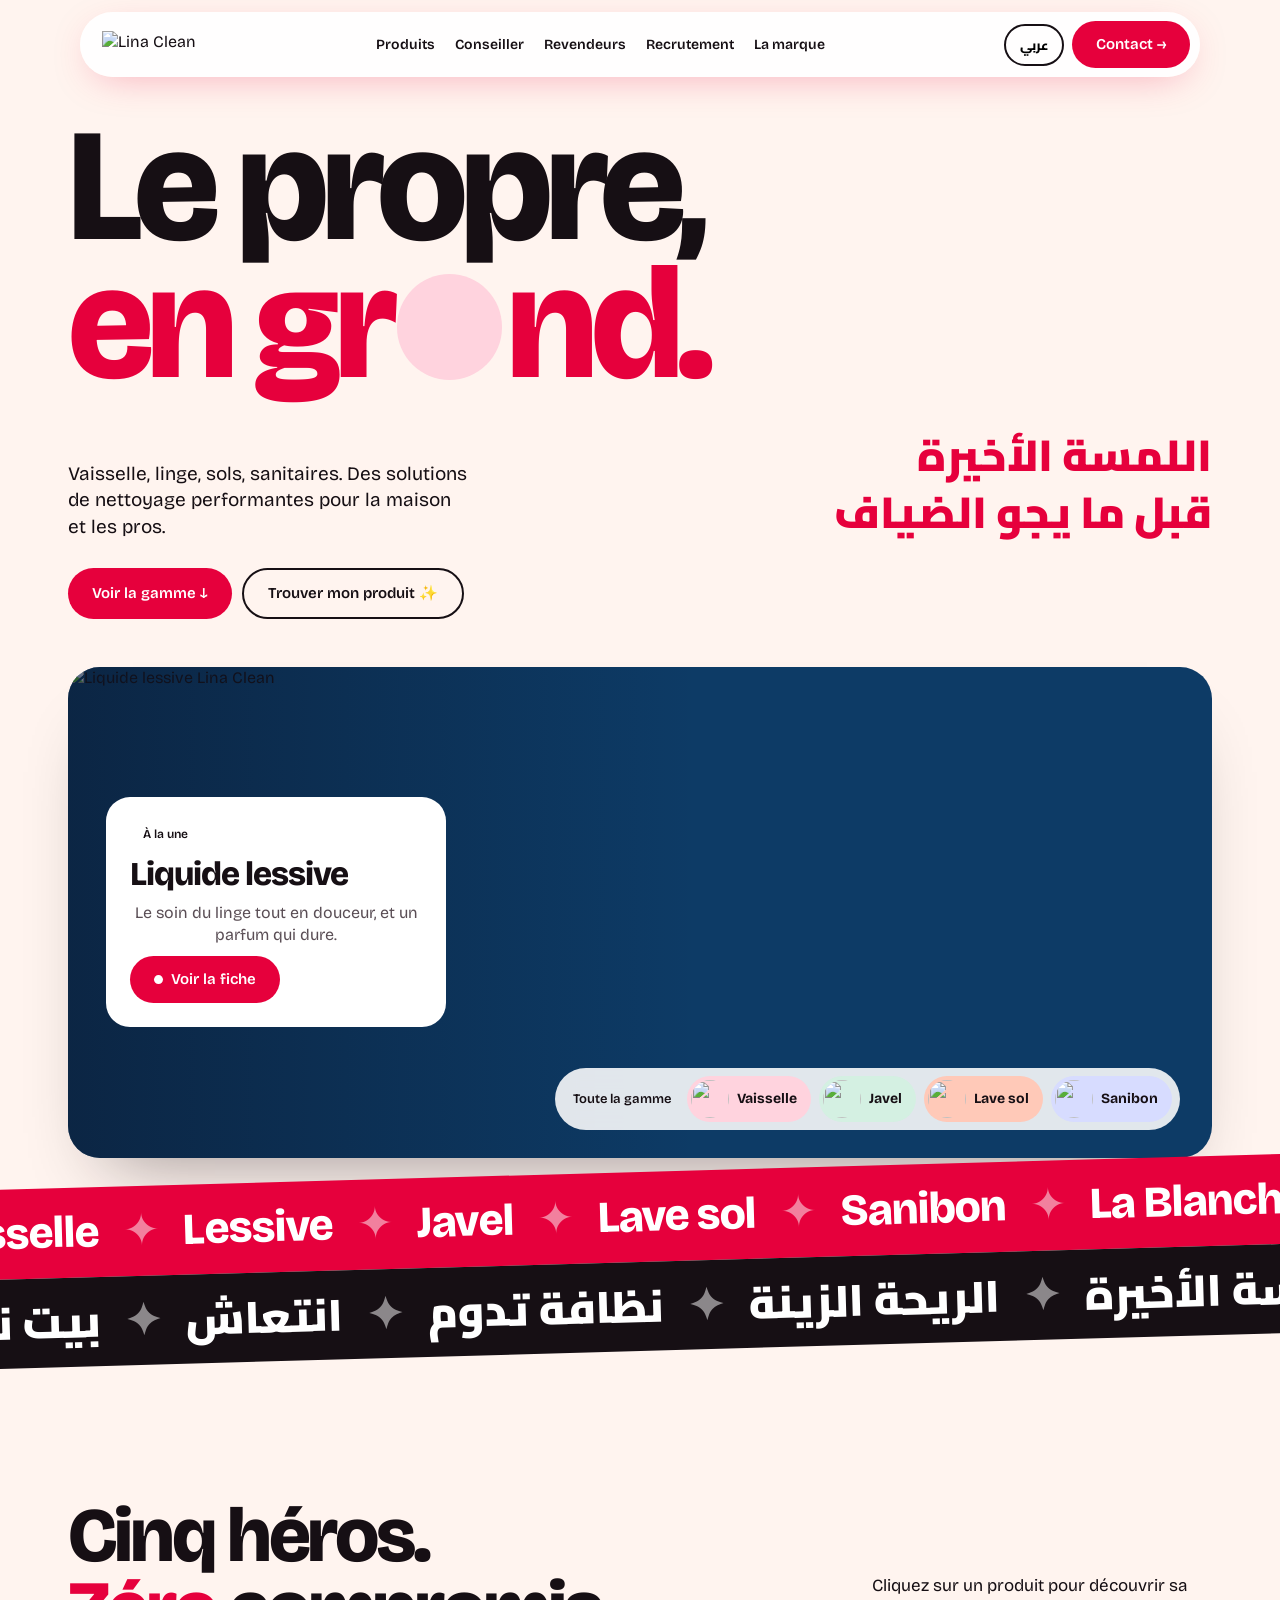
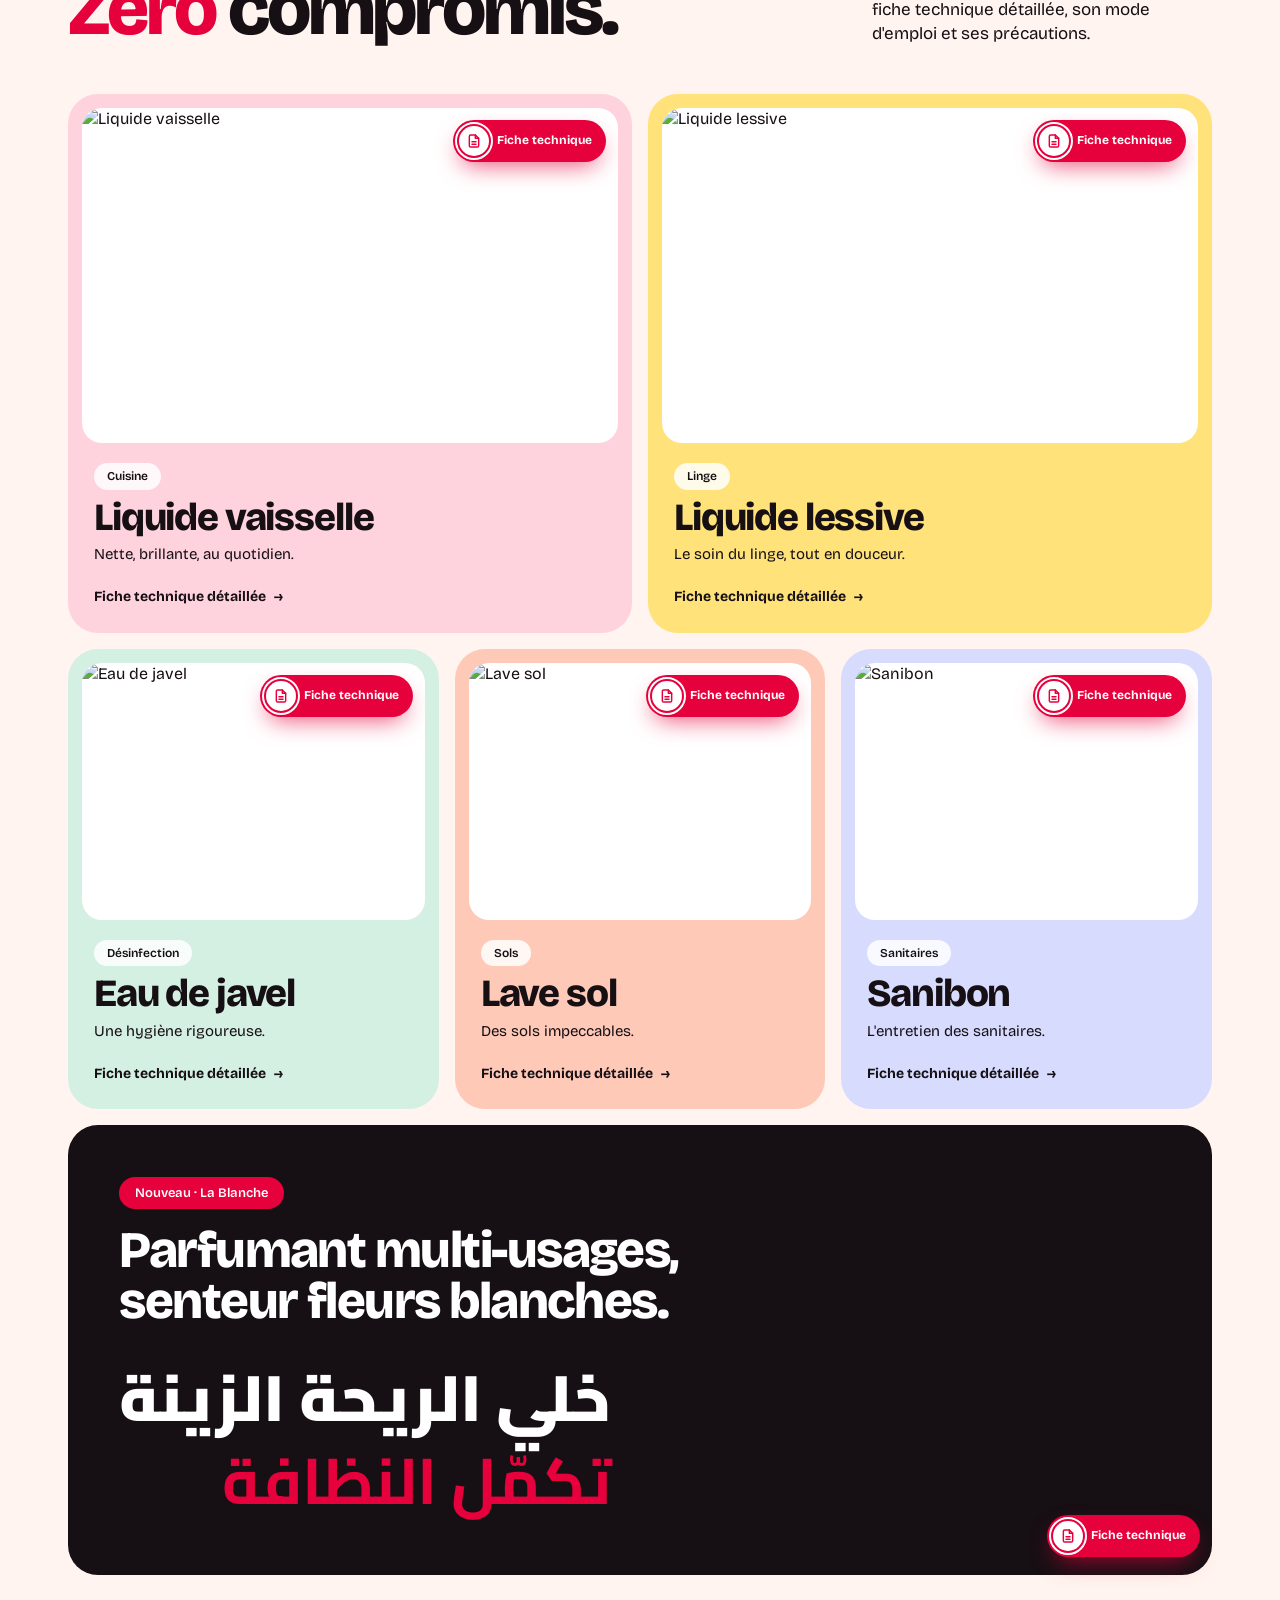
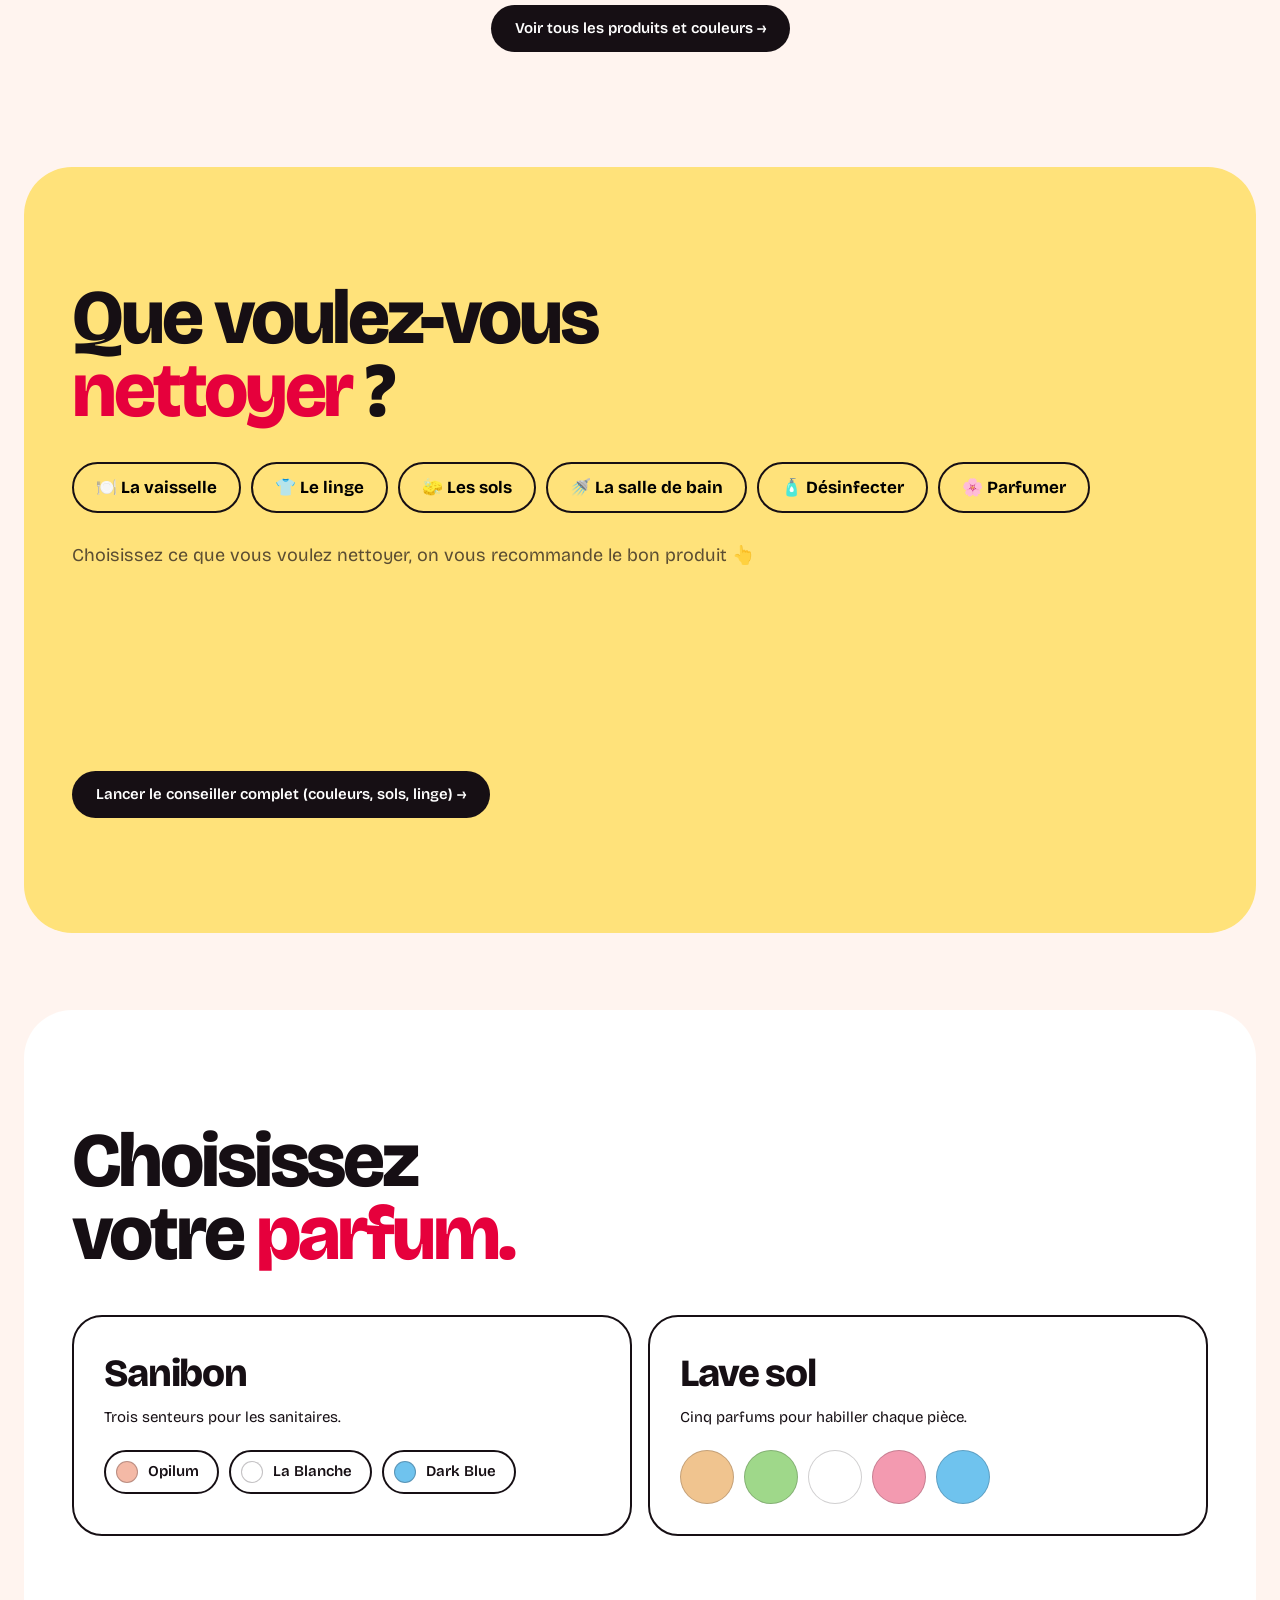
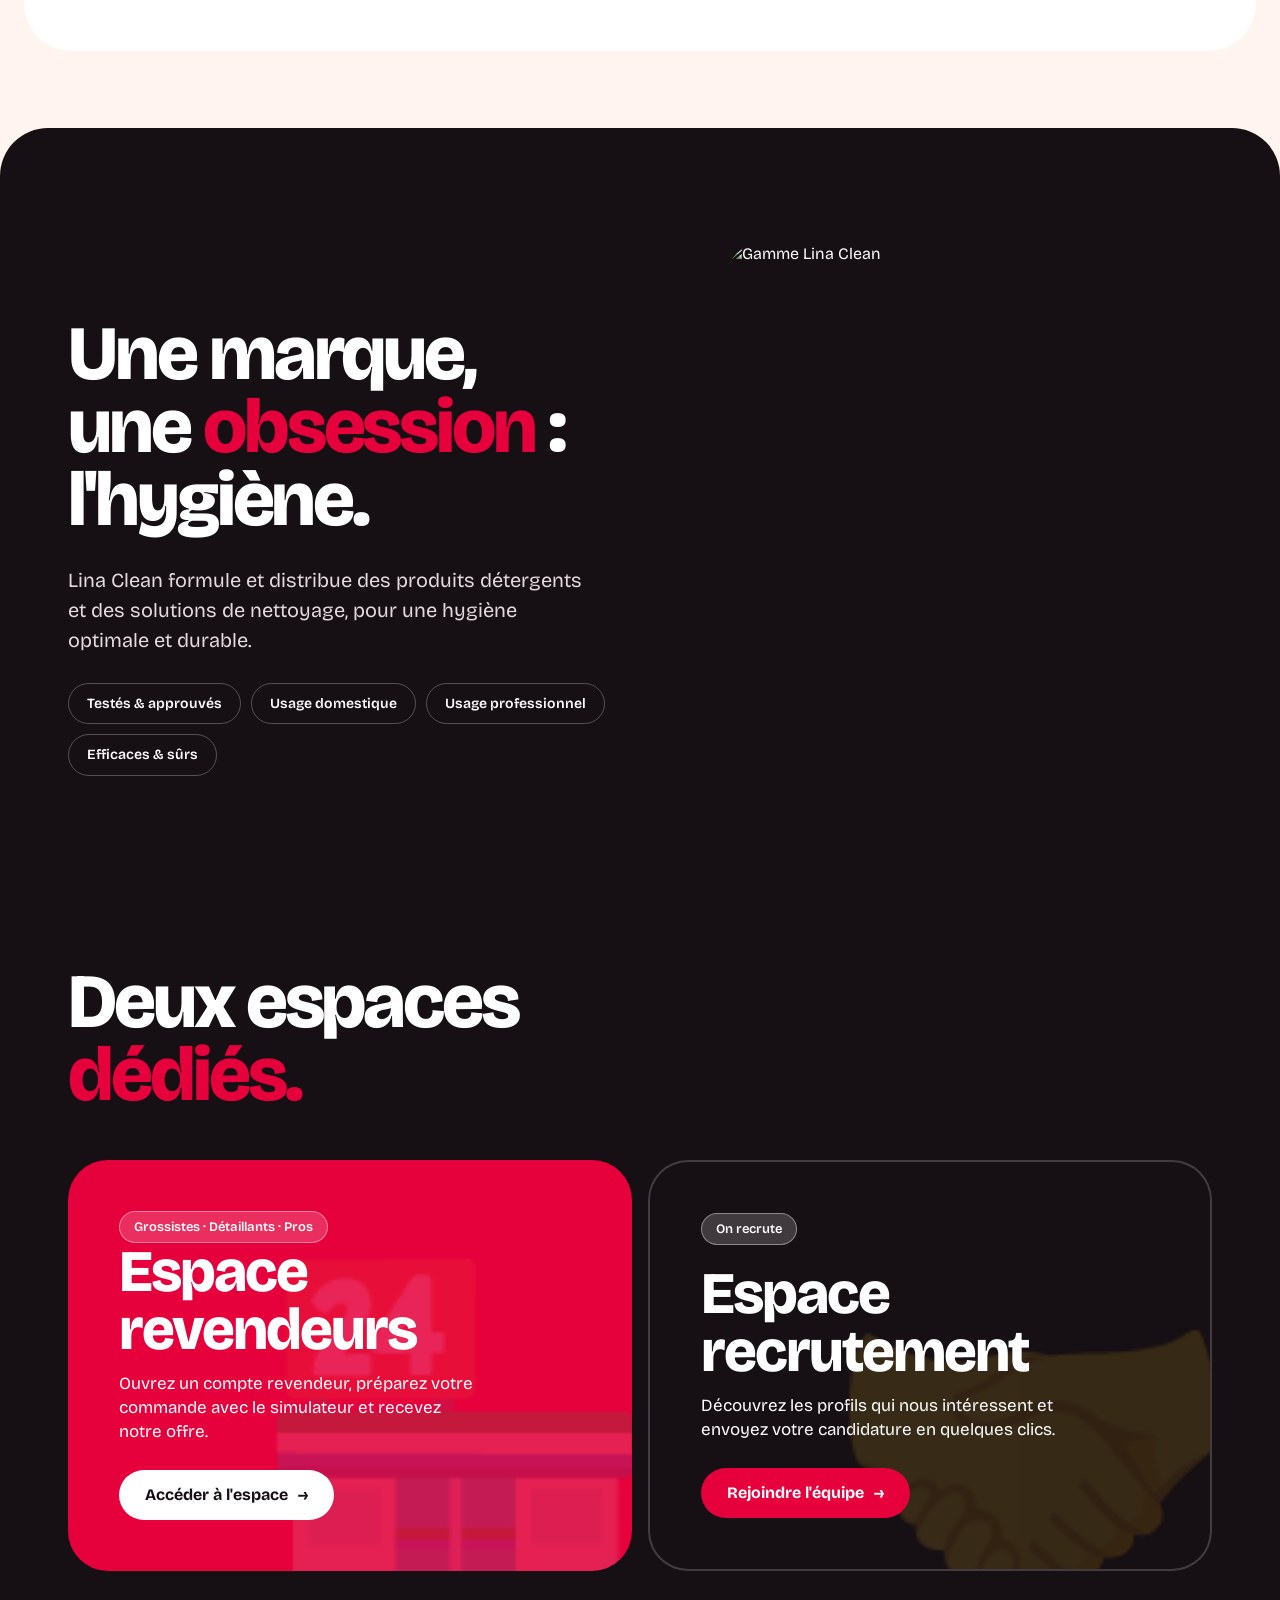
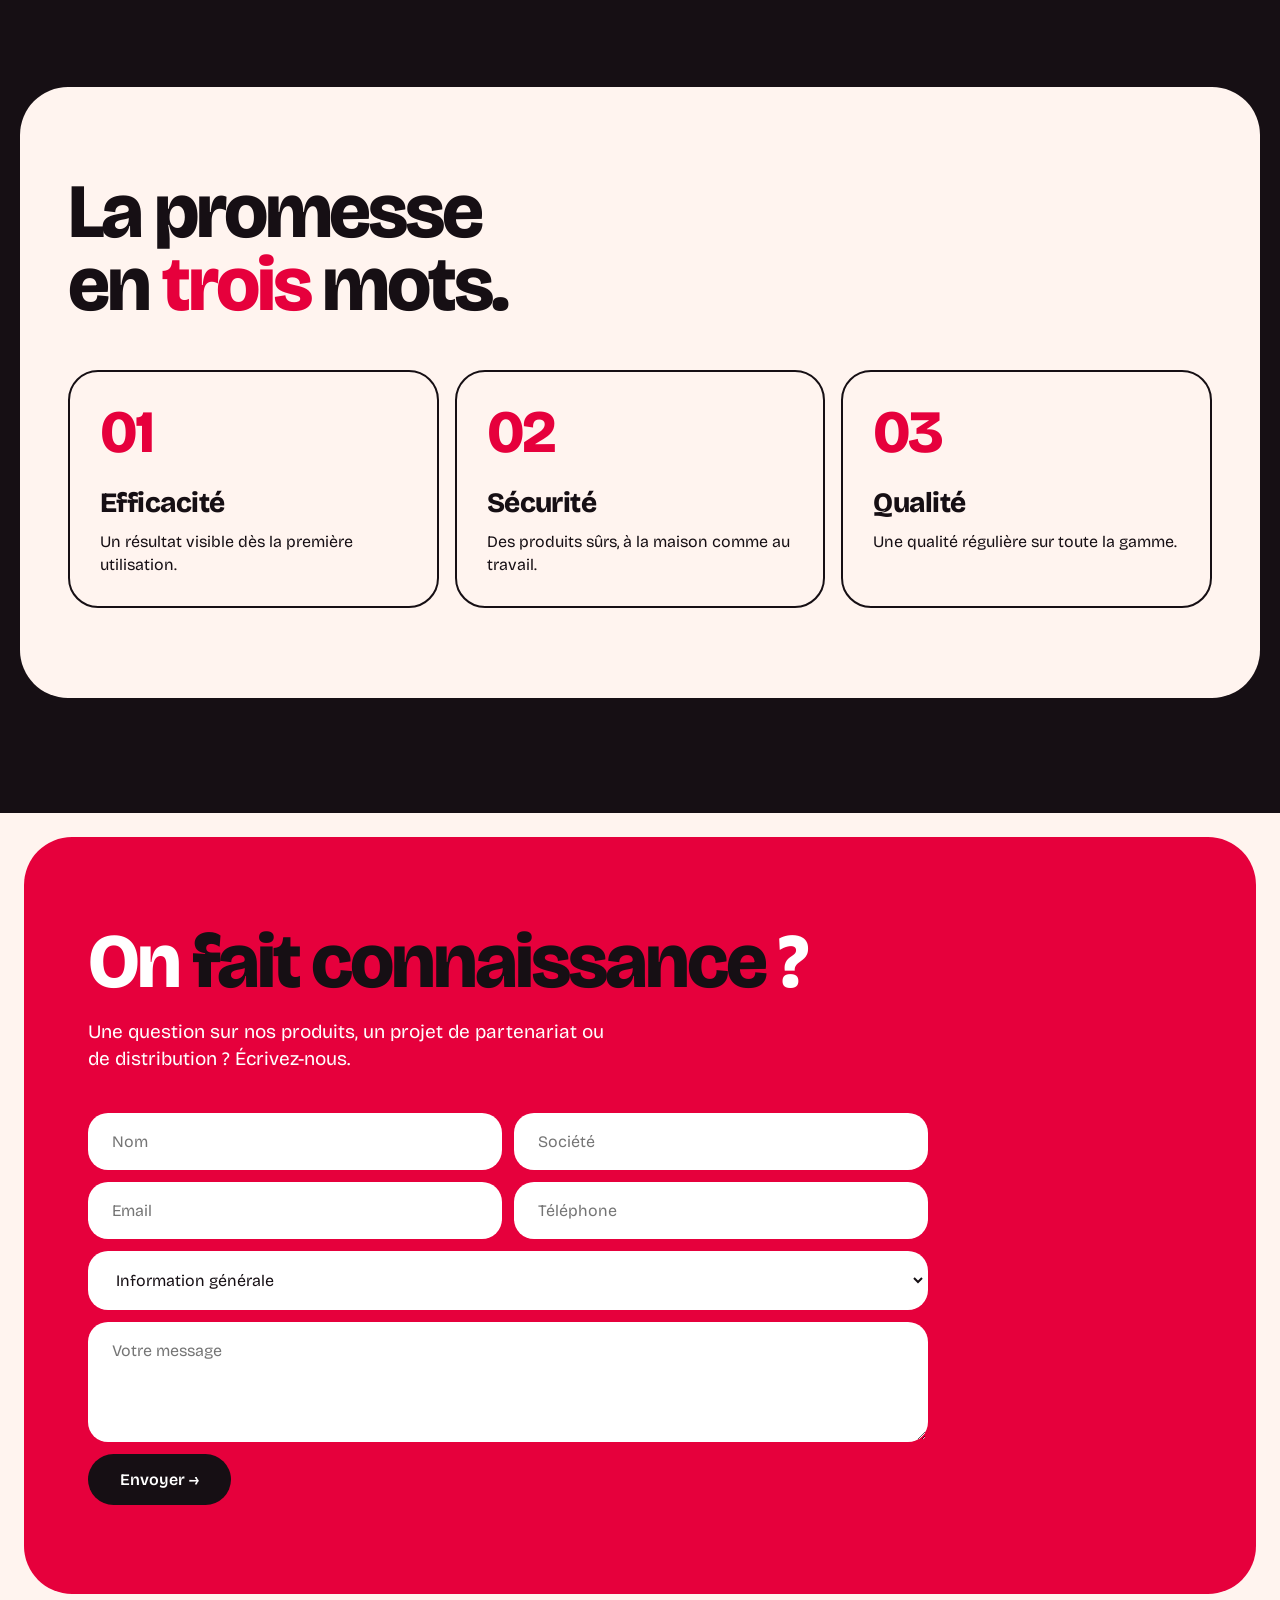
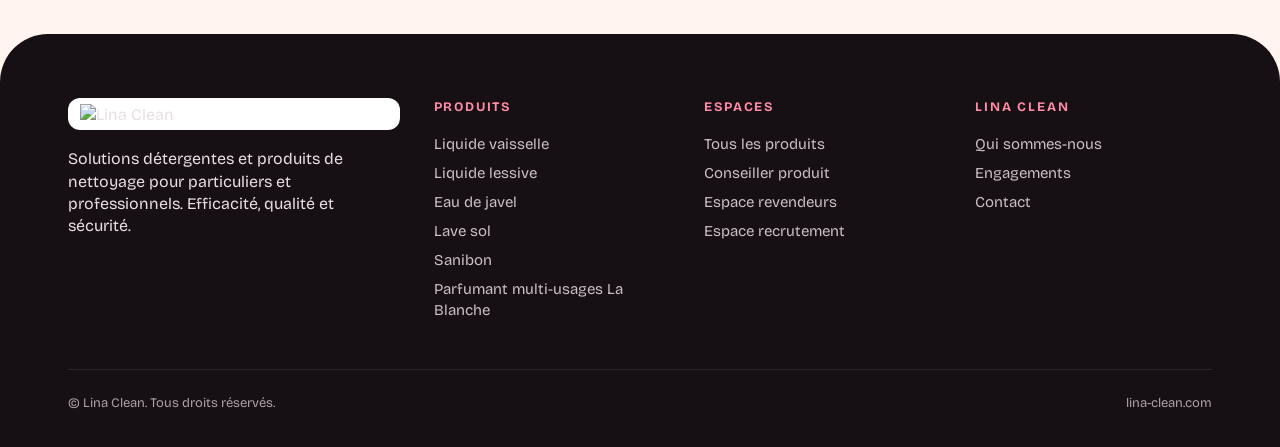
==== commit 4a41549d: "Accueil : vitrine à la place du trio de photos" ====
--- a/index.html
+++ b/index.html
@@ -13,10 +13,15 @@
   <div class="ar">اللمسة الأخيرة<br>قبل ما يجو الضياف</div>
   <div style="display:flex;gap:10px;flex-wrap:wrap"><a class="pill" href="#gamme" data-ar="اكتشف المنتجات ↓">Voir la gamme ↓</a><a class="pill ghost" href="assistant.html" data-ar="ساعدوني في الاختيار ✨">Trouver mon produit ✨</a></div>
  </div>
- <div class="trio rv">
-  <figure><img src="https://lina-clean.com/images/lessive2.jpg" alt="Produits Lina Clean"></figure>
-  <figure><img src="https://lina-clean.com/images/lessive.jpg" alt="Liquide lessive Lina Clean"></figure>
-  <figure><img src="https://lina-clean.com/images/sanibon.jpg" alt="Sanibon"></figure>
+ <div class="vitrine rv">
+  <img class="vbg" src="https://lina-clean.com/images/lessive.jpg" alt="Liquide lessive Lina Clean">
+  <div class="vcard"><span class="tag" data-ar="في الواجهة">À la une</span><h3 data-ar="سائل غسيل الملابس">Liquide lessive</h3><p data-ar="عناية بالملابس بكل لطف، وريحة تدوم.">Le soin du linge tout en douceur, et un parfum qui dure.</p>
+   <a class="pill" href="produit.html?p=lessive"><span class="pdot"></span><span data-ar="اكتشف الفيش">Voir la fiche</span></a></div>
+  <div class="vchips"><span class="vl" data-ar="باقي التشكيلة">Toute la gamme</span>
+   <a href="produit.html?p=vaisselle" style="--bg:var(--pink)"><img src="https://lina-clean.com/images/liquide_vaisselle.jpg" alt=""><b data-ar="الأواني">Vaisselle</b></a>
+   <a href="produit.html?p=javel" style="--bg:var(--mint)"><img src="https://lina-clean.com/images/javel.jpg" alt=""><b data-ar="جافيل">Javel</b></a>
+   <a href="produit.html?p=lavesol" style="--bg:var(--peach)"><img src="https://lina-clean.com/images/lave_sol.jpg" alt=""><b data-ar="الأرضيات">Lave sol</b></a>
+   <a href="produit.html?p=sanibon" style="--bg:var(--lav)"><img src="https://lina-clean.com/images/sanibon.jpg" alt=""><b>Sanibon</b></a></div>
  </div>
 </div></section>
 
--- a/style.css
+++ b/style.css
@@ -442,3 +442,24 @@
 .pbot svg{height:100%;filter:drop-shadow(0 18px 14px rgba(22,15,20,.3));transform:rotate(-6deg)}
 @media(max-width:900px){.res{grid-template-columns:1fr}.rstage{min-height:380px}.pbot{height:40%}}
 @media print{.pbot{display:none}}
+
+/* vitrine (remplace le trio) */
+.vitrine{position:relative;margin-top:48px;border-radius:32px;overflow:hidden;aspect-ratio:21/9;min-height:420px;box-shadow:0 40px 70px -40px rgba(22,15,20,.45);background:#0d3b66}
+.vitrine .vbg{position:absolute;inset:0;width:100%;height:100%;object-fit:cover;transition:transform 6s ease}
+.vitrine:hover .vbg{transform:scale(1.04)}
+.vitrine::after{content:"";position:absolute;inset:0;background:linear-gradient(90deg,rgba(10,20,40,.55),transparent 55%)}
+.vcard{position:absolute;z-index:2;left:clamp(16px,3vw,40px);top:50%;transform:translateY(-50%);background:#fff;border-radius:24px;padding:24px;max-width:340px;display:flex;flex-direction:column;gap:10px;align-items:flex-start}
+.vcard h3{font-size:clamp(26px,2.6vw,36px);line-height:1;letter-spacing:-.03em}
+.vcard p{color:#5a4e55}
+.pdot{width:9px;height:9px;border-radius:50%;background:#fff;box-shadow:0 0 0 0 rgba(255,255,255,.7);animation:pdl 1.8s infinite}
+@keyframes pdl{70%{box-shadow:0 0 0 9px rgba(255,255,255,0)}100%{box-shadow:0 0 0 0 rgba(255,255,255,0)}}
+.vchips{position:absolute;z-index:2;right:clamp(16px,3vw,32px);bottom:clamp(16px,3vw,28px);display:flex;gap:8px;align-items:center;background:rgba(255,255,255,.88);backdrop-filter:blur(10px);-webkit-backdrop-filter:blur(10px);padding:8px;border-radius:999px}
+.vchips .vl{font-size:13px;font-weight:600;padding:0 8px 0 10px;white-space:nowrap}
+.vchips a{display:flex;align-items:center;gap:8px;background:var(--bg);border-radius:999px;padding:4px 14px 4px 4px;font-weight:600;font-size:14px;transition:.25s}
+.vchips a:hover{transform:translateY(-3px)}
+.vchips img{width:38px;height:38px;border-radius:50%;object-fit:cover}
+@media(max-width:900px){.vitrine{aspect-ratio:auto;min-height:0;display:flex;flex-direction:column;background:#fff}.vitrine .vbg{position:relative;height:300px}.vitrine::after{display:none}
+ .vcard{position:relative;transform:none;top:auto;left:auto;max-width:none;border-radius:0}
+ .vchips{position:relative;right:auto;bottom:auto;border-radius:0;background:#fff;overflow-x:auto;padding:0 16px 20px;flex-wrap:nowrap}.vchips .vl{display:none}.vchips a{flex:none}}
+html[dir=rtl] .vcard{left:auto;right:clamp(16px,3vw,40px)}html[dir=rtl] .vchips{right:auto;left:clamp(16px,3vw,32px)}
+html[dir=rtl] .vitrine::after{background:linear-gradient(270deg,rgba(10,20,40,.55),transparent 55%)}
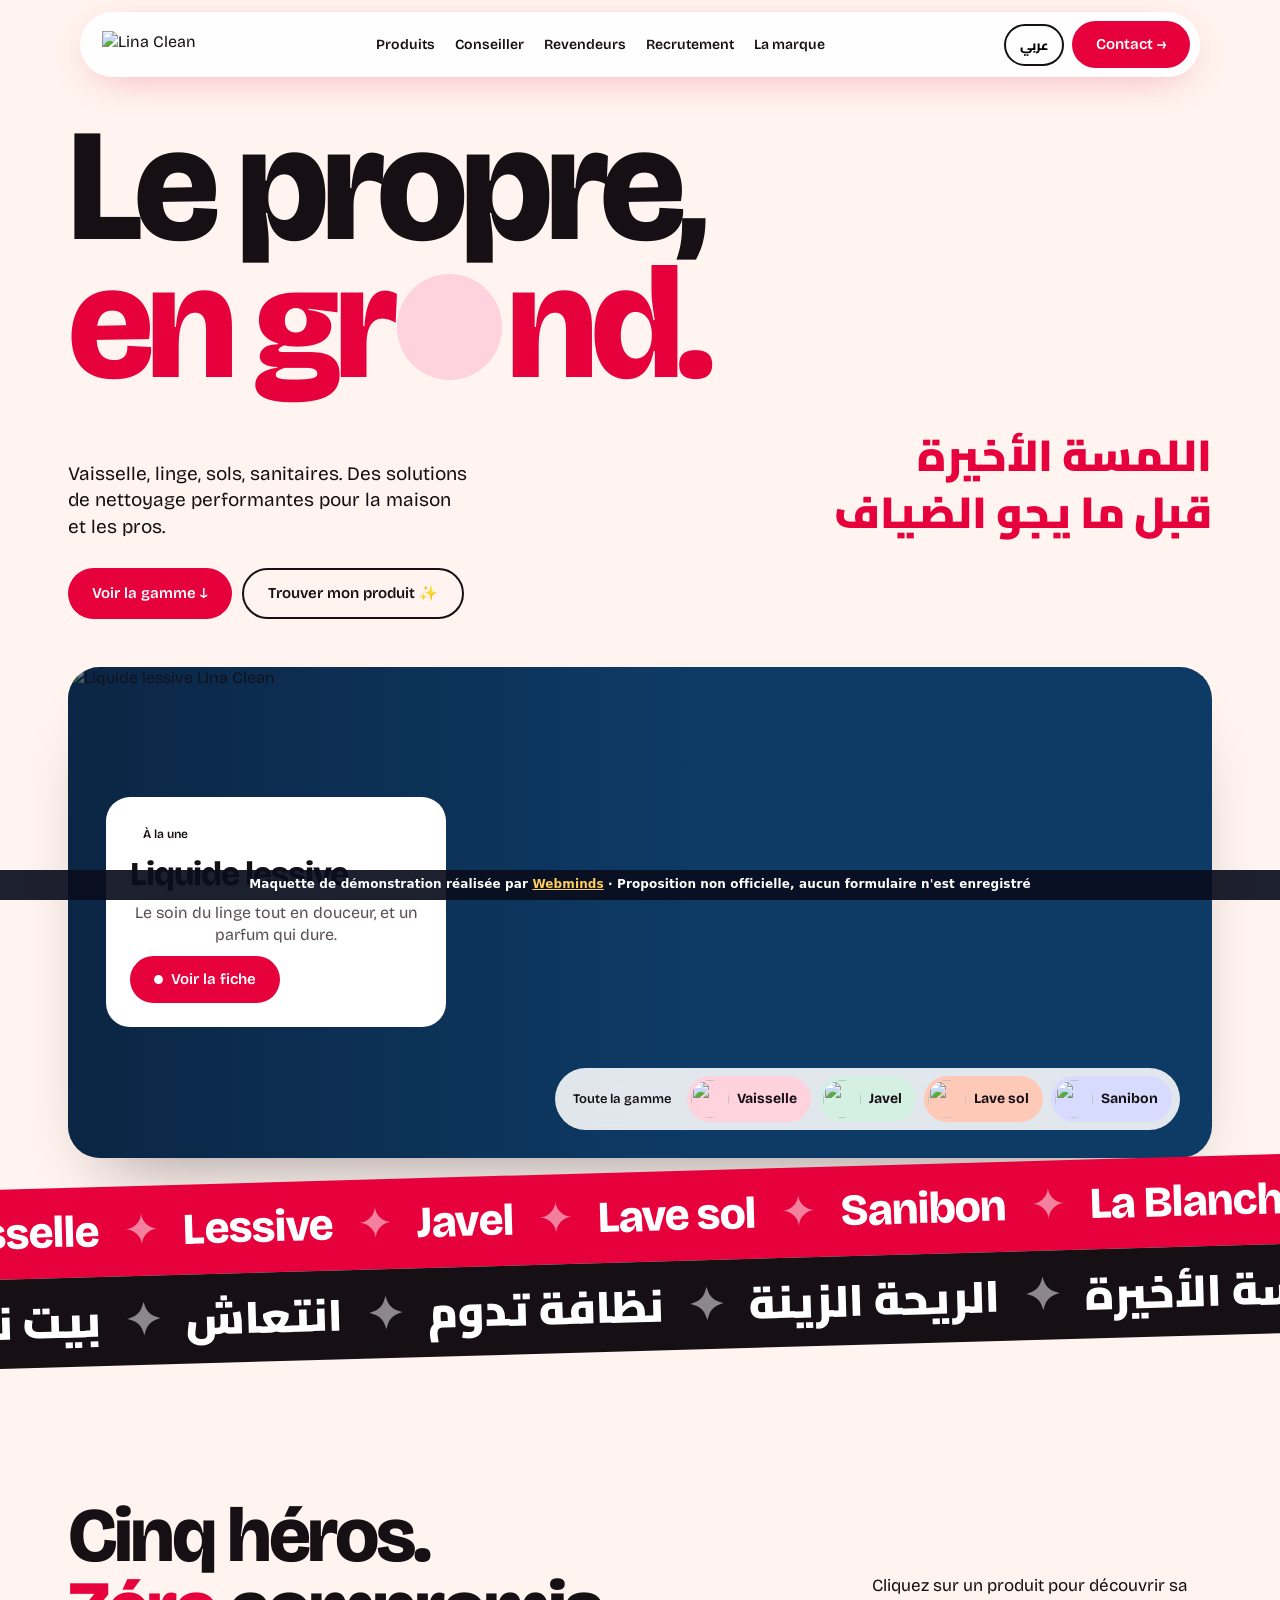
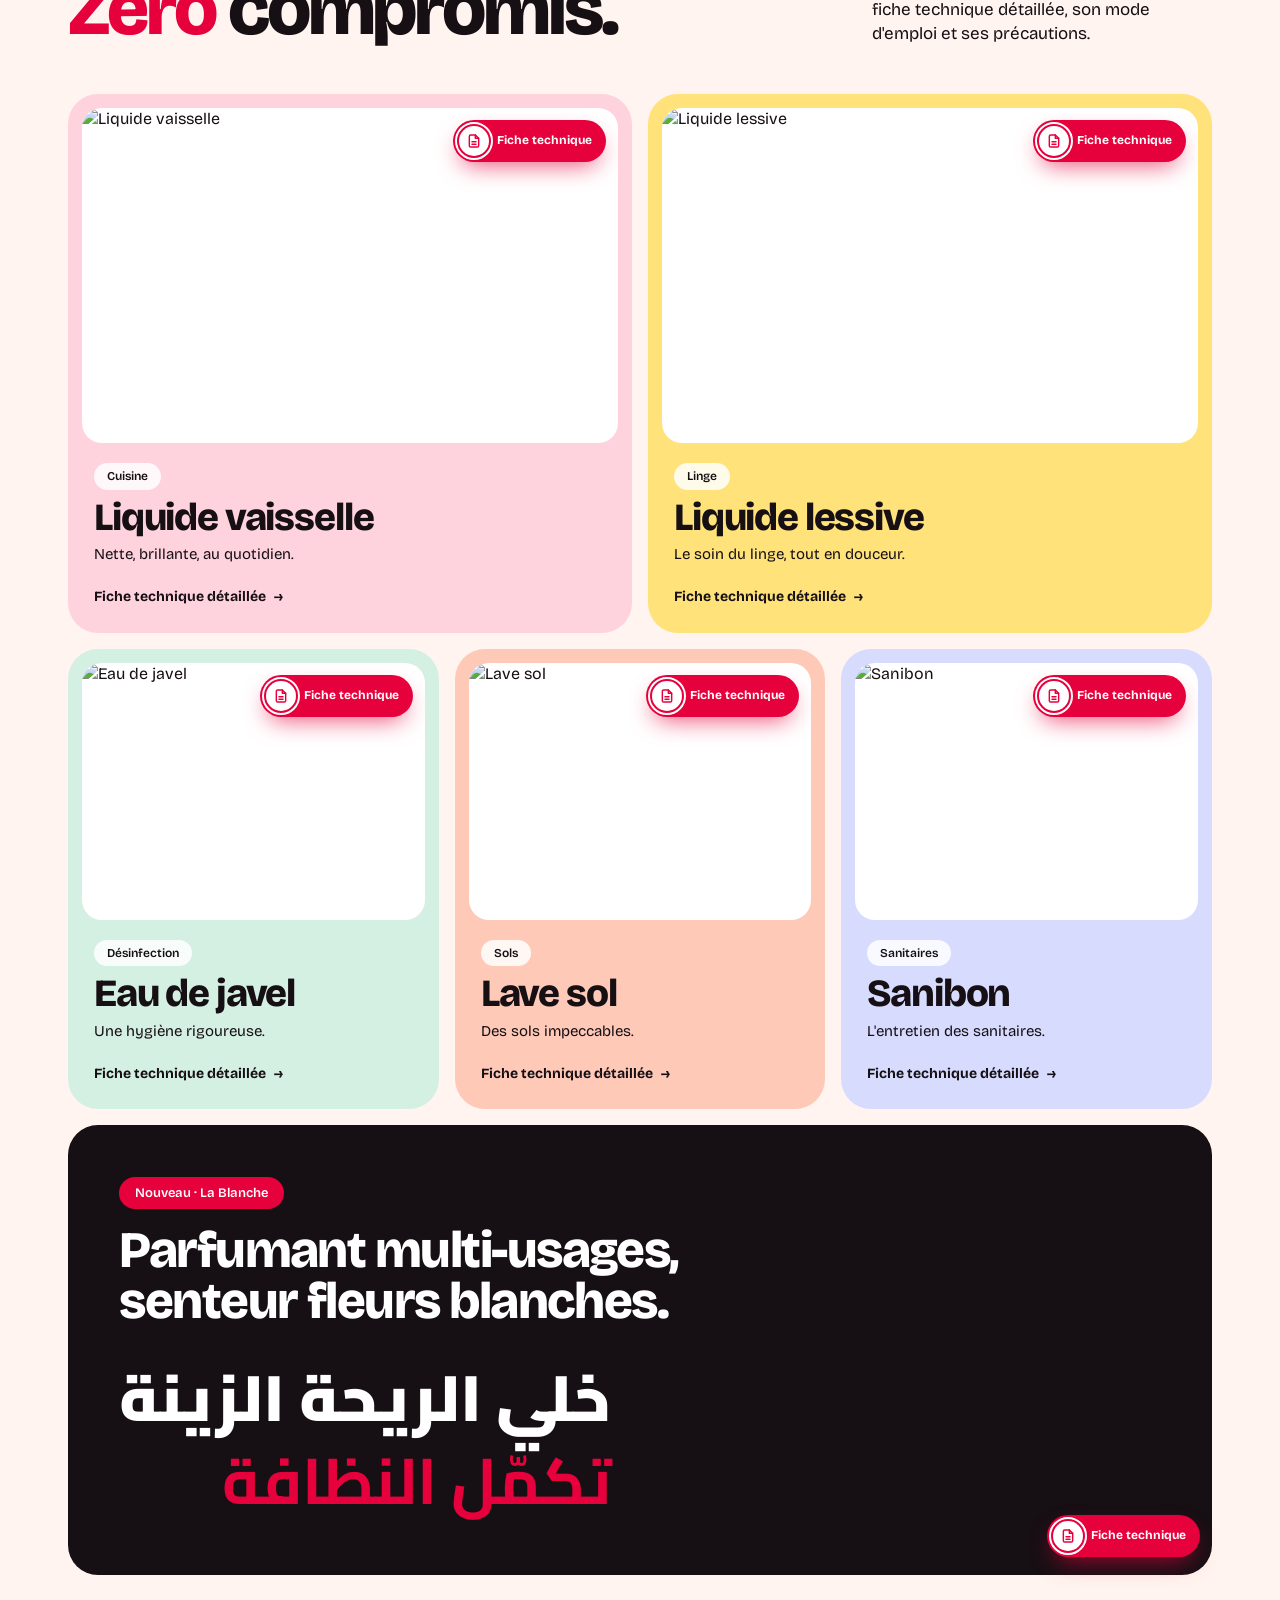
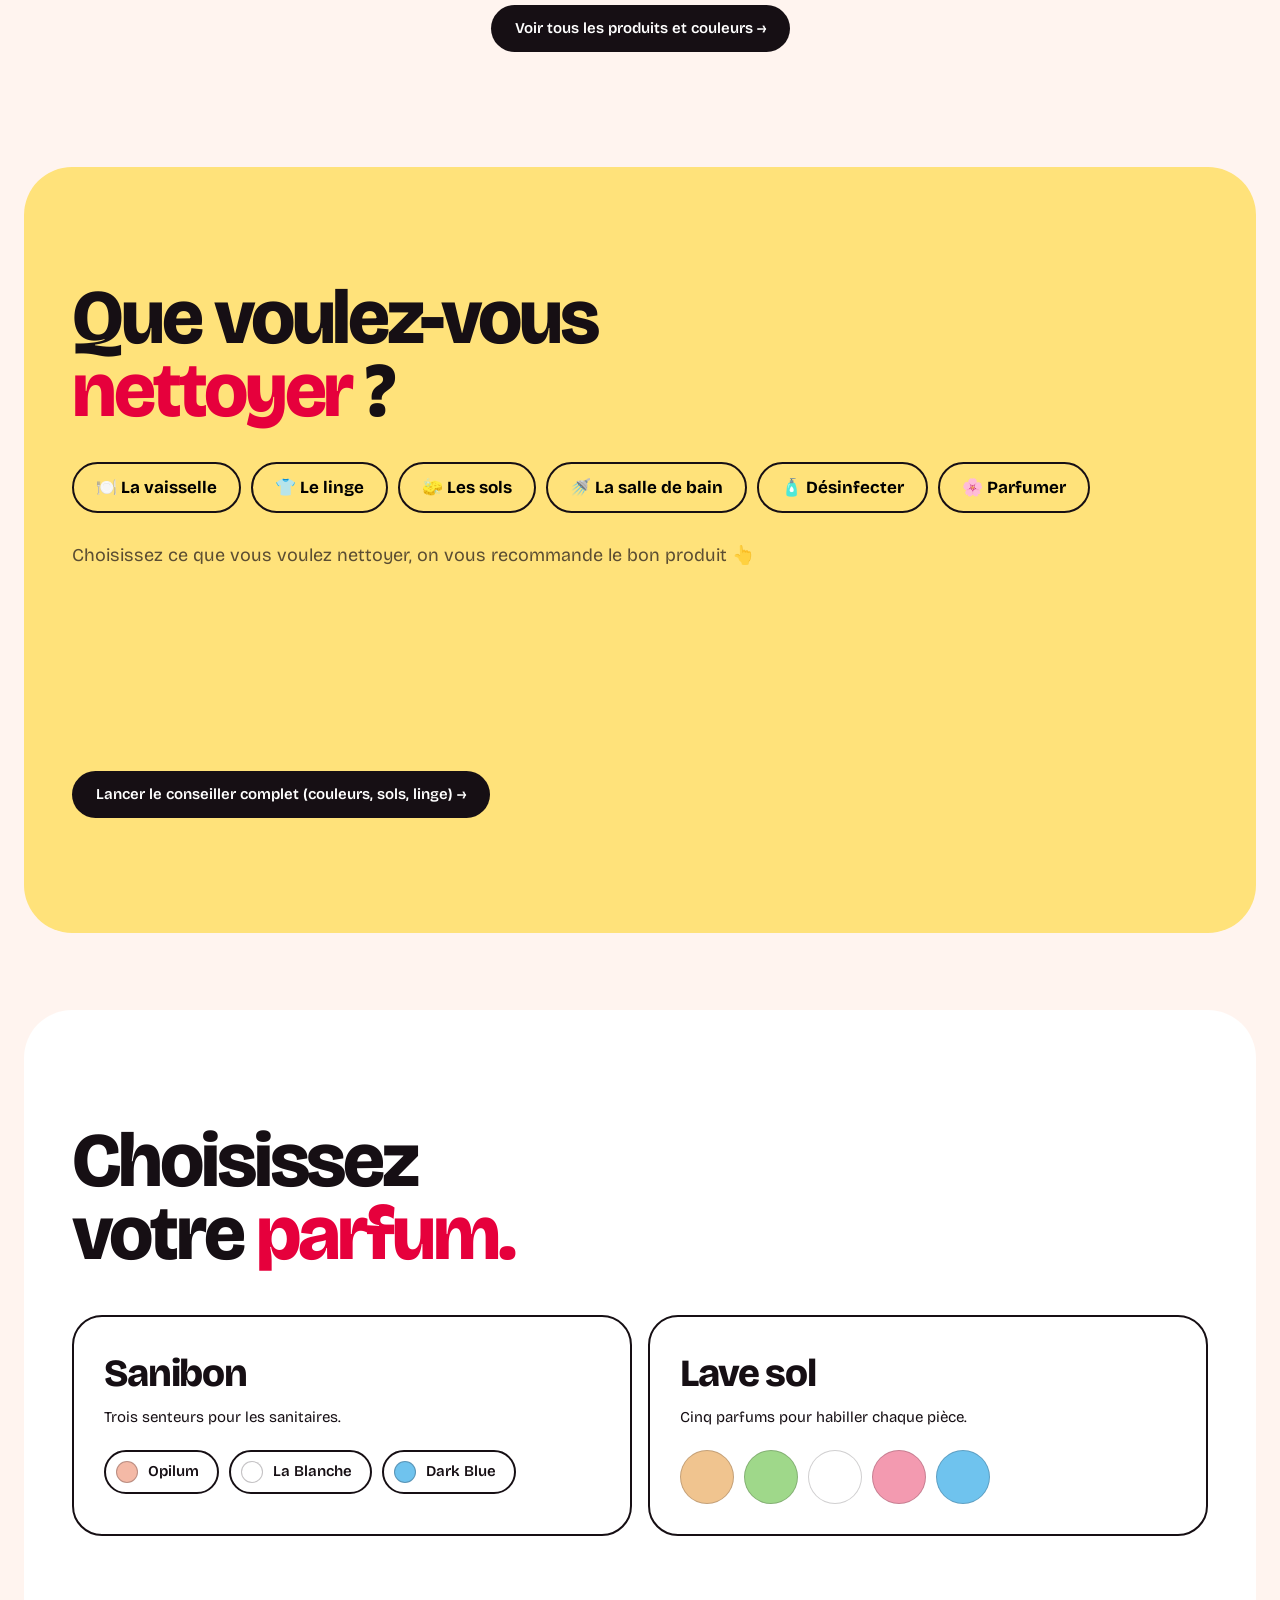
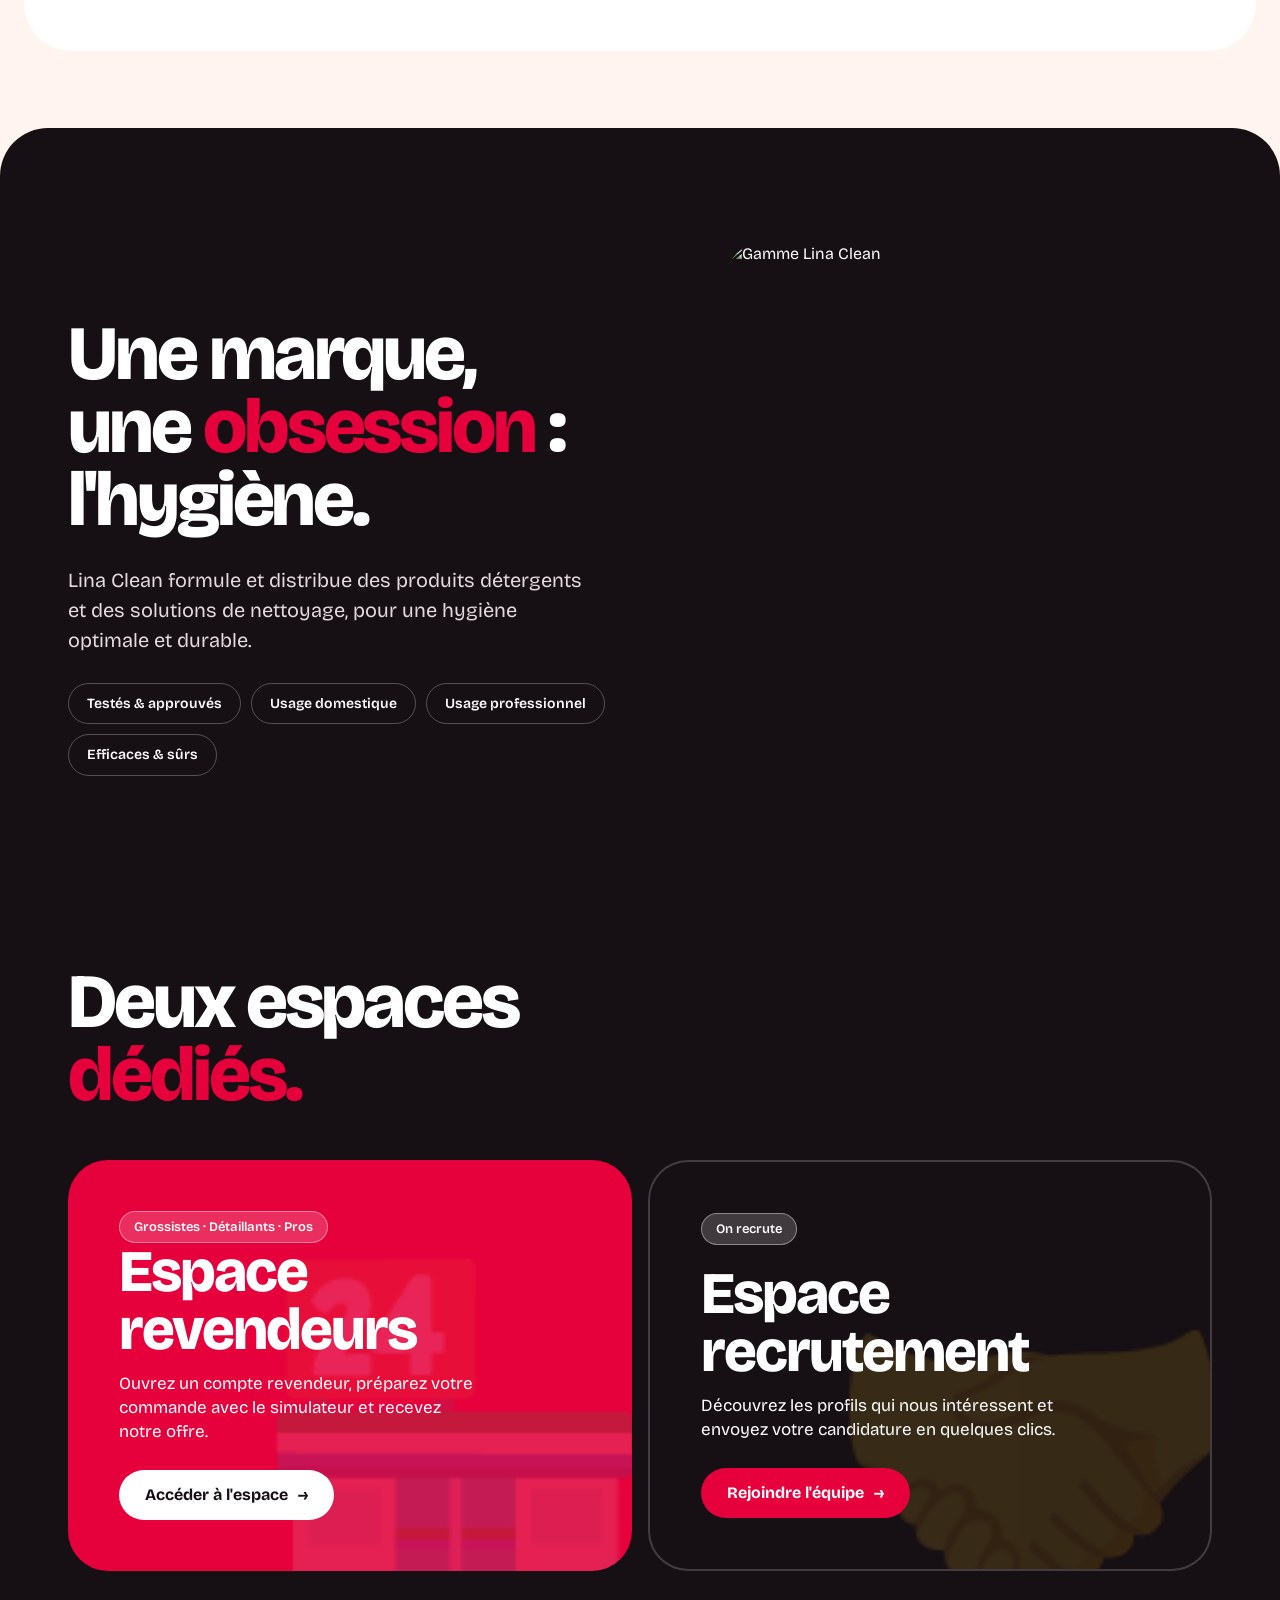
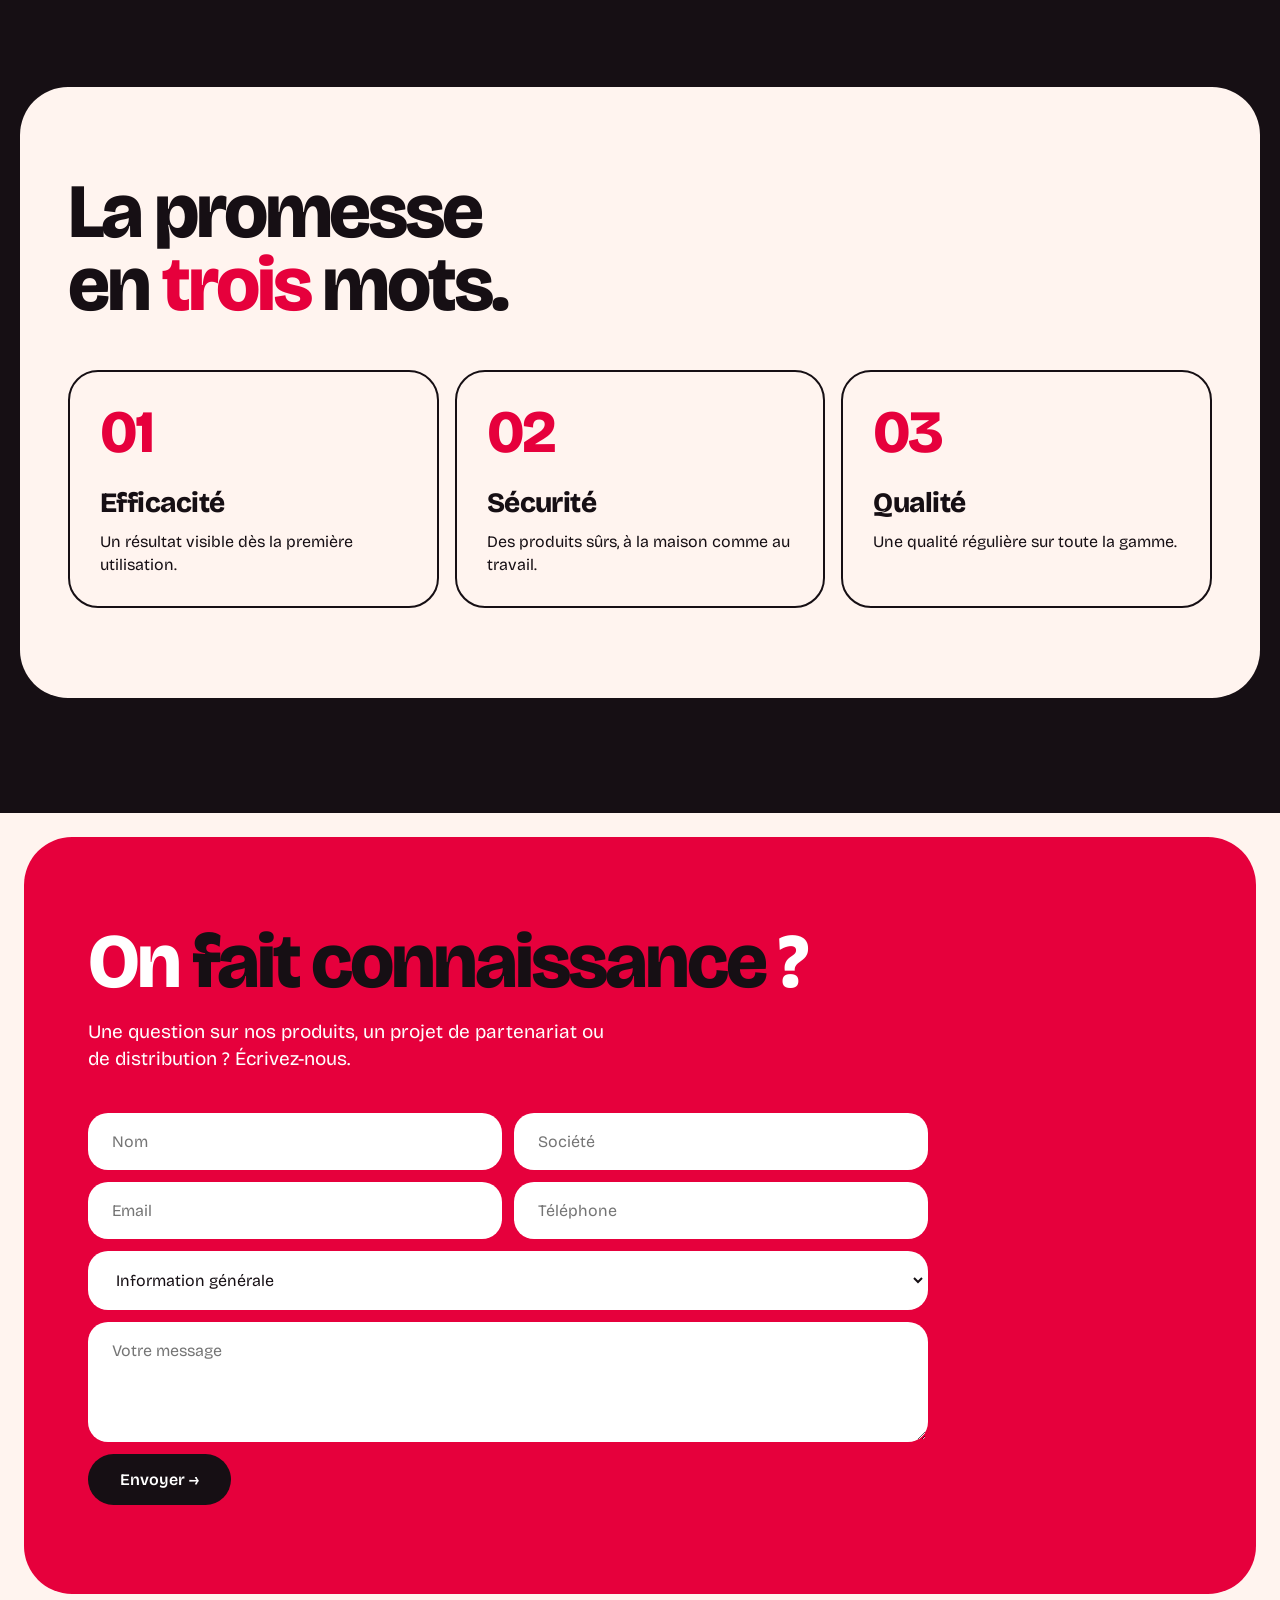
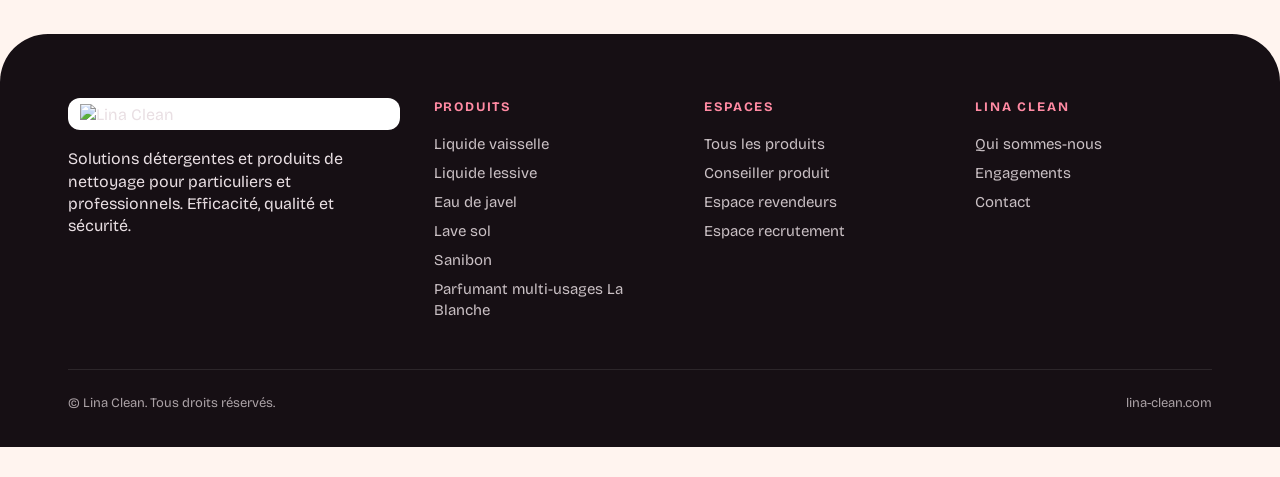
==== commit 5dece33c: "Bandeau maquette de démonstration + noindex" ====
--- a/index.html
+++ b/index.html
@@ -2,7 +2,7 @@
 <html lang="fr"><head><meta charset="utf-8"><meta name="viewport" content="width=device-width, initial-scale=1, viewport-fit=cover"><link rel="preconnect" href="https://fonts.googleapis.com"><link rel="preconnect" href="https://fonts.gstatic.com" crossorigin><link href="https://fonts.googleapis.com/css2?family=Bricolage+Grotesque:opsz,wght@12..96,400;12..96,600;12..96,800&family=Cairo:wght@400;600;800;900&display=swap" rel="stylesheet"><link rel="stylesheet" href="style.css">
 <title data-ar="لينا كلين — النظافة في أبهى حلّة">Lina Clean — Le propre, en grand</title>
 <meta name="description" content="Lina Clean : liquide vaisselle, lessive, javel, lave sol, Sanibon. Fiches techniques, espace revendeurs et recrutement.">
-</head><body>
+<meta name="robots" content="noindex, nofollow"><!--wm-demo--></head><body>
 <div id="hdr"></div>
 <main id="top">
 <section class="hero-s" style="padding-bottom:0"><div class="bubbles" data-n="16"></div>
@@ -128,4 +128,5 @@
 document.addEventListener('langchange',()=>{if(lastQ)showQ(lastQ);else{qres.innerHTML='<p style="font-size:18px;opacity:.7">'+L('Choisissez ce que vous voulez nettoyer, on vous recommande le bon produit 👆','اختاروا ما تريدون تنظيفه وسنقترح عليكم المنتج المناسب 👆')+'</p>'}});
 App.refresh();
 </script>
-</body></html>+<div id="wm-demo" role="note" style="position:fixed;left:0;right:0;bottom:0;z-index:2147483000;background:rgba(10,14,30,.92);color:#fff;font:600 12px/1.3 system-ui,-apple-system,Segoe UI,Roboto,sans-serif;text-align:center;padding:7px 12px calc(7px + env(safe-area-inset-bottom,0px));letter-spacing:.01em">Maquette de démonstration réalisée par <a href="https://webminds.dz" style="color:#ffcf5a;text-decoration:underline" target="_blank" rel="noopener">Webminds</a> · Proposition non officielle, aucun formulaire n'est enregistré</div>
+<script>(function(){function f(){var b=document.getElementById('wm-demo');if(!b)return;var h=b.offsetHeight;document.body.style.paddingBottom=(parseFloat(getComputedStyle(document.body).paddingBottom)||0)+h+'px';document.querySelectorAll('body *').forEach(function(e){if(e===b||b.contains(e))return;var s=getComputedStyle(e);if(s.position!=='fixed')return;var bt=parseFloat(s.bottom);if(!isNaN(bt)&&bt<120&&s.bottom!=='auto'&&e.offsetHeight<window.innerHeight*.6){e.style.bottom=(bt+h)+'px'}})}if(document.readyState==='complete')f();else addEventListener('load',f)})();</script><!--wm-demo--></body></html>
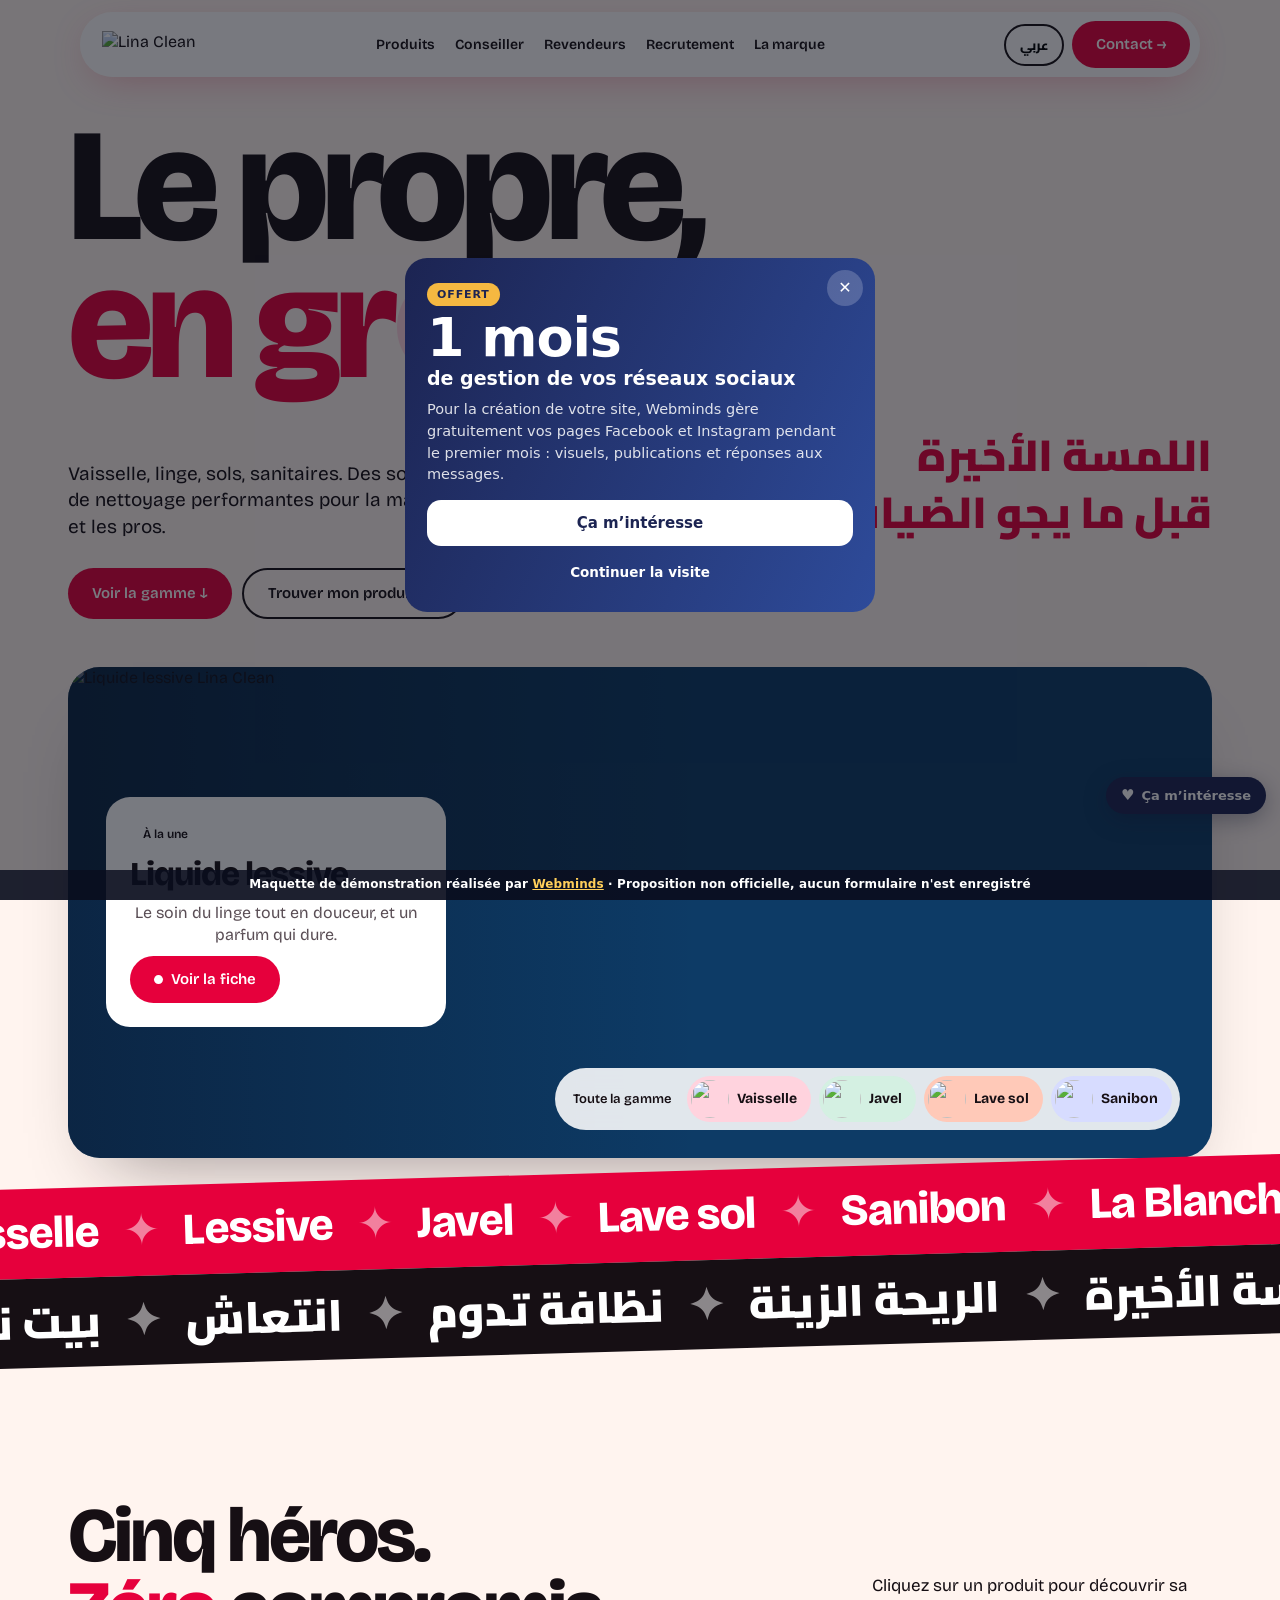
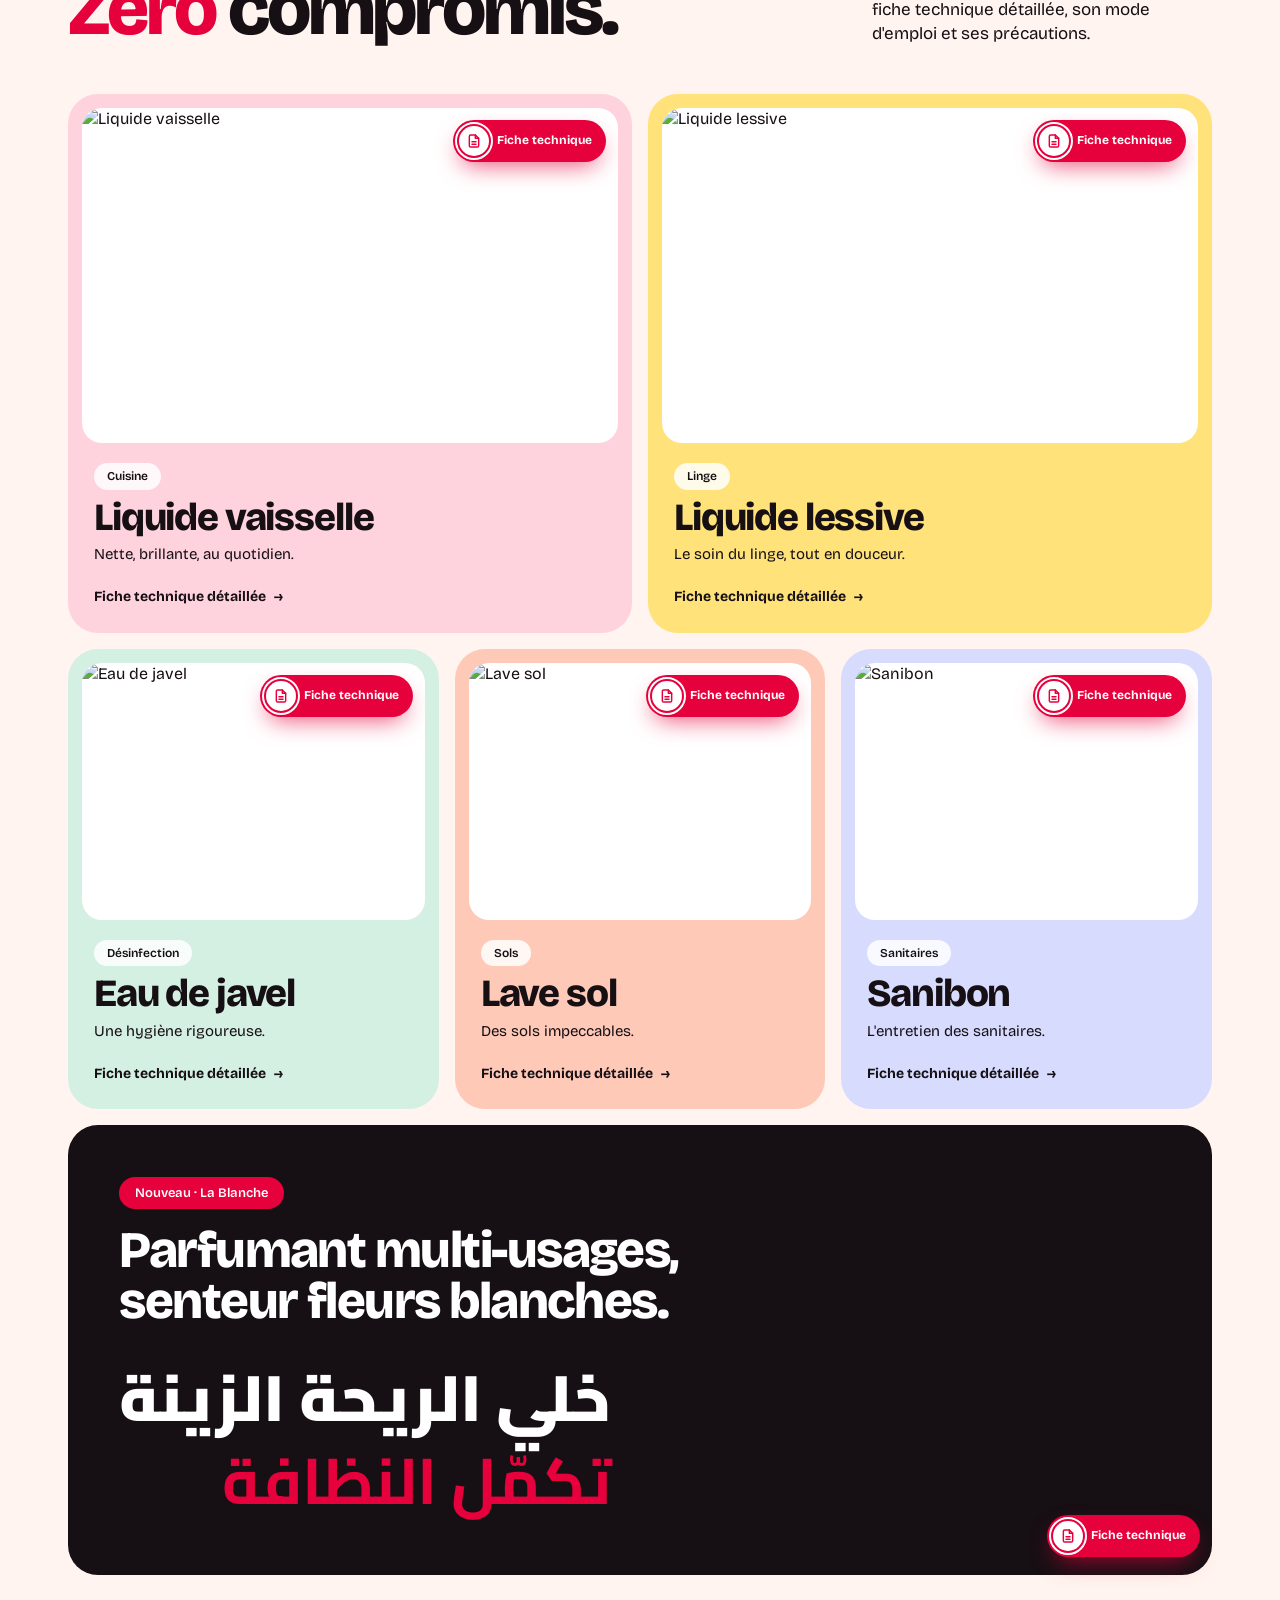
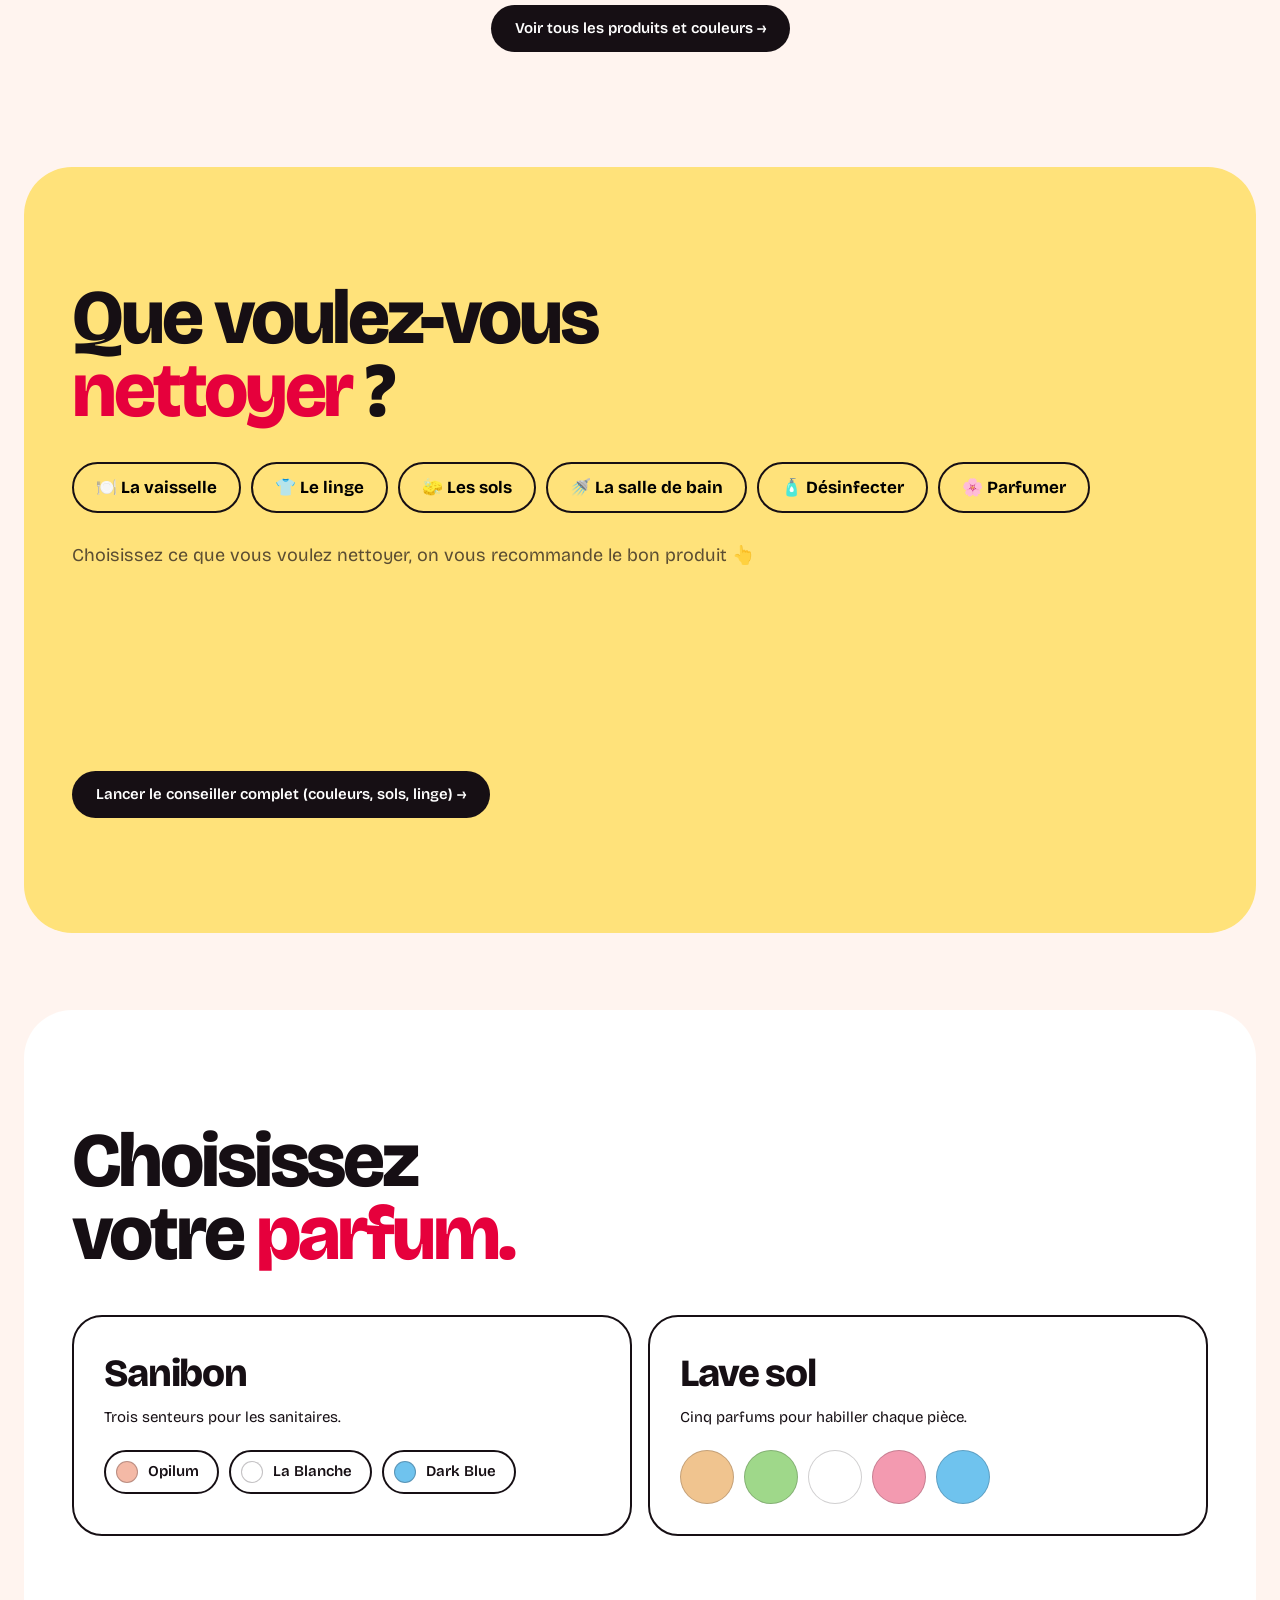
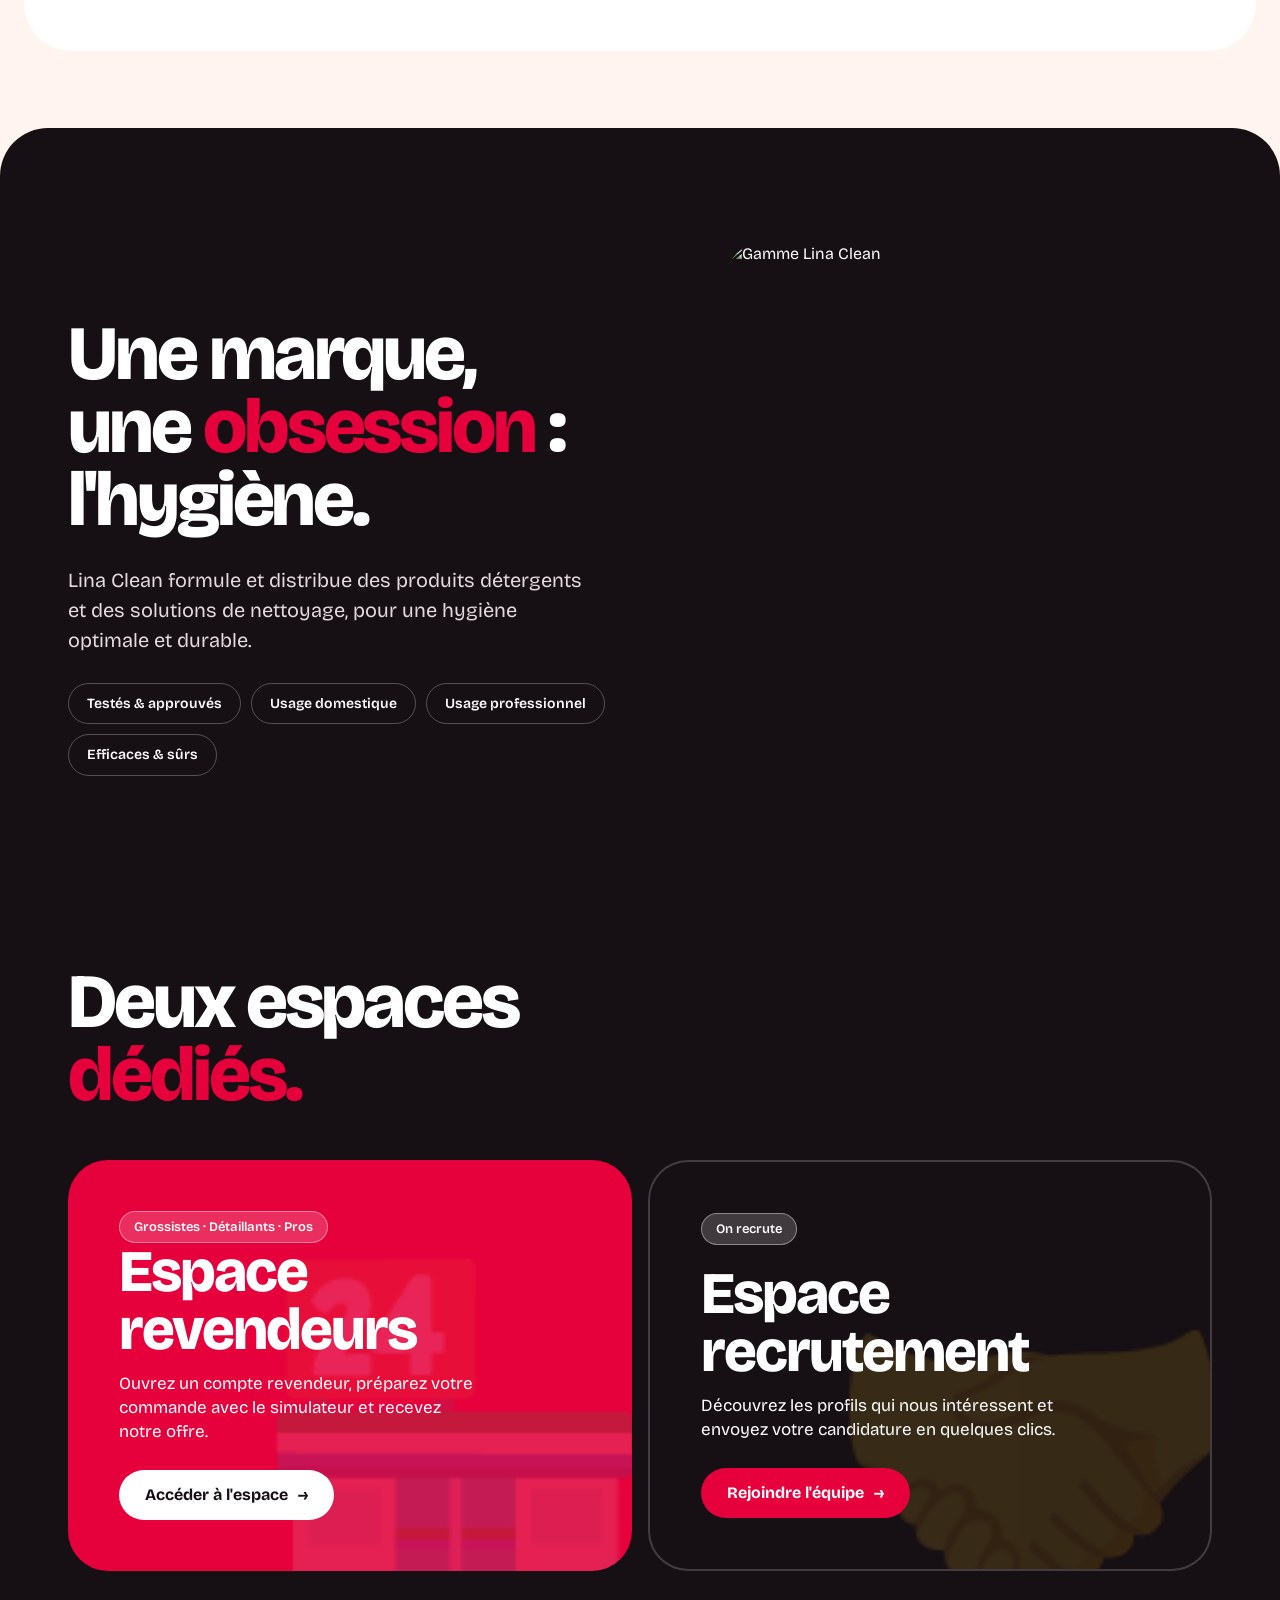
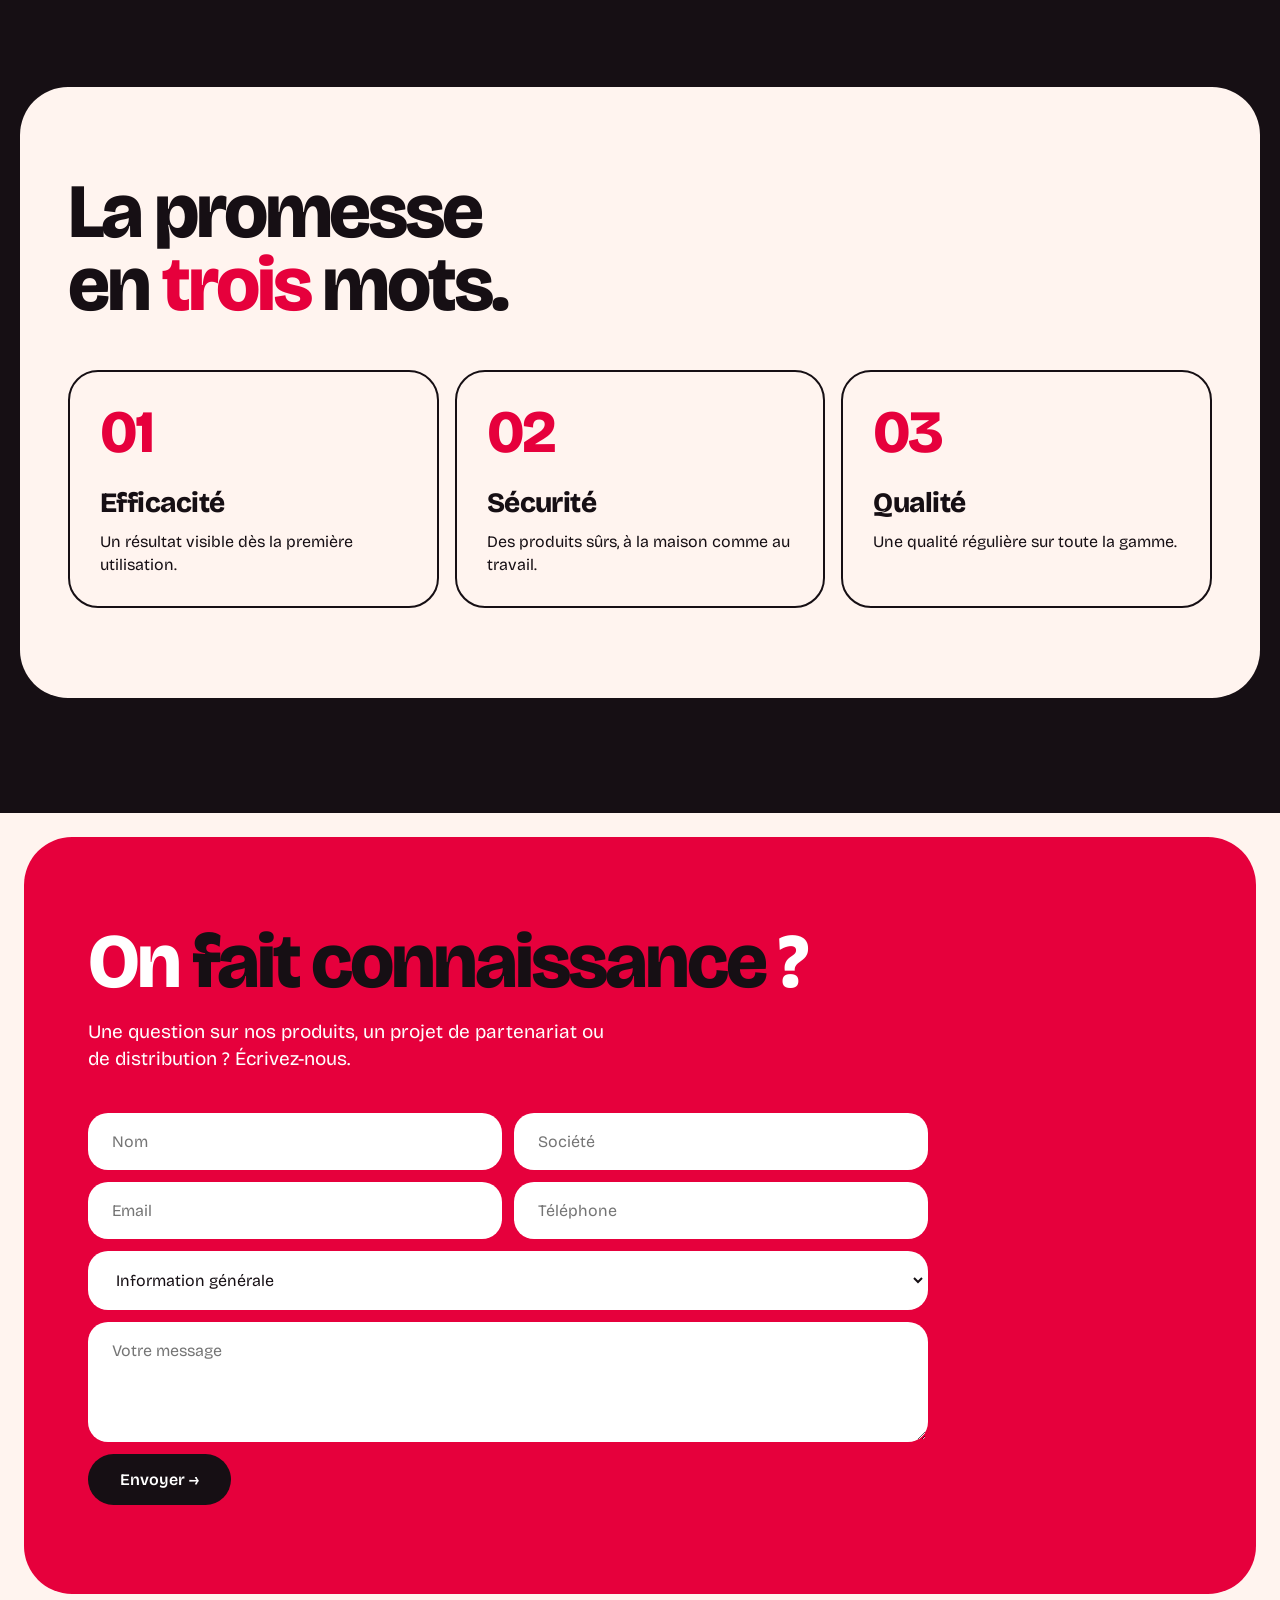
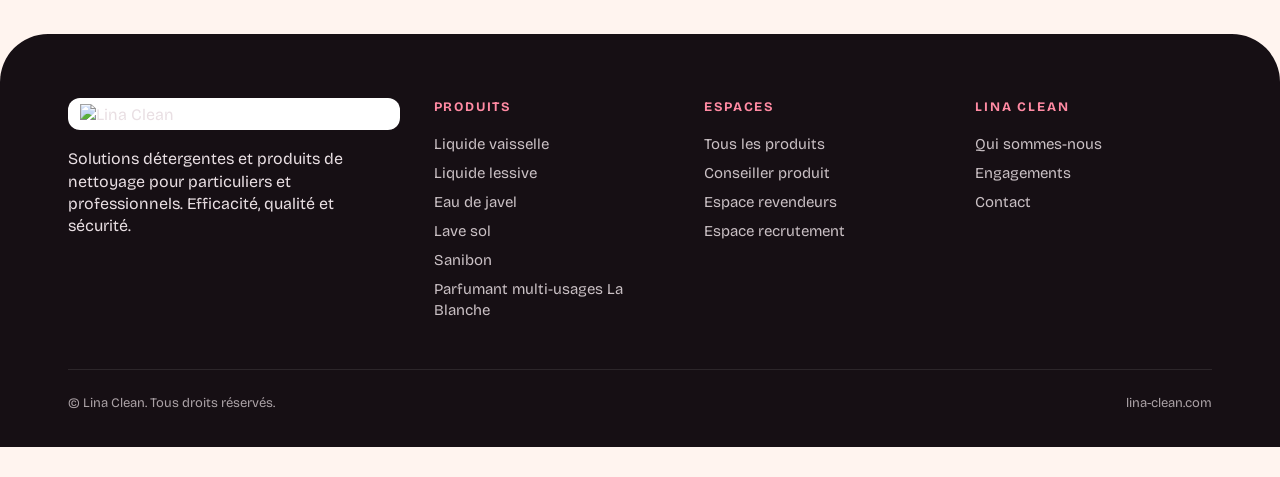
==== commit 059973a8: "Pop-up « 1 mois de réseaux sociaux offert » et bouton « Ça m'intéresse » (envoi WhatsApp)" ====
--- a/index.html
+++ b/index.html
@@ -129,4 +129,41 @@
 App.refresh();
 </script>
 <div id="wm-demo" role="note" style="position:fixed;left:0;right:0;bottom:0;z-index:2147483000;background:rgba(10,14,30,.92);color:#fff;font:600 12px/1.3 system-ui,-apple-system,Segoe UI,Roboto,sans-serif;text-align:center;padding:7px 12px calc(7px + env(safe-area-inset-bottom,0px));letter-spacing:.01em">Maquette de démonstration réalisée par <a href="https://webminds.dz" style="color:#ffcf5a;text-decoration:underline" target="_blank" rel="noopener">Webminds</a> · Proposition non officielle, aucun formulaire n'est enregistré</div>
-<script>(function(){function f(){var b=document.getElementById('wm-demo');if(!b)return;var h=b.offsetHeight;document.body.style.paddingBottom=(parseFloat(getComputedStyle(document.body).paddingBottom)||0)+h+'px';document.querySelectorAll('body *').forEach(function(e){if(e===b||b.contains(e))return;var s=getComputedStyle(e);if(s.position!=='fixed')return;var bt=parseFloat(s.bottom);if(!isNaN(bt)&&bt<120&&s.bottom!=='auto'&&e.offsetHeight<window.innerHeight*.6){e.style.bottom=(bt+h)+'px'}})}if(document.readyState==='complete')f();else addEventListener('load',f)})();</script><!--wm-demo--></body></html>+<script>(function(){function f(){var b=document.getElementById('wm-demo');if(!b)return;var h=b.offsetHeight;document.body.style.paddingBottom=(parseFloat(getComputedStyle(document.body).paddingBottom)||0)+h+'px';document.querySelectorAll('body *').forEach(function(e){if(e===b||b.contains(e))return;var s=getComputedStyle(e);if(s.position!=='fixed')return;var bt=parseFloat(s.bottom);if(!isNaN(bt)&&bt<120&&s.bottom!=='auto'&&e.offsetHeight<window.innerHeight*.6){e.style.bottom=(bt+h)+'px'}})}if(document.readyState==='complete')f();else addEventListener('load',f)})();</script><!--wm-demo--><script data-wml>(function(){if(window.__wmL)return;window.__wmL=1;
+var C={"p": "Lina Clean", "mail": null, "wa": "213797372452", "v": [["/", "Version corporate", "Claire et rassurante"]]};
+function ready(f){document.readyState==='loading'?document.addEventListener('DOMContentLoaded',f):f()}
+ready(function(){
+var css='.wmL-b{position:fixed;right:14px;bottom:calc(56px + env(safe-area-inset-bottom));z-index:2147483000;border:0;border-radius:999px;background:#1C2452;color:#fff;font:700 13px/1 system-ui,-apple-system,Segoe UI,Roboto,sans-serif;padding:11px 15px;box-shadow:0 6px 22px rgba(20,30,60,.35);cursor:pointer;display:flex;align-items:center;gap:7px}'
++'@media(max-width:520px){.wmL-b{bottom:calc(112px + env(safe-area-inset-bottom));font-size:12.5px;padding:10px 13px}}'
++'.wmL-m{position:fixed;inset:0;z-index:2147483001;background:rgba(10,14,25,.55);display:none;align-items:flex-end;justify-content:center;font-family:system-ui,-apple-system,Segoe UI,Roboto,sans-serif}.wmL-m.on{display:flex}@media(min-width:700px){.wmL-m{align-items:center;padding:20px}}'
++'.wmL-x{box-sizing:border-box;position:relative;background:#fff;color:#1C2452;width:100%;max-width:470px;max-height:92vh;overflow:auto;border-radius:22px 22px 0 0;padding:24px 22px calc(22px + env(safe-area-inset-bottom));text-align:left}@media(min-width:700px){.wmL-x{border-radius:22px}}'
++'.wmL-x *{box-sizing:border-box}.wmL-c{position:absolute;top:12px;right:12px;width:36px;height:36px;border:0;border-radius:50%;background:#F0F2F1;font-size:16px;cursor:pointer;color:#1C2452}'
++'.wmL-x h3{font:800 26px/1.1 system-ui,-apple-system,sans-serif;margin:4px 40px 10px 0;color:inherit}.wmL-x p{margin:0 0 14px;line-height:1.5;font-size:14.5px;opacity:.85}'
++'.wmL-o{background:linear-gradient(115deg,#1C2452,#2E4B9A);color:#fff}.wmL-o .wmL-c{background:rgba(255,255,255,.2);color:#fff}.wmL-big{font:900 54px/.95 system-ui,-apple-system,sans-serif;letter-spacing:-.02em;margin:6px 0 2px}.wmL-big small{display:block;font-size:19px;font-weight:700;letter-spacing:0;margin-top:6px}'
++'.wmL-tag{display:inline-block;background:#F5B841;color:#1C2452;font:800 11px system-ui,sans-serif;letter-spacing:.08em;border-radius:999px;padding:5px 10px}'
++'.wmL-btn{display:flex;align-items:center;justify-content:center;width:100%;border:0;border-radius:14px;padding:14px;font:800 15px system-ui,-apple-system,sans-serif;cursor:pointer;margin-top:8px}.wmL-w{background:#fff;color:#1C2452}.wmL-g{background:#1FAF55;color:#fff}.wmL-n{background:#1C2452;color:#fff}.wmL-l{background:transparent;color:inherit;font-weight:600;font-size:13.5px;padding:10px}'
++'.wmL-s{font:700 11.5px system-ui,sans-serif;text-transform:uppercase;letter-spacing:.06em;opacity:.6;margin:12px 0 8px}.wmL-ch{display:grid;gap:8px}.wmL-ch label{display:flex;align-items:center;gap:10px;border:1.5px solid #E2E6E3;border-radius:12px;padding:11px 12px;cursor:pointer;font-size:14px;font-weight:600}.wmL-ch label small{display:block;font-weight:500;opacity:.65;font-size:12px}.wmL-ch input{width:18px;height:18px;flex:none;accent-color:#1FAF55}'
++'.wmL-f{display:grid;gap:8px;margin:12px 0 6px}.wmL-f input{border:1.5px solid #E2E6E3;border-radius:12px;padding:12px;font:500 16px system-ui,sans-serif;color:#1C2452;background:#fff;-webkit-user-select:text!important;user-select:text!important;width:100%}'
++'.wmL-ok{text-align:center}.wmL-ok i{display:grid;place-items:center;width:64px;height:64px;margin:6px auto 12px;border-radius:50%;background:#E8F7EE;color:#1FAF55;font-style:normal;font-size:30px}';
+var st=document.createElement('style');st.textContent=css;document.head.appendChild(st);
+function ss(k,v){try{if(v===undefined)return sessionStorage.getItem(k);sessionStorage.setItem(k,v)}catch(e){}}
+var p=location.pathname,cur=0;C.v.forEach(function(v,i){if(v[0]!=='/'&&p.indexOf(v[0])===0)cur=i});
+var off=document.createElement('div');off.className='wmL-m';off.innerHTML='<div class="wmL-x wmL-o" role="dialog" aria-modal="true"><button class="wmL-c" type="button" aria-label="Fermer">✕</button><span class="wmL-tag">OFFERT</span><div class="wmL-big">1 mois<small>de gestion de vos réseaux sociaux</small></div><p style="margin-top:12px">Pour la création de votre site, Webminds gère gratuitement vos pages Facebook et Instagram pendant le premier mois : visuels, publications et réponses aux messages.</p><button class="wmL-btn wmL-w" type="button" data-i>Ça m’intéresse</button><button class="wmL-btn wmL-l" type="button" data-c>Continuer la visite</button></div>';
+var ch='';C.v.forEach(function(v,i){ch+='<label><input type="radio" name="wmLv" value="'+v[1]+'"'+(i===cur?' checked':'')+'><span>'+v[1]+(v[2]?'<small>'+v[2]+'</small>':'')+'</span></label>'});
+var it=document.createElement('div');it.className='wmL-m';it.innerHTML='<div class="wmL-x" role="dialog" aria-modal="true"><button class="wmL-c" type="button" aria-label="Fermer">✕</button><div data-s1><h3>Cette maquette vous plaît ?</h3><p>Choisissez la version qui vous intéresse : Webminds vous recontacte pour vous la présenter.</p>'+(C.v.length>1?'<div class="wmL-s">La version préférée</div><div class="wmL-ch">'+ch+'</div>':'')+'<div class="wmL-s">En plus</div><div class="wmL-ch"><label><input type="checkbox" value="Gestion des réseaux sociaux (1 mois offert)"><span>Réseaux sociaux<small>1 mois de gestion offert avec le site</small></span></label></div><div class="wmL-f"><input name="n" placeholder="Votre nom" autocomplete="name"><input name="t" type="tel" inputmode="tel" placeholder="Votre téléphone (facultatif)" autocomplete="tel"></div><button class="wmL-btn wmL-g" type="button" data-w>Envoyer sur WhatsApp</button>'+(C.mail?'<button class="wmL-btn wmL-l" type="button" data-e>Envoyer par e-mail</button>':'')+'</div><div class="wmL-ok" data-s2 hidden><i>✓</i><h3 style="margin:0 0 8px">Merci !</h3><p>Votre choix a bien été transmis à Webminds. Nous vous recontactons très vite.</p><button class="wmL-btn wmL-n" type="button" data-c>Continuer la visite</button></div></div>';
+document.body.appendChild(off);document.body.appendChild(it);
+var b=document.createElement('button');b.type='button';b.className='wmL-b';b.innerHTML='<b style="font-size:15px">♥</b>Ça m’intéresse';document.body.appendChild(b);
+function op(m){off.classList.remove('on');it.classList.remove('on');m.classList.add('on')}
+[off,it].forEach(function(m){m.addEventListener('click',function(e){if(e.target===m||e.target.closest('.wmL-c')||e.target.closest('[data-c]'))m.classList.remove('on')})});
+b.onclick=function(){op(it)};off.querySelector('[data-i]').onclick=function(){op(it)};
+function msg(){var v=(it.querySelector('input[name=wmLv]:checked')||{}).value||C.v[cur][1],x=[].map.call(it.querySelectorAll('input[type=checkbox]:checked'),function(c){return c.value}),n=it.querySelector('[name=n]').value.trim(),t=it.querySelector('[name=t]').value.trim();
+ return{v:v,x:x,n:n,t:t,txt:'Bonjour Webminds, la maquette '+C.p+' m’intéresse.\nVersion préférée : '+v+(x.length?'\nEn plus : '+x.join(', '):'')+(n?'\nNom : '+n:'')+(t?'\nTéléphone : '+t:'')+'\nLien : '+location.origin+C.v[cur][0]}}
+function mail(m){if(!C.mail)return;try{fetch('https://formsubmit.co/ajax/'+C.mail,{method:'POST',keepalive:true,headers:{'Content-Type':'application/json','Accept':'application/json'},body:JSON.stringify({_subject:'Maquette '+C.p+' : intéressé ('+m.v+')',Prospect:C.p,Version:m.v,Options:m.x.join(', ')||'-',Nom:m.n||'-',Telephone:m.t||'-',Lien:location.origin+C.v[cur][0],_template:'table',_captcha:'false'})}).catch(function(){})}catch(e){}}
+function done(){it.querySelector('[data-s1]').hidden=true;it.querySelector('[data-s2]').hidden=false;ss('wmL-sent','1')}
+it.querySelector('[data-w]').onclick=function(){var m=msg();mail(m);done();location.href='https://wa.me/'+C.wa+'?text='+encodeURIComponent(m.txt)};
+var e=it.querySelector('[data-e]');if(e)e.onclick=function(){mail(msg());done()};
+var sh=ss('wmL-off');addEventListener('scroll',function(){var r=(scrollY+innerHeight)/document.documentElement.scrollHeight;
+ if(!sh&&scrollY>500&&r>.3){sh=1;ss('wmL-off','1');op(off)}
+ if(!ss('wmL-it')&&!ss('wmL-sent')&&sh&&r>.92&&!off.classList.contains('on')){ss('wmL-it','1');op(it)}},{passive:true});
+});})();
+</script></body></html>
